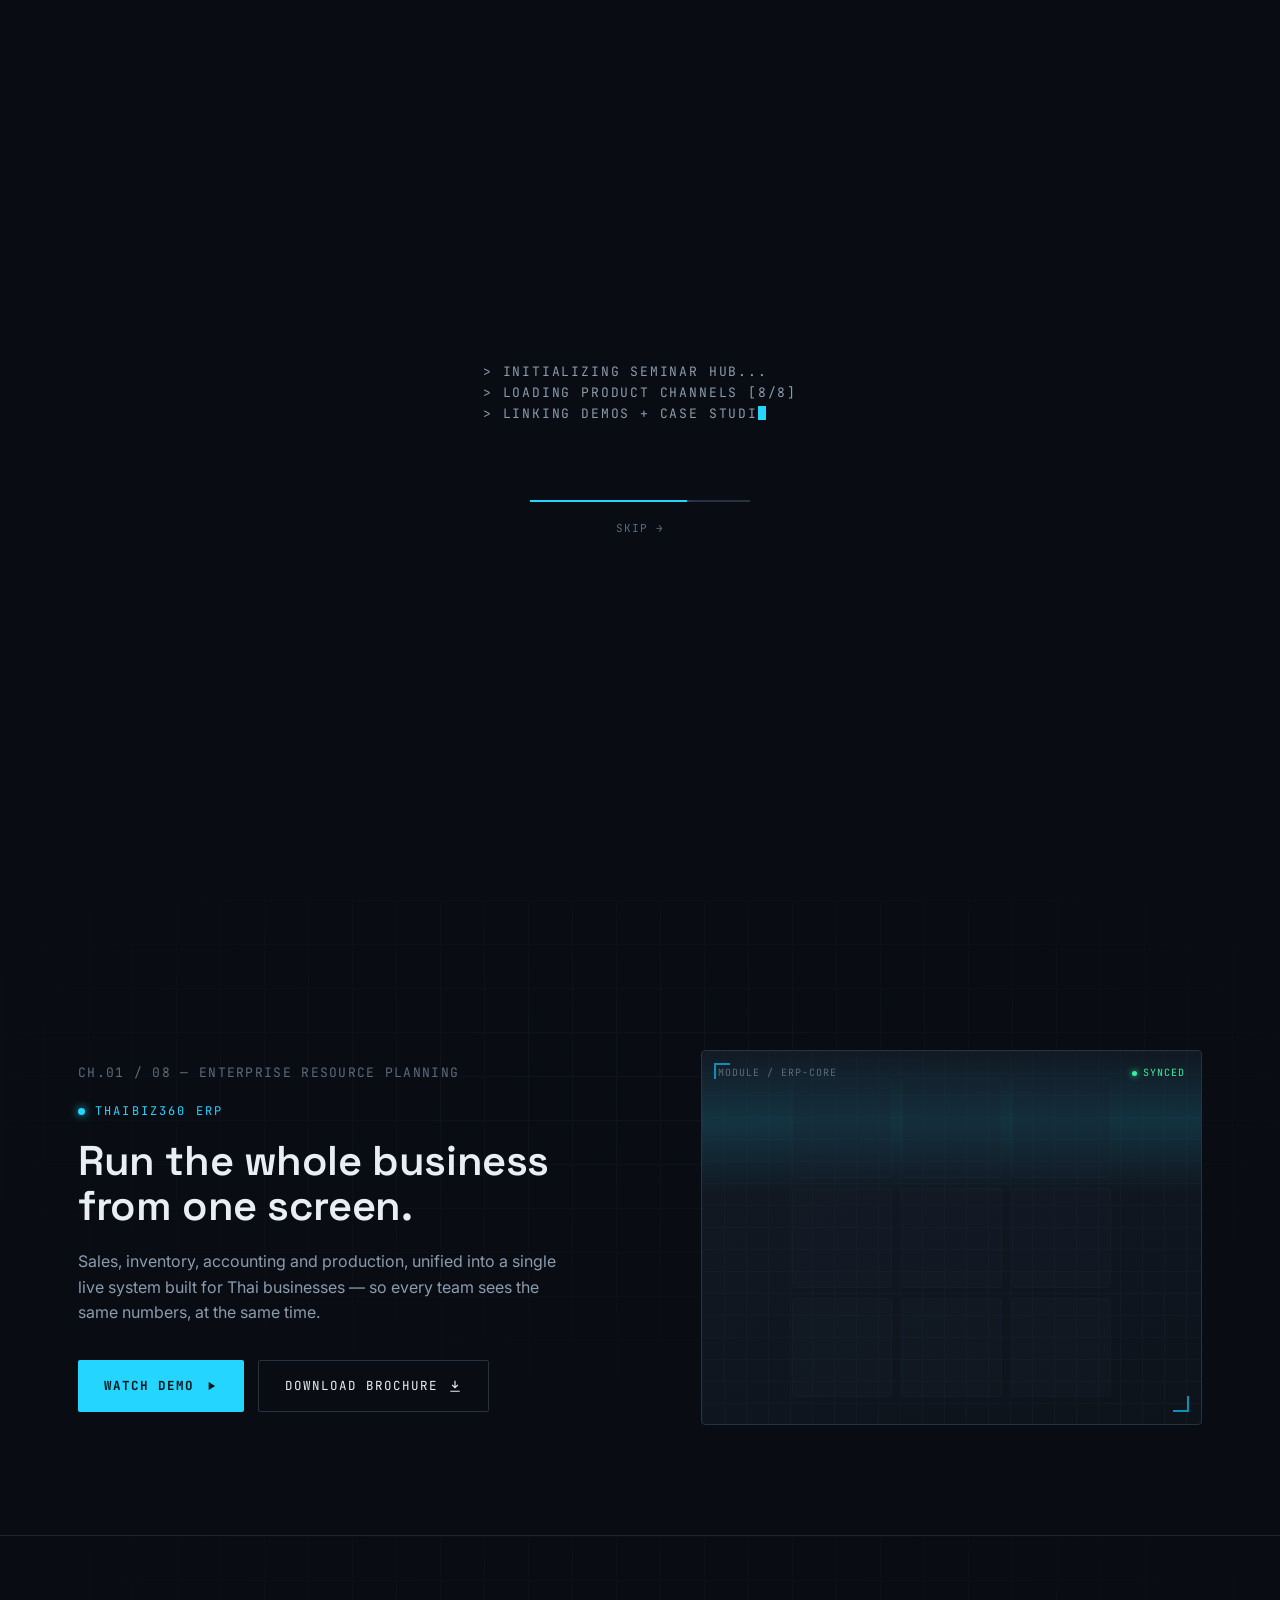
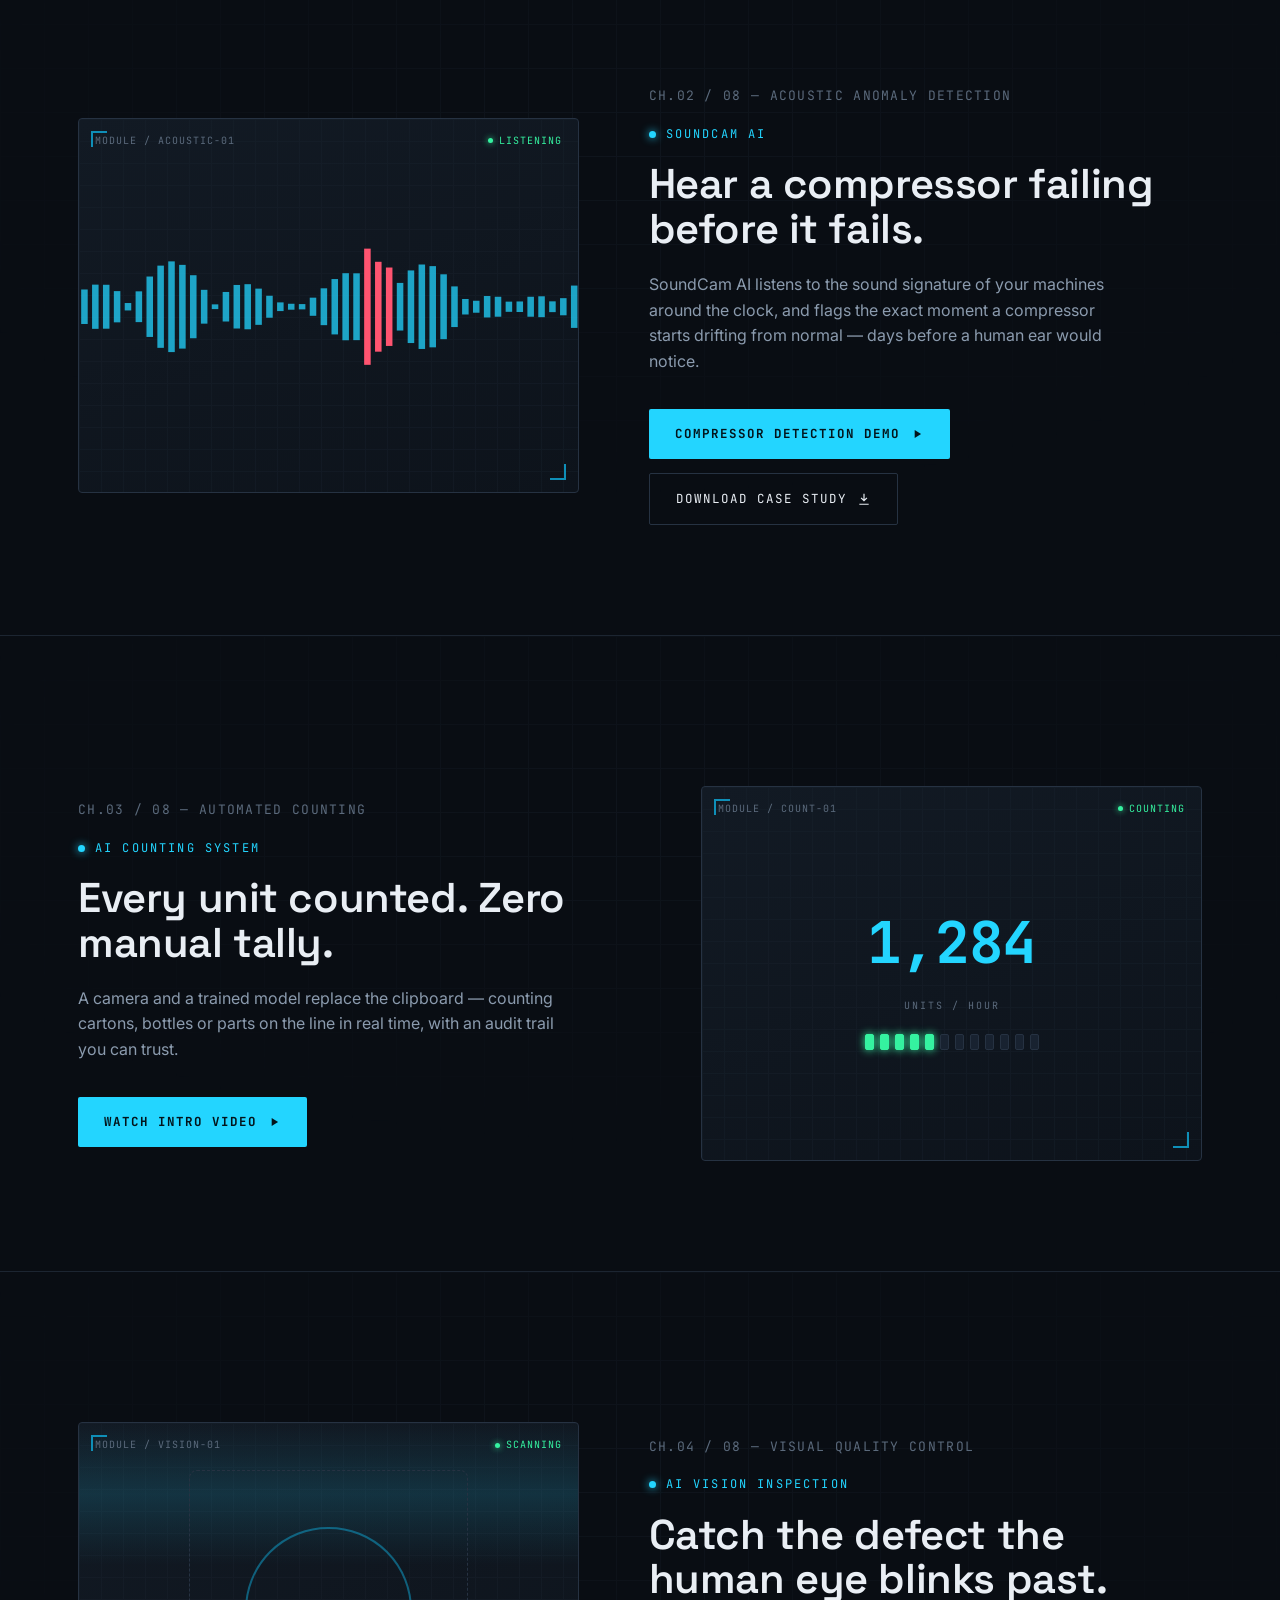
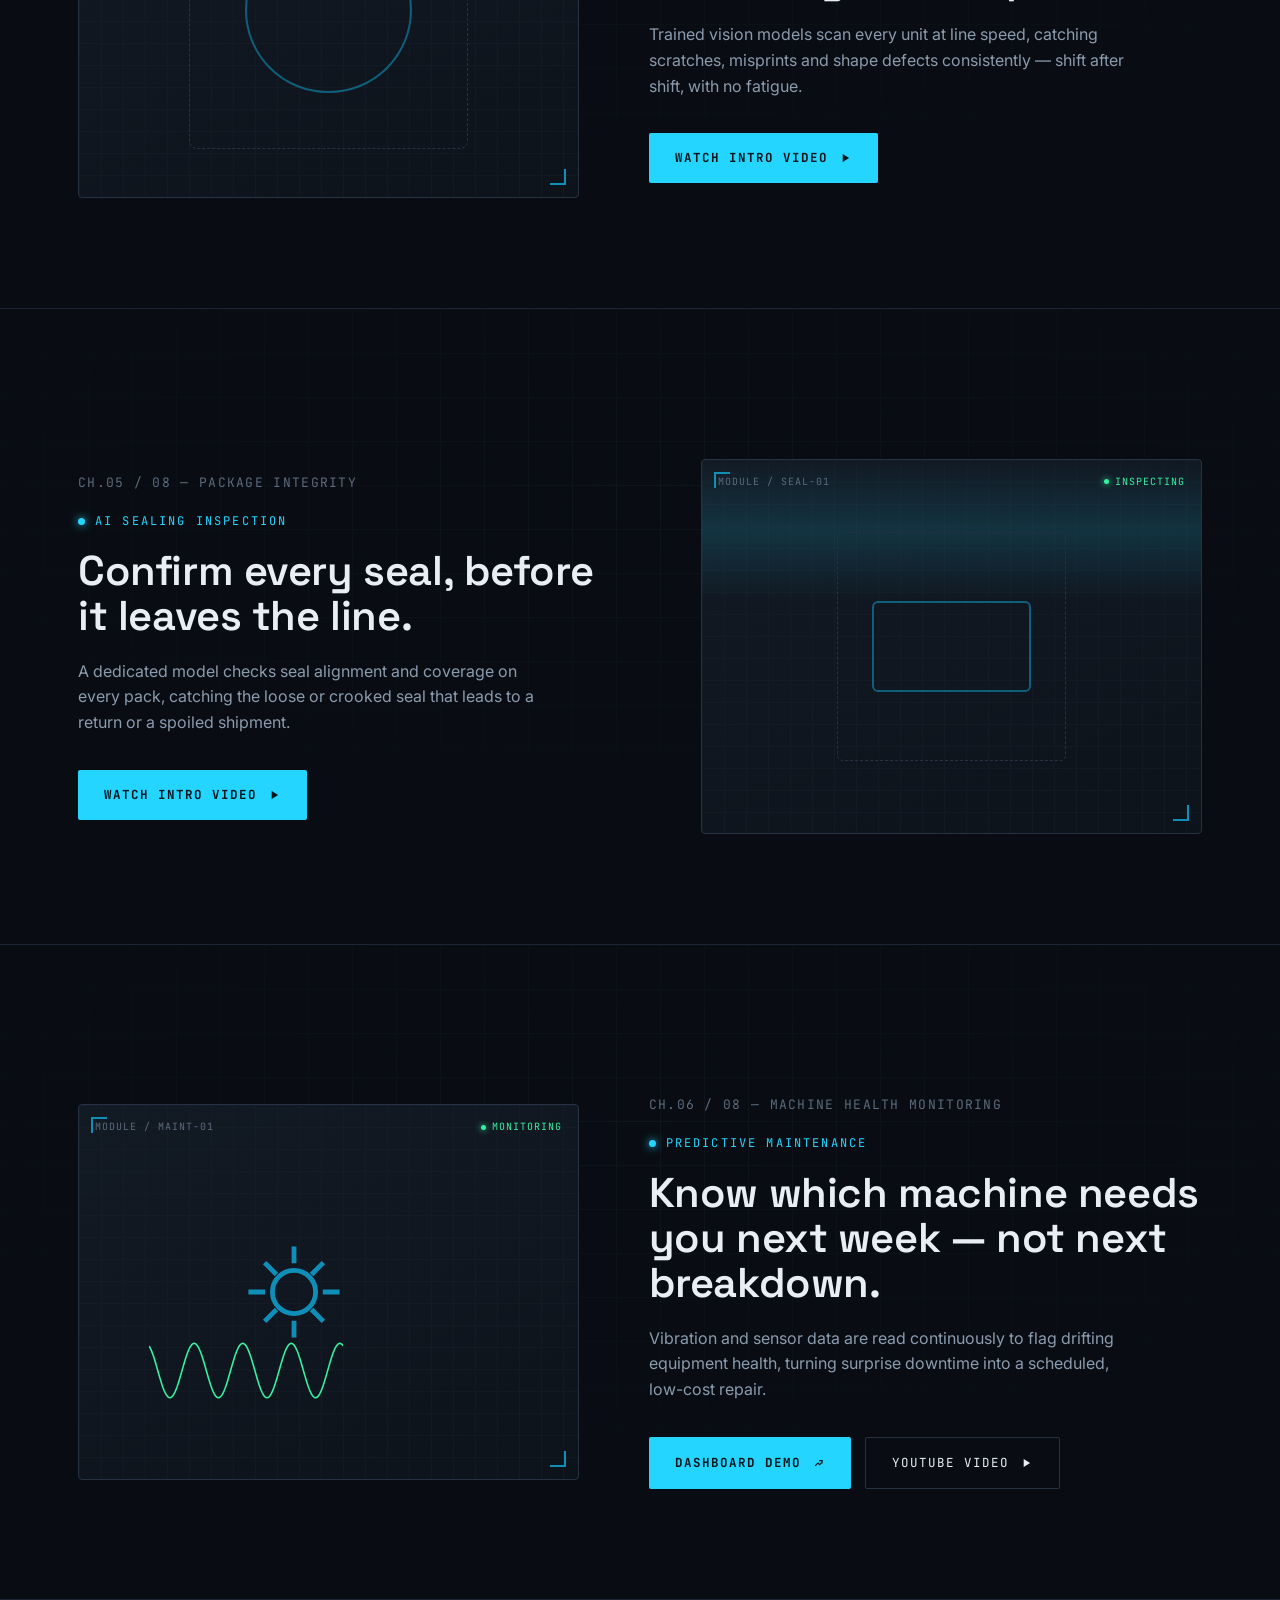
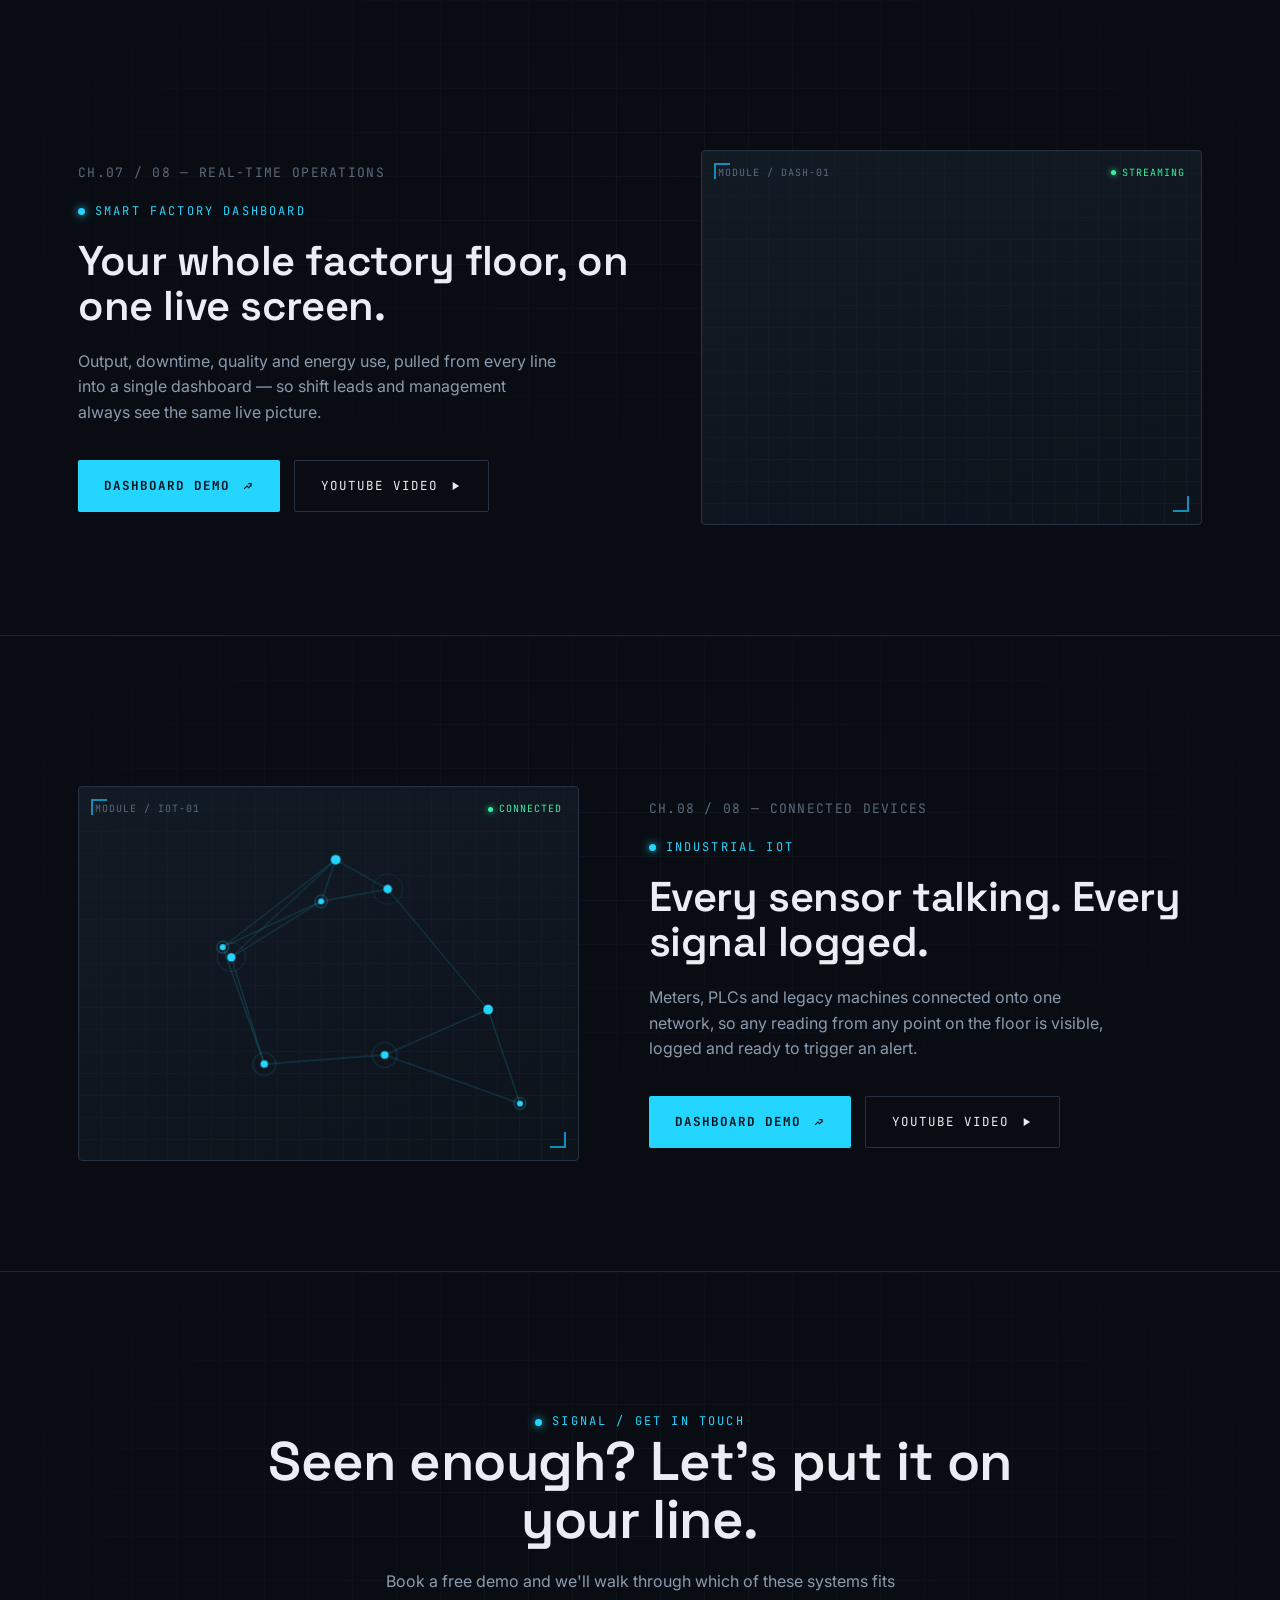
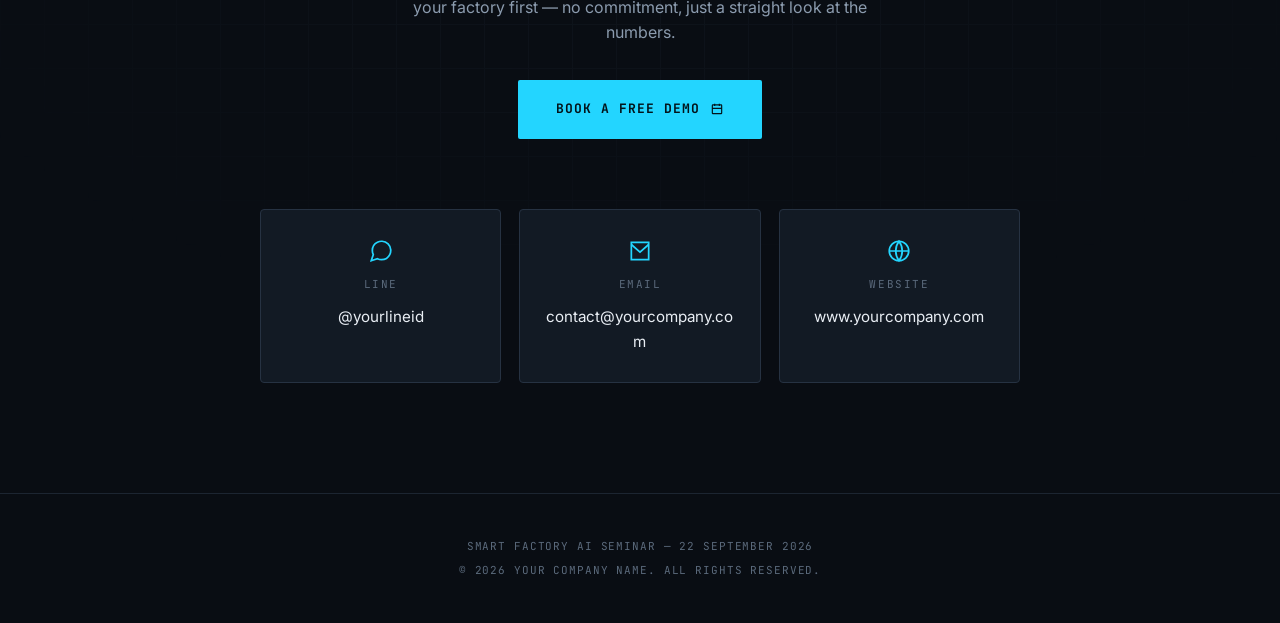
==== index.html @ 4b7b2ae8 "Add README.md for Smart Factory AI Seminar landing page setup and instructions" ====
<!doctype html>
<html lang="en">
  <head>
    <meta charset="UTF-8" />
    <meta name="viewport" content="width=device-width, initial-scale=1.0" />
    <title>Smart Factory AI Seminar — 22 SEP 2026</title>
    <meta
      name="description"
      content="Product hub for the Smart Factory AI Seminar — demos, case studies and contact channels for ThaiBiz360 ERP, SoundCam AI, and the full AI production line."
    />

    <link rel="preconnect" href="https://fonts.googleapis.com" />
    <link rel="preconnect" href="https://fonts.gstatic.com" crossorigin />
    <link
      href="https://fonts.googleapis.com/css2?family=Space+Grotesk:wght@400;500;600;700&family=JetBrains+Mono:wght@400;500;700&family=Inter:wght@400;500;600&display=swap"
      rel="stylesheet"
    />

    <style>
      /* ============================================================
   TOKENS
   ============================================================ */
      :root {
        --bg: #090d13;
        --bg-2: #0d131b;
        --panel: #121a24;
        --panel-2: #182230;
        --line: #263242;
        --line-soft: #1c2531;
        --text: #e9eef4;
        --muted: #8b9bae;
        --muted-dim: #5b6a7c;
        --cyan: #23d5ff;
        --cyan-dim: #0f8fb8;
        --amber: #ffb020;
        --green: #35f2a0;
        --red: #ff5470;

        --display: "Space Grotesk", sans-serif;
        --mono: "JetBrains Mono", monospace;
        --body: "Inter", sans-serif;

        --edge: 14px;
      }

      * {
        box-sizing: border-box;
        margin: 0;
        padding: 0;
      }
      html {
        scroll-behavior: smooth;
      }
      html,
      body {
        background: var(--bg);
        color: var(--text);
      }
      body {
        font-family: var(--body);
        font-size: 16px;
        line-height: 1.6;
        overflow-x: hidden;
        -webkit-font-smoothing: antialiased;
      }
      ::selection {
        background: var(--cyan);
        color: #04141b;
      }

      a {
        color: inherit;
        text-decoration: none;
      }
      button {
        font: inherit;
        color: inherit;
        background: none;
        border: none;
        cursor: pointer;
      }
      img,
      svg {
        display: block;
        max-width: 100%;
      }

      .eyebrow {
        font-family: var(--mono);
        font-size: 12px;
        letter-spacing: 0.18em;
        text-transform: uppercase;
        color: var(--cyan);
        display: flex;
        align-items: center;
        gap: 10px;
      }
      .eyebrow::before {
        content: "";
        width: 7px;
        height: 7px;
        border-radius: 50%;
        background: var(--cyan);
        box-shadow: 0 0 8px var(--cyan);
        flex: none;
      }

      .reveal {
        opacity: 0;
        transform: translateY(28px);
        transition:
          opacity 0.8s cubic-bezier(0.16, 0.8, 0.3, 1),
          transform 0.8s cubic-bezier(0.16, 0.8, 0.3, 1);
      }
      .reveal.in {
        opacity: 1;
        transform: translateY(0);
      }
      .reveal-l {
        opacity: 0;
        transform: translateX(-32px);
        transition:
          opacity 0.8s cubic-bezier(0.16, 0.8, 0.3, 1),
          transform 0.8s cubic-bezier(0.16, 0.8, 0.3, 1);
      }
      .reveal-l.in {
        opacity: 1;
        transform: translateX(0);
      }
      .reveal-r {
        opacity: 0;
        transform: translateX(32px);
        transition:
          opacity 0.8s cubic-bezier(0.16, 0.8, 0.3, 1),
          transform 0.8s cubic-bezier(0.16, 0.8, 0.3, 1);
      }
      .reveal-r.in {
        opacity: 1;
        transform: translateX(0);
      }
      .d1 {
        transition-delay: 0.08s;
      }
      .d2 {
        transition-delay: 0.16s;
      }
      .d3 {
        transition-delay: 0.24s;
      }
      .d4 {
        transition-delay: 0.32s;
      }

      @media (prefers-reduced-motion: reduce) {
        html {
          scroll-behavior: auto;
        }
        .reveal,
        .reveal-l,
        .reveal-r {
          opacity: 1 !important;
          transform: none !important;
          transition: none !important;
        }
        * {
          animation-duration: 0.001ms !important;
          animation-iteration-count: 1 !important;
        }
      }

      /* ============================================================
   BOOT OVERLAY
   ============================================================ */
      #boot {
        position: fixed;
        inset: 0;
        z-index: 999;
        background: var(--bg);
        display: flex;
        align-items: center;
        justify-content: center;
        flex-direction: column;
        gap: 18px;
        transition:
          opacity 0.6s ease,
          visibility 0.6s ease;
      }
      #boot.hide {
        opacity: 0;
        visibility: hidden;
        pointer-events: none;
      }
      #boot .mark {
        font-family: var(--mono);
        font-size: 13px;
        color: var(--muted);
        letter-spacing: 0.14em;
        white-space: pre;
        text-align: left;
        min-height: 120px;
      }
      #boot .cursor {
        display: inline-block;
        width: 8px;
        height: 14px;
        background: var(--cyan);
        vertical-align: -2px;
        animation: blink 1s steps(1) infinite;
      }
      #boot .bar {
        width: 220px;
        height: 2px;
        background: var(--line);
        position: relative;
        overflow: hidden;
      }
      #boot .bar i {
        position: absolute;
        left: 0;
        top: 0;
        height: 100%;
        width: 0%;
        background: var(--cyan);
        box-shadow: 0 0 10px var(--cyan);
        transition: width 0.1s linear;
      }
      #boot .skip {
        font-family: var(--mono);
        font-size: 11px;
        color: var(--muted-dim);
        letter-spacing: 0.1em;
        text-transform: uppercase;
      }
      @keyframes blink {
        50% {
          opacity: 0;
        }
      }

      /* ============================================================
   TOP TICKER
   ============================================================ */
      #ticker {
        position: fixed;
        top: 0;
        left: 0;
        right: 0;
        z-index: 60;
        height: 34px;
        background: rgba(9, 13, 19, 0.9);
        backdrop-filter: blur(6px);
        border-bottom: 1px solid var(--line-soft);
        display: flex;
        align-items: center;
        overflow: hidden;
        font-family: var(--mono);
        font-size: 11px;
        letter-spacing: 0.08em;
        color: var(--muted);
      }
      #ticker .track {
        display: flex;
        white-space: nowrap;
        animation: scroll-left 26s linear infinite;
      }
      #ticker .track span {
        padding: 0 28px;
        display: inline-flex;
        align-items: center;
        gap: 8px;
      }
      #ticker .track span b {
        color: var(--green);
      }
      #ticker .track span em {
        color: var(--amber);
        font-style: normal;
      }
      @keyframes scroll-left {
        from {
          transform: translateX(0);
        }
        to {
          transform: translateX(-50%);
        }
      }

      /* progress bar under ticker */
      #progress {
        position: fixed;
        top: 34px;
        left: 0;
        right: 0;
        height: 2px;
        background: var(--line-soft);
        z-index: 60;
      }
      #progress i {
        display: block;
        height: 100%;
        width: 0%;
        background: linear-gradient(90deg, var(--cyan), var(--green));
        box-shadow: 0 0 8px var(--cyan);
      }

      /* ============================================================
   SIDE CHANNEL NAV
   ============================================================ */
      #sidenav {
        position: fixed;
        right: 22px;
        top: 50%;
        transform: translateY(-50%);
        z-index: 55;
        display: flex;
        flex-direction: column;
        gap: 14px;
      }
      #sidenav a {
        width: 11px;
        height: 11px;
        border-radius: 50%;
        border: 1px solid var(--line);
        background: transparent;
        position: relative;
        transition: all 0.3s ease;
      }
      #sidenav a::after {
        content: attr(data-label);
        position: absolute;
        right: 22px;
        top: 50%;
        transform: translateY(-50%);
        font-family: var(--mono);
        font-size: 10px;
        letter-spacing: 0.1em;
        color: var(--muted);
        white-space: nowrap;
        opacity: 0;
        transition: opacity 0.25s ease;
        pointer-events: none;
      }
      #sidenav a:hover::after {
        opacity: 1;
      }
      #sidenav a.active {
        background: var(--cyan);
        border-color: var(--cyan);
        box-shadow: 0 0 10px var(--cyan);
      }
      @media (max-width: 900px) {
        #sidenav {
          display: none;
        }
      }

      /* ============================================================
   LAYOUT SHELL
   ============================================================ */
      .wrap {
        max-width: 1180px;
        margin: 0 auto;
        padding: 0 28px;
      }
      section {
        position: relative;
        padding: 150px 0 110px;
        border-bottom: 1px solid var(--line-soft);
      }
      @media (max-width: 640px) {
        section {
          padding: 110px 0 70px;
        }
        .wrap {
          padding: 0 20px;
        }
      }

      /* faint grid backdrop */
      .gridbg {
        position: absolute;
        inset: 0;
        pointer-events: none;
        opacity: 0.35;
        background-image:
          linear-gradient(var(--line-soft) 1px, transparent 1px),
          linear-gradient(90deg, var(--line-soft) 1px, transparent 1px);
        background-size: 44px 44px;
        mask-image: radial-gradient(
          ellipse 60% 50% at 50% 30%,
          black,
          transparent
        );
      }

      /* ============================================================
   HERO
   ============================================================ */
      #hero {
        min-height: 100svh;
        display: flex;
        align-items: center;
        padding-top: 110px;
        border-bottom: 1px solid var(--line-soft);
        overflow: hidden;
      }
      #hero canvas {
        position: absolute;
        inset: 0;
        width: 100%;
        height: 100%;
        opacity: 0.55;
      }
      .hero-inner {
        position: relative;
        z-index: 2;
        width: 100%;
      }
      .hero-tag {
        font-family: var(--mono);
        font-size: 12px;
        letter-spacing: 0.2em;
        color: var(--muted);
        display: flex;
        gap: 10px;
        align-items: center;
        margin-bottom: 26px;
        flex-wrap: wrap;
      }
      .hero-tag .pill {
        border: 1px solid var(--line);
        padding: 5px 12px;
        border-radius: 100px;
        color: var(--green);
      }
      .hero-tag .pill i {
        display: inline-block;
        width: 6px;
        height: 6px;
        border-radius: 50%;
        background: var(--green);
        margin-right: 7px;
        box-shadow: 0 0 6px var(--green);
        animation: pulse 1.6s ease-in-out infinite;
      }
      @keyframes pulse {
        0%,
        100% {
          opacity: 1;
        }
        50% {
          opacity: 0.25;
        }
      }

      h1.title {
        font-family: var(--display);
        font-weight: 700;
        font-size: clamp(2.4rem, 6.4vw, 5.2rem);
        line-height: 1.02;
        letter-spacing: -0.01em;
        max-width: 900px;
      }
      h1.title .line {
        display: block;
        overflow: hidden;
      }
      h1.title .line span {
        display: inline-block;
      }
      h1.title .accent {
        color: var(--cyan);
      }

      .hero-sub {
        margin-top: 26px;
        max-width: 560px;
        color: var(--muted);
        font-size: 1.05rem;
      }

      .hero-meta {
        display: flex;
        gap: 38px;
        margin-top: 52px;
        flex-wrap: wrap;
      }
      .hero-meta .m {
        font-family: var(--mono);
      }
      .hero-meta .m label {
        display: block;
        font-size: 10px;
        letter-spacing: 0.18em;
        color: var(--muted-dim);
        text-transform: uppercase;
        margin-bottom: 6px;
      }
      .hero-meta .m .v {
        font-size: 1.1rem;
        color: var(--text);
      }

      .hero-cta {
        display: flex;
        gap: 16px;
        margin-top: 44px;
        flex-wrap: wrap;
      }

      .btn {
        font-family: var(--mono);
        font-size: 12.5px;
        letter-spacing: 0.08em;
        text-transform: uppercase;
        padding: 15px 26px;
        border-radius: 2px;
        display: inline-flex;
        align-items: center;
        gap: 10px;
        transition:
          transform 0.25s ease,
          box-shadow 0.25s ease,
          background 0.25s ease,
          border-color 0.25s ease;
        white-space: nowrap;
      }
      .btn-primary {
        background: var(--cyan);
        color: #03141b;
        font-weight: 700;
      }
      .btn-primary:hover {
        transform: translateY(-2px);
        box-shadow: 0 10px 30px -8px rgba(35, 213, 255, 0.55);
      }
      .btn-outline {
        border: 1px solid var(--line);
        color: var(--text);
      }
      .btn-outline:hover {
        border-color: var(--cyan);
        color: var(--cyan);
        transform: translateY(-2px);
      }
      .btn-ghost {
        color: var(--muted);
        border: 1px solid transparent;
      }
      .btn-ghost:hover {
        color: var(--cyan);
      }
      .btn svg {
        width: 14px;
        height: 14px;
      }

      .scrollcue {
        position: absolute;
        left: 28px;
        bottom: 34px;
        display: flex;
        align-items: center;
        gap: 12px;
        font-family: var(--mono);
        font-size: 10px;
        letter-spacing: 0.18em;
        color: var(--muted-dim);
        text-transform: uppercase;
      }
      .scrollcue .track {
        width: 1px;
        height: 38px;
        background: var(--line);
        position: relative;
        overflow: hidden;
      }
      .scrollcue .track i {
        position: absolute;
        top: -40%;
        left: 0;
        width: 100%;
        height: 40%;
        background: var(--cyan);
        animation: cuemove 1.8s ease-in-out infinite;
      }
      @keyframes cuemove {
        0% {
          top: -40%;
        }
        100% {
          top: 100%;
        }
      }
      @media (max-width: 640px) {
        .scrollcue {
          display: none;
        }
      }

      /* ============================================================
   CHANNEL (PRODUCT) SECTIONS
   ============================================================ */
      .channel {
        display: grid;
        grid-template-columns: 1.05fr 0.95fr;
        gap: 70px;
        align-items: center;
      }
      .channel.rev {
        direction: rtl;
      }
      .channel.rev > * {
        direction: ltr;
      }
      @media (max-width: 900px) {
        .channel {
          grid-template-columns: 1fr;
          gap: 44px;
        }
        .channel.rev {
          direction: ltr;
        }
      }

      .ch-index {
        font-family: var(--mono);
        font-size: 13px;
        color: var(--muted-dim);
        letter-spacing: 0.1em;
        margin-bottom: 18px;
        display: block;
      }
      .ch-title {
        font-family: var(--display);
        font-weight: 600;
        font-size: clamp(1.7rem, 3.4vw, 2.6rem);
        line-height: 1.08;
        margin: 18px 0 20px;
        letter-spacing: -0.01em;
      }
      .ch-body {
        color: var(--muted);
        max-width: 480px;
        margin-bottom: 34px;
      }
      .ch-actions {
        display: flex;
        gap: 14px;
        flex-wrap: wrap;
      }

      /* visual panel */
      .panel {
        background: linear-gradient(160deg, var(--panel), var(--bg-2));
        border: 1px solid var(--line);
        border-radius: 4px;
        aspect-ratio: 4/3;
        position: relative;
        overflow: hidden;
      }
      .panel::before {
        content: "";
        position: absolute;
        inset: 0;
        background-image:
          linear-gradient(var(--line-soft) 1px, transparent 1px),
          linear-gradient(90deg, var(--line-soft) 1px, transparent 1px);
        background-size: 22px 22px;
        opacity: 0.35;
      }
      .panel .hud {
        position: absolute;
        top: 14px;
        left: 16px;
        right: 16px;
        z-index: 3;
        display: flex;
        justify-content: space-between;
        font-family: var(--mono);
        font-size: 10px;
        letter-spacing: 0.1em;
        color: var(--muted-dim);
        text-transform: uppercase;
      }
      .panel .hud .live {
        color: var(--green);
        display: flex;
        align-items: center;
        gap: 6px;
      }
      .panel .hud .live i {
        width: 5px;
        height: 5px;
        border-radius: 50%;
        background: var(--green);
        box-shadow: 0 0 6px var(--green);
        animation: pulse 1.4s infinite;
      }
      .panel .stage {
        position: absolute;
        inset: 0;
        display: flex;
        align-items: center;
        justify-content: center;
        z-index: 2;
      }
      .panel .scanline {
        position: absolute;
        left: 0;
        right: 0;
        height: 38%;
        z-index: 1;
        background: linear-gradient(
          180deg,
          transparent,
          rgba(35, 213, 255, 0.14),
          transparent
        );
        animation: scan 3.6s ease-in-out infinite;
      }
      @keyframes scan {
        0% {
          top: -38%;
        }
        100% {
          top: 100%;
        }
      }
      .panel .corner {
        position: absolute;
        width: 16px;
        height: 16px;
        border-color: var(--line);
        z-index: 3;
      }
      .panel .corner.tl {
        top: 12px;
        left: 12px;
        border-top: 2px solid var(--cyan-dim);
        border-left: 2px solid var(--cyan-dim);
      }
      .panel .corner.br {
        bottom: 12px;
        right: 12px;
        border-bottom: 2px solid var(--cyan-dim);
        border-right: 2px solid var(--cyan-dim);
      }

      /* --- ERP node grid --- */
      .viz-erp {
        display: grid;
        grid-template-columns: repeat(3, 1fr);
        gap: 10px;
        width: 64%;
      }
      .viz-erp .cell {
        aspect-ratio: 1;
        border: 1px solid var(--line);
        border-radius: 3px;
        background: var(--panel-2);
        opacity: 0.25;
        animation: cellpop 3.2s ease-in-out infinite;
      }
      .viz-erp .cell:nth-child(1) {
        animation-delay: 0s;
      }
      .viz-erp .cell:nth-child(2) {
        animation-delay: 0.15s;
      }
      .viz-erp .cell:nth-child(3) {
        animation-delay: 0.3s;
      }
      .viz-erp .cell:nth-child(4) {
        animation-delay: 0.45s;
      }
      .viz-erp .cell:nth-child(5) {
        animation-delay: 0.6s;
      }
      .viz-erp .cell:nth-child(6) {
        animation-delay: 0.75s;
      }
      .viz-erp .cell:nth-child(7) {
        animation-delay: 0.9s;
      }
      .viz-erp .cell:nth-child(8) {
        animation-delay: 1.05s;
      }
      .viz-erp .cell:nth-child(9) {
        animation-delay: 1.2s;
      }
      @keyframes cellpop {
        0%,
        100% {
          opacity: 0.2;
          border-color: var(--line);
        }
        40% {
          opacity: 1;
          border-color: var(--cyan);
          box-shadow: 0 0 14px -2px rgba(35, 213, 255, 0.5);
        }
      }

      /* --- counting ticker --- */
      .viz-count {
        text-align: center;
      }
      .viz-count .num {
        font-family: var(--mono);
        font-size: 3.6rem;
        font-weight: 700;
        color: var(--cyan);
        letter-spacing: -0.02em;
      }
      .viz-count .lbl {
        font-family: var(--mono);
        font-size: 10px;
        color: var(--muted-dim);
        letter-spacing: 0.2em;
        text-transform: uppercase;
        margin-top: 10px;
      }
      .viz-count .boxes {
        display: flex;
        gap: 6px;
        margin-top: 20px;
        justify-content: center;
      }
      .viz-count .boxes i {
        width: 9px;
        height: 16px;
        border: 1px solid var(--line);
        background: var(--panel-2);
        border-radius: 2px;
      }
      .viz-count .boxes i.on {
        background: var(--green);
        border-color: var(--green);
        box-shadow: 0 0 8px var(--green);
      }

      /* --- vision / sealing scan target --- */
      .viz-target {
        width: 56%;
        aspect-ratio: 1;
        border: 1.5px dashed var(--line);
        border-radius: 8px;
        position: relative;
        display: flex;
        align-items: center;
        justify-content: center;
      }
      .viz-target .ring {
        width: 60%;
        height: 60%;
        border: 2px solid var(--cyan-dim);
        border-radius: 50%;
        opacity: 0.6;
      }
      .viz-target .tick {
        position: absolute;
        font-family: var(--mono);
        font-size: 11px;
        color: var(--green);
        background: rgba(6, 10, 15, 0.8);
        padding: 3px 8px;
        border: 1px solid var(--green);
        border-radius: 2px;
        opacity: 0;
        animation: tickpop 3.6s ease-in-out infinite;
      }
      @keyframes tickpop {
        0%,
        60% {
          opacity: 0;
          transform: scale(0.8);
        }
        72%,
        88% {
          opacity: 1;
          transform: scale(1);
        }
        100% {
          opacity: 0;
        }
      }

      /* --- gear / maintenance --- */
      .viz-gear {
        width: 38%;
      }
      .viz-gear svg {
        animation: spin 7s linear infinite;
      }
      @keyframes spin {
        to {
          transform: rotate(360deg);
        }
      }
      .viz-wave {
        position: absolute;
        bottom: 16%;
        left: 14%;
        right: 14%;
        height: 26%;
      }

      /* --- bar chart dashboard --- */
      .viz-bars {
        display: flex;
        align-items: flex-end;
        gap: 8px;
        width: 62%;
        height: 56%;
      }
      .viz-bars i {
        flex: 1;
        background: linear-gradient(180deg, var(--cyan), var(--cyan-dim));
        border-radius: 2px 2px 0 0;
        animation: barmove 2.6s ease-in-out infinite;
        opacity: 0.9;
      }
      .viz-bars i:nth-child(2n) {
        background: linear-gradient(180deg, var(--amber), #8a5c0f);
        animation-delay: 0.3s;
      }
      .viz-bars i:nth-child(1) {
        animation-delay: 0s;
      }
      .viz-bars i:nth-child(3) {
        animation-delay: 0.6s;
      }
      .viz-bars i:nth-child(5) {
        animation-delay: 0.9s;
      }
      .viz-bars i:nth-child(7) {
        animation-delay: 1.2s;
      }
      @keyframes barmove {
        0%,
        100% {
          transform: scaleY(0.4);
        }
        50% {
          transform: scaleY(1);
        }
      }

      /* --- iot nodes canvas --- */
      .viz-iot {
        width: 100%;
        height: 100%;
      }

      .section-foot {
        margin-top: 60px;
        display: flex;
        justify-content: space-between;
        align-items: center;
        flex-wrap: wrap;
        gap: 14px;
      }

      /* ============================================================
   CONTACT / CTA
   ============================================================ */
      #contact {
        text-align: center;
        padding-top: 140px;
      }
      #contact .ch-title {
        font-size: clamp(2rem, 5vw, 3.4rem);
        margin: 0 auto 20px;
        max-width: 760px;
      }
      #contact .ch-body {
        margin: 0 auto 34px;
        max-width: 520px;
      }
      .contact-cta {
        display: flex;
        justify-content: center;
        margin-bottom: 70px;
      }
      .channels {
        display: grid;
        grid-template-columns: repeat(3, 1fr);
        gap: 18px;
        max-width: 760px;
        margin: 0 auto;
      }
      @media (max-width: 640px) {
        .channels {
          grid-template-columns: 1fr;
        }
      }
      .chan-card {
        border: 1px solid var(--line);
        border-radius: 4px;
        padding: 28px 20px;
        display: flex;
        flex-direction: column;
        align-items: center;
        gap: 12px;
        transition:
          border-color 0.25s ease,
          transform 0.25s ease,
          background 0.25s ease;
        background: var(--panel);
      }
      .chan-card:hover {
        border-color: var(--cyan);
        transform: translateY(-4px);
        background: var(--panel-2);
      }
      .chan-card svg {
        width: 26px;
        height: 26px;
        color: var(--cyan);
      }
      .chan-card .cl {
        font-family: var(--mono);
        font-size: 11px;
        letter-spacing: 0.14em;
        text-transform: uppercase;
        color: var(--muted-dim);
      }
      .chan-card .cv {
        font-size: 0.95rem;
        color: var(--text);
        word-break: break-word;
      }

      footer {
        padding: 44px 0;
        text-align: center;
        font-family: var(--mono);
        font-size: 11px;
        color: var(--muted-dim);
        letter-spacing: 0.08em;
      }
      footer .fline {
        margin-top: 6px;
      }

      /* ============================================================
   VIDEO MODAL
   ============================================================ */
      #modal {
        position: fixed;
        inset: 0;
        background: rgba(5, 8, 12, 0.92);
        backdrop-filter: blur(6px);
        z-index: 200;
        display: flex;
        align-items: center;
        justify-content: center;
        opacity: 0;
        visibility: hidden;
        transition:
          opacity 0.3s ease,
          visibility 0.3s ease;
        padding: 20px;
      }
      #modal.open {
        opacity: 1;
        visibility: visible;
      }
      #modal .box {
        width: 100%;
        max-width: 920px;
        aspect-ratio: 16/9;
        background: #000;
        border: 1px solid var(--line);
        position: relative;
        transform: scale(0.94);
        transition: transform 0.3s ease;
      }
      #modal.open .box {
        transform: scale(1);
      }
      #modal iframe {
        width: 100%;
        height: 100%;
        border: 0;
      }
      #modal .close {
        position: absolute;
        top: -42px;
        right: 0;
        font-family: var(--mono);
        font-size: 12px;
        letter-spacing: 0.1em;
        color: var(--muted);
        text-transform: uppercase;
      }
      #modal .close:hover {
        color: var(--cyan);
      }
    </style>
  </head>
  <body>
    <!-- ============================================================
     BOOT OVERLAY
     ============================================================ -->
    <div id="boot">
      <div class="mark" id="bootText"></div>
      <div class="bar"><i id="bootBar"></i></div>
      <button class="skip" id="bootSkip">Skip →</button>
    </div>

    <!-- ============================================================
     TOP TICKER + PROGRESS
     ============================================================ -->
    <div id="ticker">
      <div class="track">
        <span><b>● LIVE</b> SEMINAR HUB — 22 SEP 2026</span>
        <span>8 PRODUCT CHANNELS ONLINE</span>
        <span><em>SCAN → EXPLORE → BOOK A DEMO</em></span>
        <span><b>● LIVE</b> SEMINAR HUB — 22 SEP 2026</span>
        <span>8 PRODUCT CHANNELS ONLINE</span>
        <span><em>SCAN → EXPLORE → BOOK A DEMO</em></span>
      </div>
    </div>
    <div id="progress"><i id="progressBar"></i></div>

    <!-- ============================================================
     SIDE CHANNEL NAV
     ============================================================ -->
    <nav id="sidenav">
      <a href="#hero" data-label="INTRO" class="active"></a>
      <a href="#erp" data-label="CH.01 ERP"></a>
      <a href="#soundcam" data-label="CH.02 SOUNDCAM"></a>
      <a href="#counting" data-label="CH.03 COUNTING"></a>
      <a href="#vision" data-label="CH.04 VISION"></a>
      <a href="#sealing" data-label="CH.05 SEALING"></a>
      <a href="#maintenance" data-label="CH.06 MAINTENANCE"></a>
      <a href="#dashboard" data-label="CH.07 DASHBOARD"></a>
      <a href="#iot" data-label="CH.08 IOT"></a>
      <a href="#contact" data-label="SIGNAL / CONTACT"></a>
    </nav>

    <!-- ============================================================
     HERO
     ============================================================ -->
    <section id="hero">
      <canvas id="heroCanvas"></canvas>
      <div class="wrap hero-inner">
        <div class="hero-tag">
          <span class="pill"><i></i>SYSTEM ONLINE</span>
          <span>SMART FACTORY AI SEMINAR</span>
        </div>
        <h1 class="title">
          <span class="line"><span>Every machine has</span></span>
          <span class="line"
            ><span>a story. <em class="accent">We built the</em></span></span
          >
          <span class="line"
            ><span class="accent">sensors that listen.</span></span
          >
        </h1>
        <p class="hero-sub reveal d2">
          You're looking at the table screen from today's seminar. Everything
          you saw on stage — demos, dashboards, case studies — is here, in one
          place, ready whenever you are.
        </p>

        <div class="hero-meta reveal d3">
          <div class="m">
            <label>Date</label><span class="v">22 SEP 2026</span>
          </div>
          <div class="m">
            <label>Channels</label><span class="v">08 Active</span>
          </div>
          <div class="m">
            <label>Access</label><span class="v">QR / Direct</span>
          </div>
        </div>

        <div class="hero-cta reveal d4">
          <a href="#erp" class="btn btn-primary"
            >Explore the products
            <svg
              viewBox="0 0 24 24"
              fill="none"
              stroke="currentColor"
              stroke-width="2"
            >
              <path d="M12 5v14M5 12l7 7 7-7" />
            </svg>
          </a>
          <!-- TODO: point this at your combined PDF prospectus -->
          <a
            href="assets/company-prospectus.pdf"
            download
            class="btn btn-outline"
            >Download full prospectus
            <svg
              viewBox="0 0 24 24"
              fill="none"
              stroke="currentColor"
              stroke-width="2"
            >
              <path d="M12 3v12M7 10l5 5 5-5M4 21h16" />
            </svg>
          </a>
        </div>
      </div>
      <div class="scrollcue">
        <div class="track"><i></i></div>
        Scroll
      </div>
    </section>

    <!-- ============================================================
     CH.01 — THAIBIZ360 ERP
     ============================================================ -->
    <section id="erp">
      <div class="gridbg"></div>
      <div class="wrap channel">
        <div>
          <span class="ch-index reveal"
            >CH.01 / 08 — ENTERPRISE RESOURCE PLANNING</span
          >
          <div class="eyebrow reveal">THAIBIZ360 ERP</div>
          <h2 class="ch-title reveal d1">
            Run the whole business from one screen.
          </h2>
          <p class="ch-body reveal d2">
            Sales, inventory, accounting and production, unified into a single
            live system built for Thai businesses — so every team sees the same
            numbers, at the same time.
          </p>
          <div class="ch-actions reveal d3">
            <button class="btn btn-primary" data-video="erp">
              Watch demo
              <svg viewBox="0 0 24 24" fill="currentColor">
                <path d="M8 5v14l11-7z" />
              </svg>
            </button>
            <!-- TODO: replace with the real ThaiBiz360 brochure PDF -->
            <a
              href="assets/thaibiz360-brochure.pdf"
              download
              class="btn btn-outline"
              >Download brochure
              <svg
                viewBox="0 0 24 24"
                fill="none"
                stroke="currentColor"
                stroke-width="2"
              >
                <path d="M12 3v12M7 10l5 5 5-5M4 21h16" />
              </svg>
            </a>
          </div>
        </div>
        <div class="panel reveal-r">
          <div class="hud">
            <span>MODULE / ERP-CORE</span
            ><span class="live"><i></i>SYNCED</span>
          </div>
          <div class="scanline"></div>
          <div class="stage">
            <div class="viz-erp">
              <div class="cell"></div>
              <div class="cell"></div>
              <div class="cell"></div>
              <div class="cell"></div>
              <div class="cell"></div>
              <div class="cell"></div>
              <div class="cell"></div>
              <div class="cell"></div>
              <div class="cell"></div>
            </div>
          </div>
          <div class="corner tl"></div>
          <div class="corner br"></div>
        </div>
      </div>
    </section>

    <!-- ============================================================
     CH.02 — SOUNDCAM AI
     ============================================================ -->
    <section id="soundcam">
      <div class="gridbg"></div>
      <div class="wrap channel rev">
        <div>
          <span class="ch-index reveal"
            >CH.02 / 08 — ACOUSTIC ANOMALY DETECTION</span
          >
          <div class="eyebrow reveal">SOUNDCAM AI</div>
          <h2 class="ch-title reveal d1">
            Hear a compressor failing before it fails.
          </h2>
          <p class="ch-body reveal d2">
            SoundCam AI listens to the sound signature of your machines around
            the clock, and flags the exact moment a compressor starts drifting
            from normal — days before a human ear would notice.
          </p>
          <div class="ch-actions reveal d3">
            <button class="btn btn-primary" data-video="soundcam">
              Compressor detection demo
              <svg viewBox="0 0 24 24" fill="currentColor">
                <path d="M8 5v14l11-7z" />
              </svg>
            </button>
            <!-- TODO: replace with the real SoundCam case study PDF -->
            <a
              href="assets/soundcam-case-study.pdf"
              download
              class="btn btn-outline"
              >Download case study
              <svg
                viewBox="0 0 24 24"
                fill="none"
                stroke="currentColor"
                stroke-width="2"
              >
                <path d="M12 3v12M7 10l5 5 5-5M4 21h16" />
              </svg>
            </a>
          </div>
        </div>
        <div class="panel reveal-l">
          <div class="hud">
            <span>MODULE / ACOUSTIC-01</span
            ><span class="live"><i></i>LISTENING</span>
          </div>
          <canvas
            class="stage"
            id="waveCanvas"
            style="position: absolute"
          ></canvas>
          <div class="corner tl"></div>
          <div class="corner br"></div>
        </div>
      </div>
    </section>

    <!-- ============================================================
     CH.03 — AI COUNTING SYSTEM
     ============================================================ -->
    <section id="counting">
      <div class="gridbg"></div>
      <div class="wrap channel">
        <div>
          <span class="ch-index reveal">CH.03 / 08 — AUTOMATED COUNTING</span>
          <div class="eyebrow reveal">AI COUNTING SYSTEM</div>
          <h2 class="ch-title reveal d1">
            Every unit counted. Zero manual tally.
          </h2>
          <p class="ch-body reveal d2">
            A camera and a trained model replace the clipboard — counting
            cartons, bottles or parts on the line in real time, with an audit
            trail you can trust.
          </p>
          <div class="ch-actions reveal d3">
            <button class="btn btn-primary" data-video="counting">
              Watch intro video
              <svg viewBox="0 0 24 24" fill="currentColor">
                <path d="M8 5v14l11-7z" />
              </svg>
            </button>
          </div>
        </div>
        <div class="panel reveal-r">
          <div class="hud">
            <span>MODULE / COUNT-01</span
            ><span class="live"><i></i>COUNTING</span>
          </div>
          <div class="stage">
            <div class="viz-count">
              <div class="num" id="countNum">0</div>
              <div class="lbl">Units / Hour</div>
              <div class="boxes" id="countBoxes"></div>
            </div>
          </div>
          <div class="corner tl"></div>
          <div class="corner br"></div>
        </div>
      </div>
    </section>

    <!-- ============================================================
     CH.04 — AI VISION INSPECTION
     ============================================================ -->
    <section id="vision">
      <div class="gridbg"></div>
      <div class="wrap channel rev">
        <div>
          <span class="ch-index reveal"
            >CH.04 / 08 — VISUAL QUALITY CONTROL</span
          >
          <div class="eyebrow reveal">AI VISION INSPECTION</div>
          <h2 class="ch-title reveal d1">
            Catch the defect the human eye blinks past.
          </h2>
          <p class="ch-body reveal d2">
            Trained vision models scan every unit at line speed, catching
            scratches, misprints and shape defects consistently — shift after
            shift, with no fatigue.
          </p>
          <div class="ch-actions reveal d3">
            <button class="btn btn-primary" data-video="vision">
              Watch intro video
              <svg viewBox="0 0 24 24" fill="currentColor">
                <path d="M8 5v14l11-7z" />
              </svg>
            </button>
          </div>
        </div>
        <div class="panel reveal-l">
          <div class="hud">
            <span>MODULE / VISION-01</span
            ><span class="live"><i></i>SCANNING</span>
          </div>
          <div class="scanline"></div>
          <div class="stage">
            <div class="viz-target">
              <div class="ring"></div>
              <span class="tick">PASS ✓</span>
            </div>
          </div>
          <div class="corner tl"></div>
          <div class="corner br"></div>
        </div>
      </div>
    </section>

    <!-- ============================================================
     CH.05 — AI SEALING INSPECTION
     ============================================================ -->
    <section id="sealing">
      <div class="gridbg"></div>
      <div class="wrap channel">
        <div>
          <span class="ch-index reveal">CH.05 / 08 — PACKAGE INTEGRITY</span>
          <div class="eyebrow reveal">AI SEALING INSPECTION</div>
          <h2 class="ch-title reveal d1">
            Confirm every seal, before it leaves the line.
          </h2>
          <p class="ch-body reveal d2">
            A dedicated model checks seal alignment and coverage on every pack,
            catching the loose or crooked seal that leads to a return or a
            spoiled shipment.
          </p>
          <div class="ch-actions reveal d3">
            <button class="btn btn-primary" data-video="sealing">
              Watch intro video
              <svg viewBox="0 0 24 24" fill="currentColor">
                <path d="M8 5v14l11-7z" />
              </svg>
            </button>
          </div>
        </div>
        <div class="panel reveal-r">
          <div class="hud">
            <span>MODULE / SEAL-01</span
            ><span class="live"><i></i>INSPECTING</span>
          </div>
          <div class="scanline"></div>
          <div class="stage">
            <div class="viz-target" style="width: 46%; border-radius: 6px">
              <div
                class="ring"
                style="width: 70%; height: 40%; border-radius: 6px"
              ></div>
              <span class="tick" style="animation-delay: 1.6s">SEAL OK ✓</span>
            </div>
          </div>
          <div class="corner tl"></div>
          <div class="corner br"></div>
        </div>
      </div>
    </section>

    <!-- ============================================================
     CH.06 — PREDICTIVE MAINTENANCE
     ============================================================ -->
    <section id="maintenance">
      <div class="gridbg"></div>
      <div class="wrap channel rev">
        <div>
          <span class="ch-index reveal"
            >CH.06 / 08 — MACHINE HEALTH MONITORING</span
          >
          <div class="eyebrow reveal">PREDICTIVE MAINTENANCE</div>
          <h2 class="ch-title reveal d1">
            Know which machine needs you next week — not next breakdown.
          </h2>
          <p class="ch-body reveal d2">
            Vibration and sensor data are read continuously to flag drifting
            equipment health, turning surprise downtime into a scheduled,
            low-cost repair.
          </p>
          <div class="ch-actions reveal d3">
            <!-- TODO: replace with the live dashboard demo URL -->
            <a
              href="https://demo.example.com/predictive-maintenance"
              target="_blank"
              rel="noopener"
              class="btn btn-primary"
              >Dashboard demo
              <svg
                viewBox="0 0 24 24"
                fill="none"
                stroke="currentColor"
                stroke-width="2"
              >
                <path d="M7 17l5-5 3 3 5-6M14 8h5v5" />
              </svg>
            </a>
            <button class="btn btn-outline" data-video="maintenance">
              YouTube video
              <svg viewBox="0 0 24 24" fill="currentColor">
                <path d="M8 5v14l11-7z" />
              </svg>
            </button>
          </div>
        </div>
        <div class="panel reveal-l">
          <div class="hud">
            <span>MODULE / MAINT-01</span
            ><span class="live"><i></i>MONITORING</span>
          </div>
          <div class="stage">
            <div class="viz-gear">
              <svg
                viewBox="0 0 100 100"
                width="120"
                height="120"
                fill="none"
                stroke="var(--cyan-dim)"
                stroke-width="4"
              >
                <circle cx="50" cy="50" r="18" stroke-width="4" />
                <g stroke="var(--cyan-dim)">
                  <path
                    d="M50 12v14M50 74v14M88 50H74M26 50H12M74.5 25.5l-9.9 9.9M35.4 64.6l-9.9 9.9M74.5 74.5l-9.9-9.9M35.4 35.4l-9.9-9.9"
                  />
                </g>
              </svg>
            </div>
          </div>
          <canvas class="viz-wave" id="pulseCanvas"></canvas>
          <div class="corner tl"></div>
          <div class="corner br"></div>
        </div>
      </div>
    </section>

    <!-- ============================================================
     CH.07 — SMART FACTORY DASHBOARD
     ============================================================ -->
    <section id="dashboard">
      <div class="gridbg"></div>
      <div class="wrap channel">
        <div>
          <span class="ch-index reveal">CH.07 / 08 — REAL-TIME OPERATIONS</span>
          <div class="eyebrow reveal">SMART FACTORY DASHBOARD</div>
          <h2 class="ch-title reveal d1">
            Your whole factory floor, on one live screen.
          </h2>
          <p class="ch-body reveal d2">
            Output, downtime, quality and energy use, pulled from every line
            into a single dashboard — so shift leads and management always see
            the same live picture.
          </p>
          <div class="ch-actions reveal d3">
            <!-- TODO: replace with the live dashboard demo URL -->
            <a
              href="https://demo.example.com/smart-factory"
              target="_blank"
              rel="noopener"
              class="btn btn-primary"
              >Dashboard demo
              <svg
                viewBox="0 0 24 24"
                fill="none"
                stroke="currentColor"
                stroke-width="2"
              >
                <path d="M7 17l5-5 3 3 5-6M14 8h5v5" />
              </svg>
            </a>
            <button class="btn btn-outline" data-video="dashboard">
              YouTube video
              <svg viewBox="0 0 24 24" fill="currentColor">
                <path d="M8 5v14l11-7z" />
              </svg>
            </button>
          </div>
        </div>
        <div class="panel reveal-r">
          <div class="hud">
            <span>MODULE / DASH-01</span
            ><span class="live"><i></i>STREAMING</span>
          </div>
          <div class="stage">
            <div class="viz-bars">
              <i></i><i></i><i></i><i></i><i></i><i></i><i></i>
            </div>
          </div>
          <div class="corner tl"></div>
          <div class="corner br"></div>
        </div>
      </div>
    </section>

    <!-- ============================================================
     CH.08 — INDUSTRIAL IOT
     ============================================================ -->
    <section id="iot">
      <div class="gridbg"></div>
      <div class="wrap channel rev">
        <div>
          <span class="ch-index reveal">CH.08 / 08 — CONNECTED DEVICES</span>
          <div class="eyebrow reveal">INDUSTRIAL IOT</div>
          <h2 class="ch-title reveal d1">
            Every sensor talking. Every signal logged.
          </h2>
          <p class="ch-body reveal d2">
            Meters, PLCs and legacy machines connected onto one network, so any
            reading from any point on the floor is visible, logged and ready to
            trigger an alert.
          </p>
          <div class="ch-actions reveal d3">
            <!-- TODO: replace with the live dashboard demo URL -->
            <a
              href="https://demo.example.com/industrial-iot"
              target="_blank"
              rel="noopener"
              class="btn btn-primary"
              >Dashboard demo
              <svg
                viewBox="0 0 24 24"
                fill="none"
                stroke="currentColor"
                stroke-width="2"
              >
                <path d="M7 17l5-5 3 3 5-6M14 8h5v5" />
              </svg>
            </a>
            <button class="btn btn-outline" data-video="iot">
              YouTube video
              <svg viewBox="0 0 24 24" fill="currentColor">
                <path d="M8 5v14l11-7z" />
              </svg>
            </button>
          </div>
        </div>
        <div class="panel reveal-l">
          <div class="hud">
            <span>MODULE / IOT-01</span
            ><span class="live"><i></i>CONNECTED</span>
          </div>
          <canvas
            class="viz-iot stage"
            id="iotCanvas"
            style="position: absolute"
          ></canvas>
          <div class="corner tl"></div>
          <div class="corner br"></div>
        </div>
      </div>
    </section>

    <!-- ============================================================
     CONTACT / SIGNAL
     ============================================================ -->
    <section id="contact">
      <div class="gridbg"></div>
      <div class="wrap">
        <div class="eyebrow reveal" style="justify-content: center">
          SIGNAL / GET IN TOUCH
        </div>
        <h2 class="ch-title reveal d1">
          Seen enough? Let's put it on your line.
        </h2>
        <p class="ch-body reveal d2">
          Book a free demo and we'll walk through which of these systems fits
          your factory first — no commitment, just a straight look at the
          numbers.
        </p>
        <div class="contact-cta reveal d3">
          <!-- TODO: point this at your booking form / Calendly link -->
          <a
            href="https://forms.example.com/book-demo"
            target="_blank"
            rel="noopener"
            class="btn btn-primary"
            style="padding: 19px 38px; font-size: 13px"
            >Book a free demo
            <svg
              viewBox="0 0 24 24"
              fill="none"
              stroke="currentColor"
              stroke-width="2"
            >
              <path
                d="M8 7V3M16 7V3M4 11h16M5 5h14a1 1 0 0 1 1 1v13a1 1 0 0 1-1 1H5a1 1 0 0 1-1-1V6a1 1 0 0 1 1-1Z"
              />
            </svg>
          </a>
        </div>

        <div class="channels reveal d4">
          <!-- TODO: swap in your real LINE ID link -->
          <a
            class="chan-card"
            href="https://line.me/ti/p/~yourlineid"
            target="_blank"
            rel="noopener"
          >
            <svg
              viewBox="0 0 24 24"
              fill="none"
              stroke="currentColor"
              stroke-width="1.6"
            >
              <path
                d="M21 11.5a8.38 8.38 0 0 1-.9 3.8 8.5 8.5 0 0 1-7.6 4.7 8.38 8.38 0 0 1-3.8-.9L3 21l1.9-5.7a8.38 8.38 0 0 1-.9-3.8 8.5 8.5 0 0 1 4.7-7.6 8.38 8.38 0 0 1 3.8-.9h.5a8.48 8.48 0 0 1 8 8v.5z"
              />
            </svg>
            <span class="cl">LINE</span>
            <span class="cv">@yourlineid</span>
          </a>
          <!-- TODO: swap in your real email address -->
          <a class="chan-card" href="mailto:contact@yourcompany.com">
            <svg
              viewBox="0 0 24 24"
              fill="none"
              stroke="currentColor"
              stroke-width="1.6"
            >
              <path d="M4 4h16v16H4z" />
              <path d="m4 6 8 7 8-7" />
            </svg>
            <span class="cl">Email</span>
            <span class="cv">contact@yourcompany.com</span>
          </a>
          <!-- TODO: swap in your real website URL -->
          <a
            class="chan-card"
            href="https://www.yourcompany.com"
            target="_blank"
            rel="noopener"
          >
            <svg
              viewBox="0 0 24 24"
              fill="none"
              stroke="currentColor"
              stroke-width="1.6"
            >
              <circle cx="12" cy="12" r="9" />
              <path d="M3 12h18M12 3a15 15 0 0 1 0 18 15 15 0 0 1 0-18Z" />
            </svg>
            <span class="cl">Website</span>
            <span class="cv">www.yourcompany.com</span>
          </a>
        </div>
      </div>
    </section>

    <footer>
      <div>SMART FACTORY AI SEMINAR — 22 SEPTEMBER 2026</div>
      <div class="fline">© 2026 YOUR COMPANY NAME. ALL RIGHTS RESERVED.</div>
    </footer>

    <!-- ============================================================
     VIDEO MODAL
     ============================================================ -->
    <div id="modal">
      <div class="box">
        <button class="close" id="modalClose">Close ✕</button>
        <iframe
          id="modalFrame"
          src=""
          allow="autoplay; encrypted-media"
          allowfullscreen
        ></iframe>
      </div>
    </div>

    <script>
      /* ============================================================
   CONFIG — replace every placeholder below with the real link
   ============================================================ */
      const CONFIG = {
        videos: {
          // TODO: replace VIDEO_ID with each real YouTube ID
          erp: "https://www.youtube.com/embed/VIDEO_ID_ERP",
          soundcam: "https://www.youtube.com/embed/VIDEO_ID_SOUNDCAM",
          counting: "https://www.youtube.com/embed/VIDEO_ID_COUNTING",
          vision: "https://www.youtube.com/embed/VIDEO_ID_VISION",
          sealing: "https://www.youtube.com/embed/VIDEO_ID_SEALING",
          maintenance: "https://www.youtube.com/embed/VIDEO_ID_MAINTENANCE",
          dashboard: "https://www.youtube.com/embed/VIDEO_ID_DASHBOARD",
          iot: "https://www.youtube.com/embed/VIDEO_ID_IOT",
        },
      };

      /* ------------------------------------------------------------
   BOOT SEQUENCE
   ------------------------------------------------------------ */
      (function boot() {
        const lines = [
          "> INITIALIZING SEMINAR HUB...",
          "> LOADING PRODUCT CHANNELS [8/8]",
          "> LINKING DEMOS + CASE STUDIES...",
          "> READY.",
        ];
        const el = document.getElementById("bootText");
        const bar = document.getElementById("bootBar");
        const bootEl = document.getElementById("boot");
        let out = "";
        let li = 0,
          ci = 0;

        function finish() {
          bootEl.classList.add("hide");
          setTimeout(() => bootEl.remove(), 700);
        }

        function typeLine() {
          if (li >= lines.length) {
            finish();
            return;
          }
          const current = lines[li];
          if (ci <= current.length) {
            el.innerHTML =
              out + current.slice(0, ci) + '<span class="cursor"></span>';
            bar.style.width =
              Math.min(100, ((li + ci / current.length) / lines.length) * 100) +
              "%";
            ci++;
            setTimeout(typeLine, 14);
          } else {
            out += current + "\n";
            li++;
            ci = 0;
            setTimeout(typeLine, 160);
          }
        }
        typeLine();
        document.getElementById("bootSkip").addEventListener("click", finish);
        setTimeout(finish, 3200); // safety cap
      })();

      /* ------------------------------------------------------------
   SCROLL PROGRESS + ACTIVE SIDE-NAV
   ------------------------------------------------------------ */
      const progressBar = document.getElementById("progressBar");
      const navLinks = document.querySelectorAll("#sidenav a");
      const allSections = document.querySelectorAll("section");

      function onScroll() {
        const h = document.documentElement;
        const scrolled =
          (h.scrollTop / (h.scrollHeight - h.clientHeight)) * 100;
        progressBar.style.width = scrolled + "%";
      }
      document.addEventListener("scroll", onScroll, { passive: true });
      onScroll();

      const navObserver = new IntersectionObserver(
        (entries) => {
          entries.forEach((entry) => {
            if (entry.isIntersecting) {
              const id = entry.target.id;
              navLinks.forEach((l) =>
                l.classList.toggle(
                  "active",
                  l.getAttribute("href") === "#" + id,
                ),
              );
            }
          });
        },
        { rootMargin: "-45% 0px -45% 0px" },
      );
      allSections.forEach((s) => navObserver.observe(s));

      /* ------------------------------------------------------------
   SCROLL REVEAL
   ------------------------------------------------------------ */
      const revealObserver = new IntersectionObserver(
        (entries) => {
          entries.forEach((entry) => {
            if (entry.isIntersecting) {
              entry.target.classList.add("in");
              revealObserver.unobserve(entry.target);
            }
          });
        },
        { threshold: 0.18 },
      );
      document
        .querySelectorAll(".reveal,.reveal-l,.reveal-r")
        .forEach((el) => revealObserver.observe(el));

      /* ------------------------------------------------------------
   HERO TITLE LINE REVEAL
   ------------------------------------------------------------ */
      document.querySelectorAll("#hero h1 .line span").forEach((span, i) => {
        span.style.transform = "translateY(110%)";
        span.style.opacity = "0";
        span.style.transition =
          "transform .9s cubic-bezier(.16,.8,.3,1), opacity .9s ease";
        setTimeout(
          () => {
            span.style.transform = "translateY(0)";
            span.style.opacity = "1";
          },
          150 + i * 140,
        );
      });

      /* ------------------------------------------------------------
   VIDEO MODAL
   ------------------------------------------------------------ */
      const modal = document.getElementById("modal");
      const modalFrame = document.getElementById("modalFrame");
      function openVideo(key) {
        const url = CONFIG.videos[key];
        if (!url) return;
        modalFrame.src = url + (url.includes("?") ? "&" : "?") + "autoplay=1";
        modal.classList.add("open");
      }
      function closeVideo() {
        modal.classList.remove("open");
        modalFrame.src = "";
      }
      document.querySelectorAll("[data-video]").forEach((btn) => {
        btn.addEventListener("click", () =>
          openVideo(btn.getAttribute("data-video")),
        );
      });
      document
        .getElementById("modalClose")
        .addEventListener("click", closeVideo);
      modal.addEventListener("click", (e) => {
        if (e.target === modal) closeVideo();
      });
      document.addEventListener("keydown", (e) => {
        if (e.key === "Escape") closeVideo();
      });

      /* ------------------------------------------------------------
   HERO CANVAS — drifting signal particles
   ------------------------------------------------------------ */
      (function heroParticles() {
        const canvas = document.getElementById("heroCanvas");
        const ctx = canvas.getContext("2d");
        let w,
          h,
          particles = [];

        function resize() {
          w = canvas.width = canvas.offsetWidth;
          h = canvas.height = canvas.offsetHeight;
        }
        function init() {
          resize();
          const count = Math.min(70, Math.floor(w / 22));
          particles = Array.from({ length: count }, () => ({
            x: Math.random() * w,
            y: Math.random() * h,
            vx: (Math.random() - 0.5) * 0.25,
            vy: (Math.random() - 0.5) * 0.25,
            r: Math.random() * 1.6 + 0.6,
          }));
        }
        function frame() {
          ctx.clearRect(0, 0, w, h);
          ctx.fillStyle = "#23d5ff";
          particles.forEach((p, i) => {
            p.x += p.vx;
            p.y += p.vy;
            if (p.x < 0 || p.x > w) p.vx *= -1;
            if (p.y < 0 || p.y > h) p.vy *= -1;
            ctx.globalAlpha = 0.5;
            ctx.beginPath();
            ctx.arc(p.x, p.y, p.r, 0, Math.PI * 2);
            ctx.fill();
            for (let j = i + 1; j < particles.length; j++) {
              const q = particles[j];
              const d = Math.hypot(p.x - q.x, p.y - q.y);
              if (d < 110) {
                ctx.globalAlpha = (1 - d / 110) * 0.12;
                ctx.strokeStyle = "#23d5ff";
                ctx.beginPath();
                ctx.moveTo(p.x, p.y);
                ctx.lineTo(q.x, q.y);
                ctx.stroke();
              }
            }
          });
          ctx.globalAlpha = 1;
          requestAnimationFrame(frame);
        }
        window.addEventListener("resize", resize);
        init();
        frame();
      })();

      /* ------------------------------------------------------------
   SOUNDCAM WAVEFORM
   ------------------------------------------------------------ */
      (function waveform() {
        const canvas = document.getElementById("waveCanvas");
        if (!canvas) return;
        const ctx = canvas.getContext("2d");
        let w,
          h,
          t = 0;
        function resize() {
          const rect = canvas.parentElement.getBoundingClientRect();
          w = canvas.width = rect.width;
          h = canvas.height = rect.height;
        }
        const bars = 46;
        function frame() {
          ctx.clearRect(0, 0, w, h);
          const bw = w / bars;
          for (let i = 0; i < bars; i++) {
            const n = Math.sin(i * 0.4 + t) * Math.sin(i * 0.15 - t * 0.6);
            const spike =
              i > bars * 0.55 && i < bars * 0.62 ? Math.sin(t * 6) * 0.9 : 0; // anomaly spike
            const amp = (Math.abs(n) * 0.55 + Math.abs(spike)) * h * 0.42 + 4;
            const isAnomaly = spike > 0.3;
            ctx.fillStyle = isAnomaly ? "#ff5470" : "#23d5ff";
            ctx.globalAlpha = isAnomaly ? 1 : 0.75;
            ctx.fillRect(i * bw + bw * 0.2, h / 2 - amp / 2, bw * 0.6, amp);
          }
          t += 0.045;
          requestAnimationFrame(frame);
        }
        window.addEventListener("resize", resize);
        resize();
        frame();
      })();

      /* ------------------------------------------------------------
   PREDICTIVE MAINTENANCE — vibration pulse line
   ------------------------------------------------------------ */
      (function pulseLine() {
        const canvas = document.getElementById("pulseCanvas");
        if (!canvas) return;
        const ctx = canvas.getContext("2d");
        let w,
          h,
          t = 0;
        function resize() {
          const rect = canvas.getBoundingClientRect();
          w = canvas.width = rect.width;
          h = canvas.height = rect.height;
        }
        function frame() {
          ctx.clearRect(0, 0, w, h);
          ctx.beginPath();
          ctx.strokeStyle = "#35f2a0";
          ctx.lineWidth = 1.6;
          for (let x = 0; x < w; x++) {
            const p = (x / w) * Math.PI * 8 + t;
            const y =
              h / 2 +
              Math.sin(p) *
                h *
                0.28 *
                (0.3 + 0.7 * Math.abs(Math.sin(t * 0.3)));
            x === 0 ? ctx.moveTo(x, y) : ctx.lineTo(x, y);
          }
          ctx.stroke();
          t += 0.05;
          requestAnimationFrame(frame);
        }
        window.addEventListener("resize", resize);
        resize();
        frame();
      })();

      /* ------------------------------------------------------------
   IOT — connected node network
   ------------------------------------------------------------ */
      (function iotNodes() {
        const canvas = document.getElementById("iotCanvas");
        if (!canvas) return;
        const ctx = canvas.getContext("2d");
        let w,
          h,
          nodes = [];
        function resize() {
          const rect = canvas.parentElement.getBoundingClientRect();
          w = canvas.width = rect.width;
          h = canvas.height = rect.height;
          nodes = Array.from({ length: 9 }, () => ({
            x: Math.random() * w * 0.8 + w * 0.1,
            y: Math.random() * h * 0.8 + h * 0.1,
            phase: Math.random() * Math.PI * 2,
          }));
        }
        function frame(t) {
          ctx.clearRect(0, 0, w, h);
          ctx.strokeStyle = "rgba(35,213,255,.25)";
          ctx.lineWidth = 1;
          for (let i = 0; i < nodes.length; i++) {
            for (let j = i + 1; j < nodes.length; j++) {
              const d = Math.hypot(
                nodes[i].x - nodes[j].x,
                nodes[i].y - nodes[j].y,
              );
              if (d < Math.min(w, h) * 0.42) {
                ctx.beginPath();
                ctx.moveTo(nodes[i].x, nodes[i].y);
                ctx.lineTo(nodes[j].x, nodes[j].y);
                ctx.stroke();
              }
            }
          }
          nodes.forEach((n) => {
            const pulse = (Math.sin(t * 0.002 + n.phase) + 1) / 2;
            ctx.beginPath();
            ctx.fillStyle = "#23d5ff";
            ctx.arc(n.x, n.y, 3 + pulse * 2, 0, Math.PI * 2);
            ctx.fill();
            ctx.beginPath();
            ctx.strokeStyle = `rgba(35,213,255,${0.35 * (1 - pulse)})`;
            ctx.arc(n.x, n.y, 6 + pulse * 14, 0, Math.PI * 2);
            ctx.stroke();
          });
          requestAnimationFrame(frame);
        }
        window.addEventListener("resize", resize);
        resize();
        requestAnimationFrame(frame);
      })();

      /* ------------------------------------------------------------
   COUNTING SYSTEM — number ticker + fill boxes
   ------------------------------------------------------------ */
      (function countingViz() {
        const numEl = document.getElementById("countNum");
        const boxesEl = document.getElementById("countBoxes");
        if (!numEl) return;
        for (let i = 0; i < 12; i++) {
          const s = document.createElement("i");
          boxesEl.appendChild(s);
        }
        const boxes = boxesEl.querySelectorAll("i");
        let started = false;

        function run() {
          if (started) return;
          started = true;
          let n = 0;
          const target = 1284;
          const step = () => {
            n += Math.ceil((target - n) * 0.08) + 3;
            if (n >= target) {
              n = target;
            }
            numEl.textContent = n.toLocaleString();
            if (n < target) requestAnimationFrame(step);
          };
          step();
          let bi = 0;
          const boxTimer = setInterval(() => {
            if (bi >= boxes.length) {
              clearInterval(boxTimer);
              bi = 0;
              boxes.forEach((b) => b.classList.remove("on"));
              return;
            }
            boxes[bi].classList.add("on");
            bi++;
          }, 220);
        }

        const obs = new IntersectionObserver(
          (entries) => {
            entries.forEach((e) => {
              if (e.isIntersecting) run();
            });
          },
          { threshold: 0.5 },
        );
        obs.observe(document.getElementById("counting"));
      })();
    </script>
  </body>
</html>
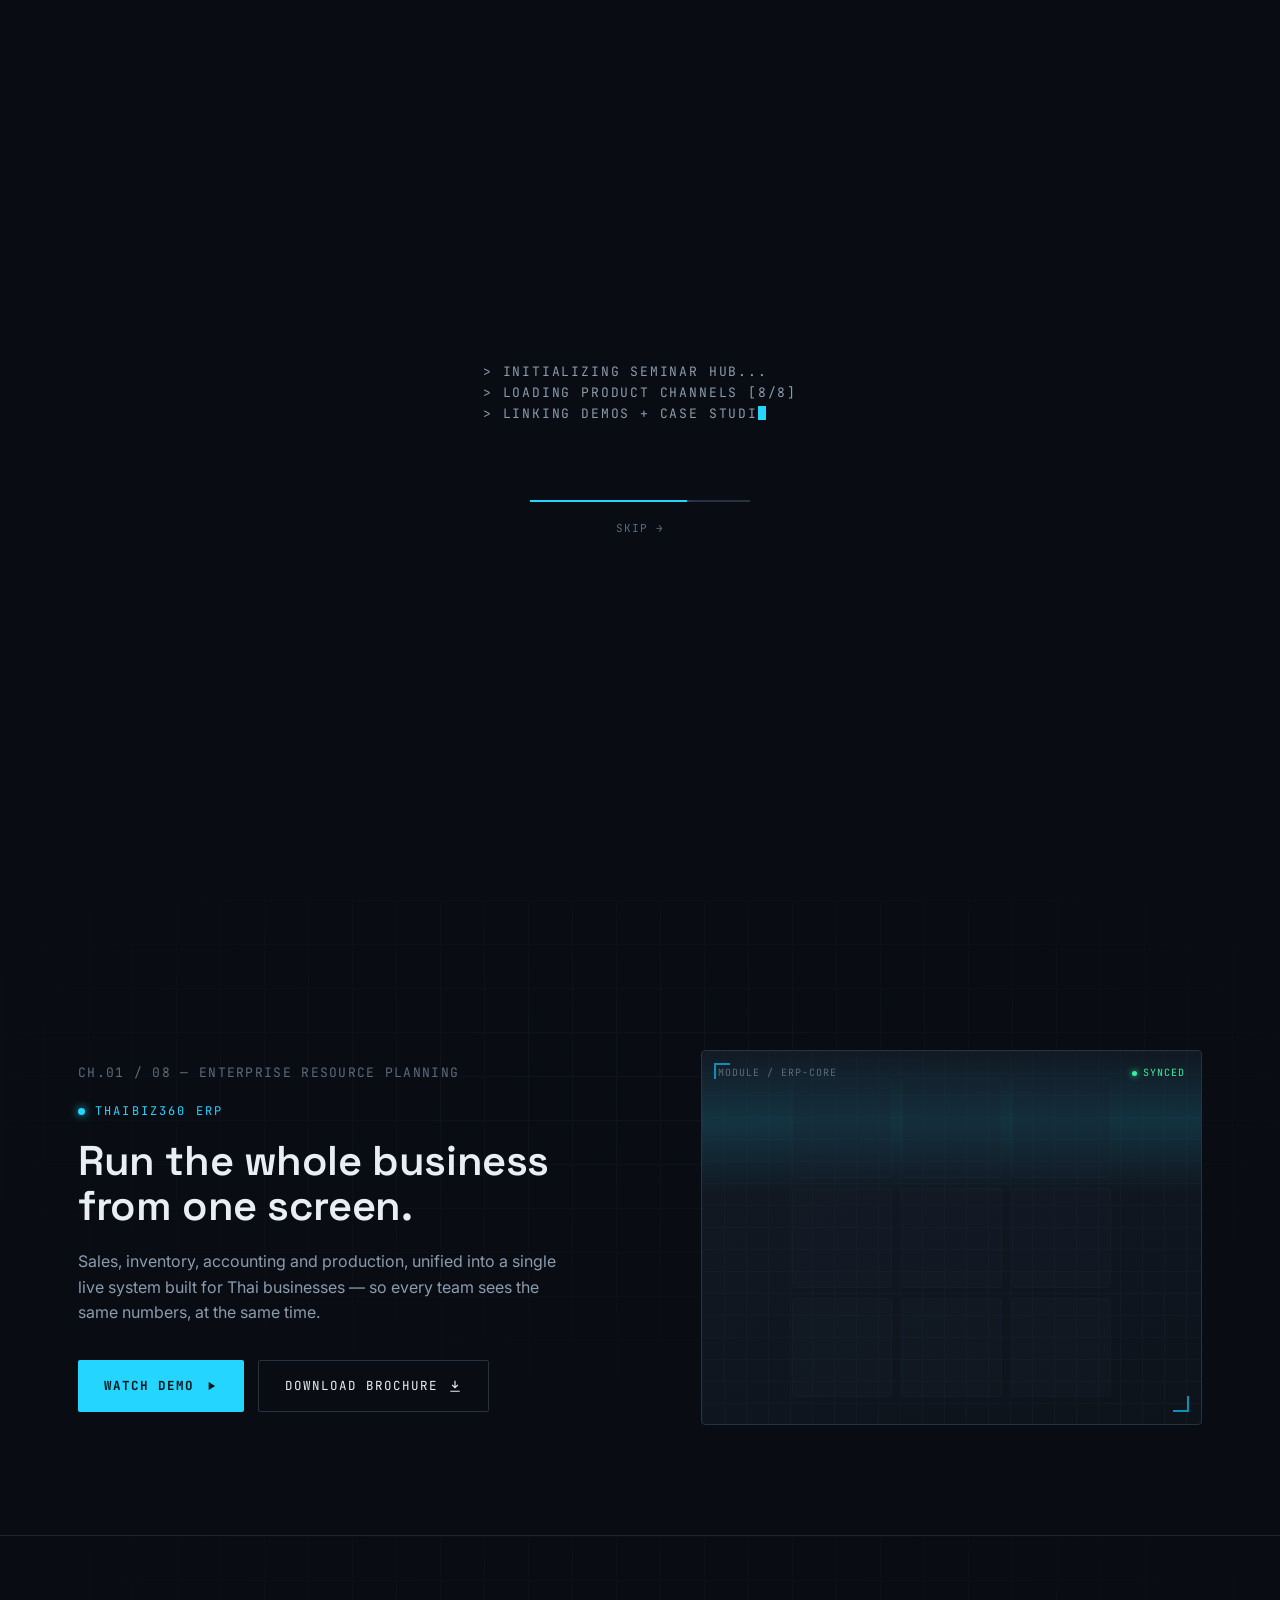
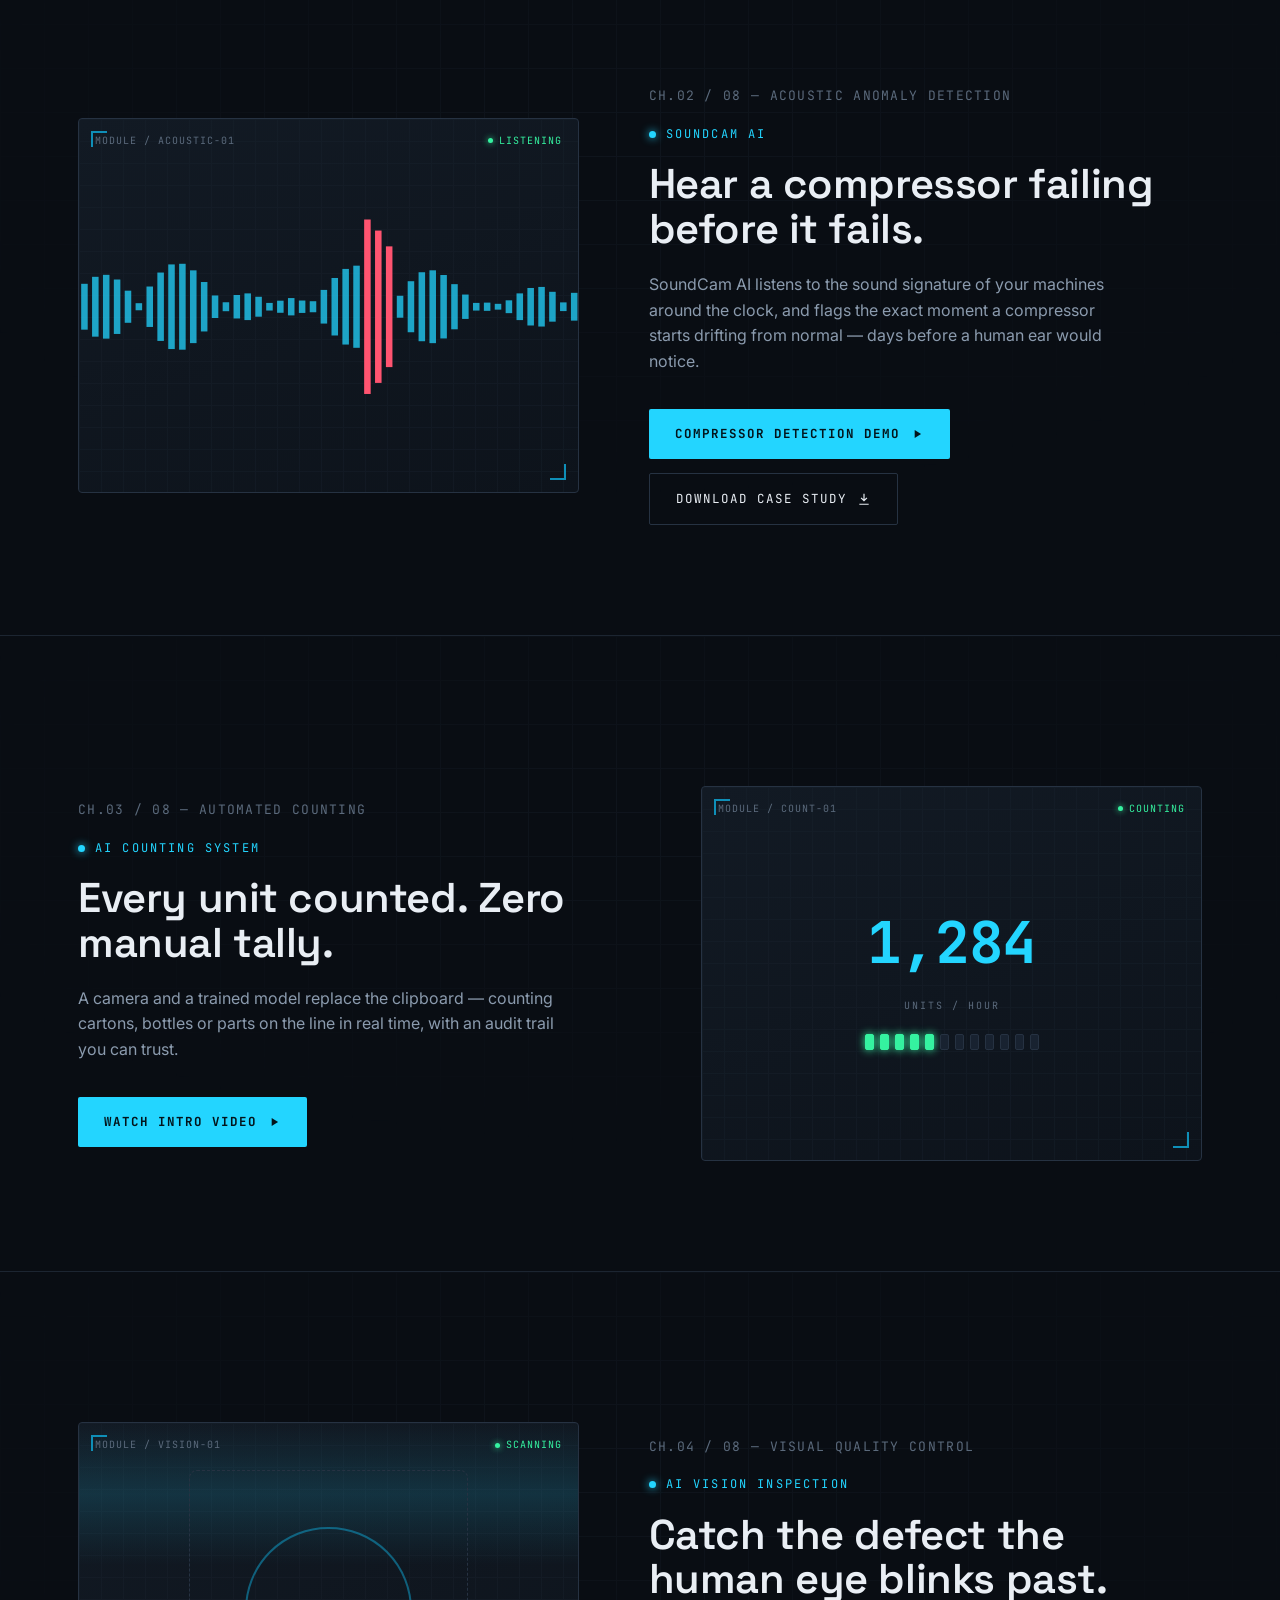
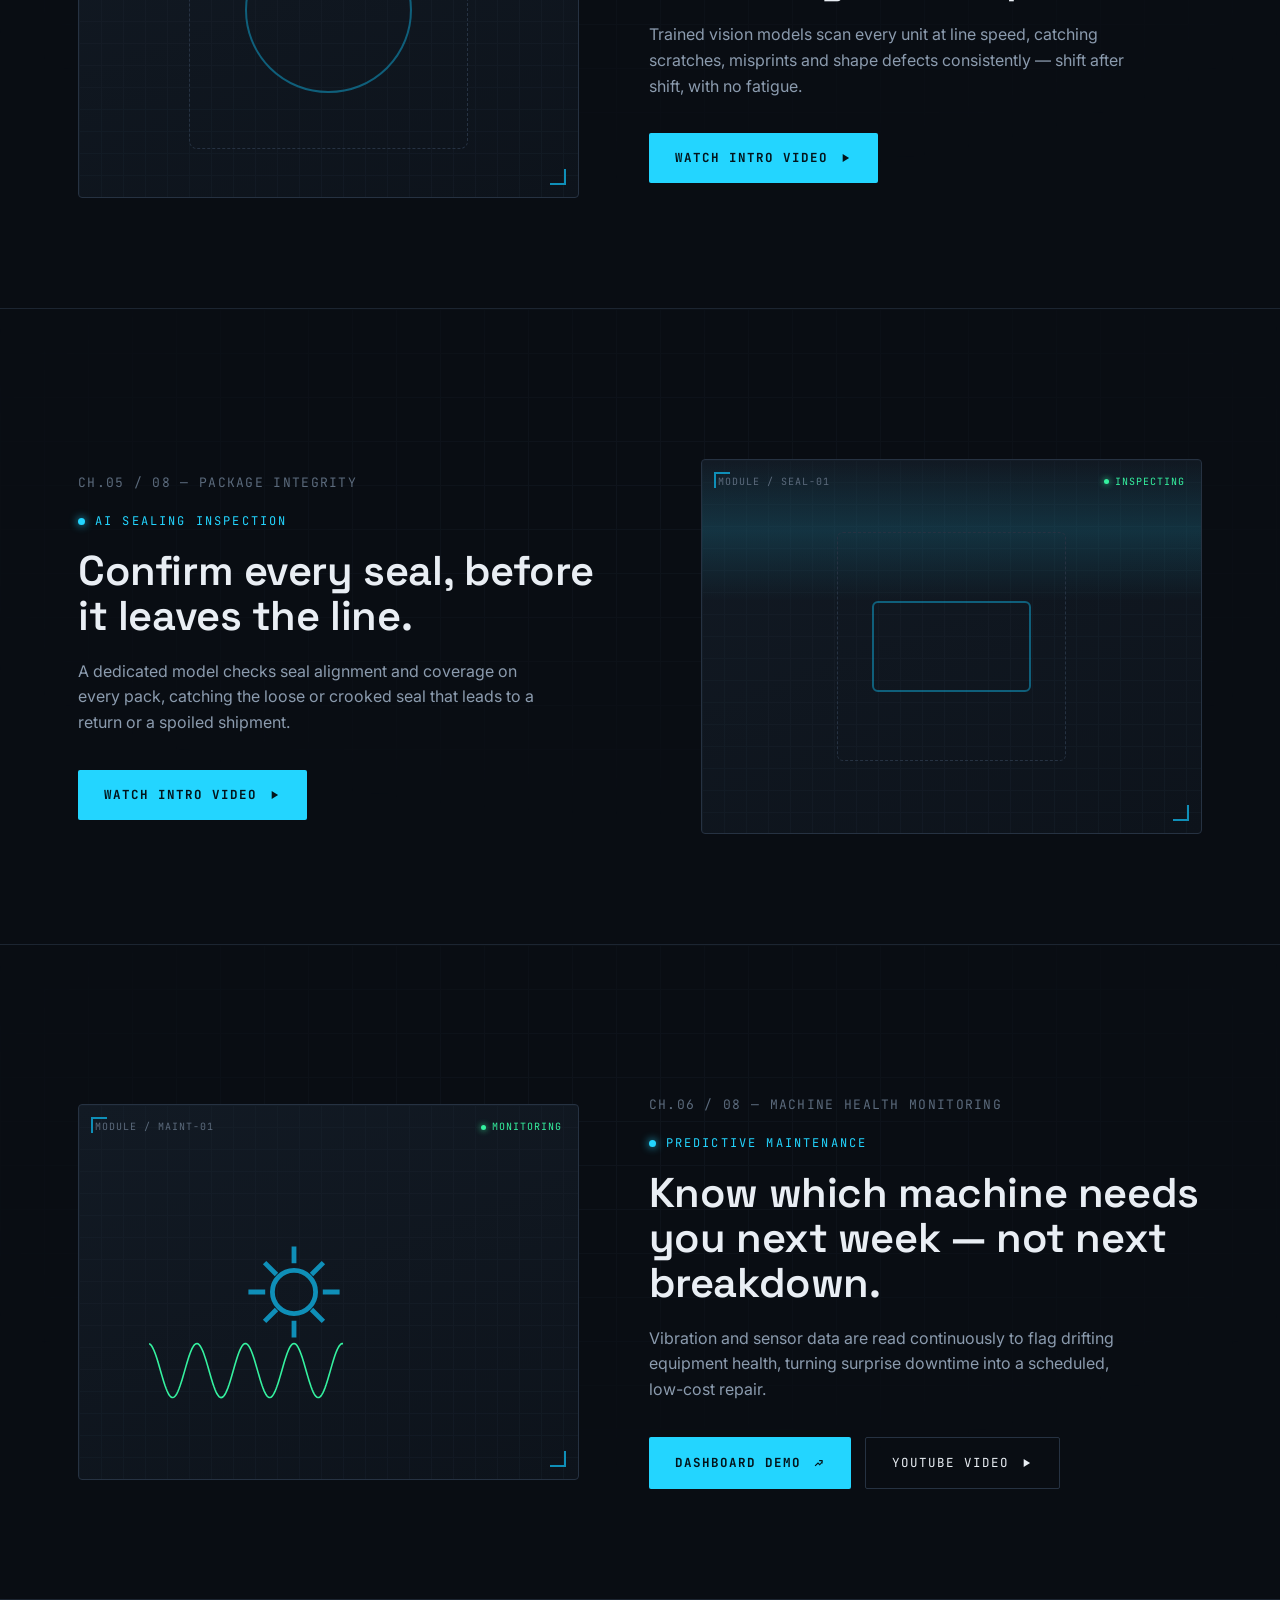
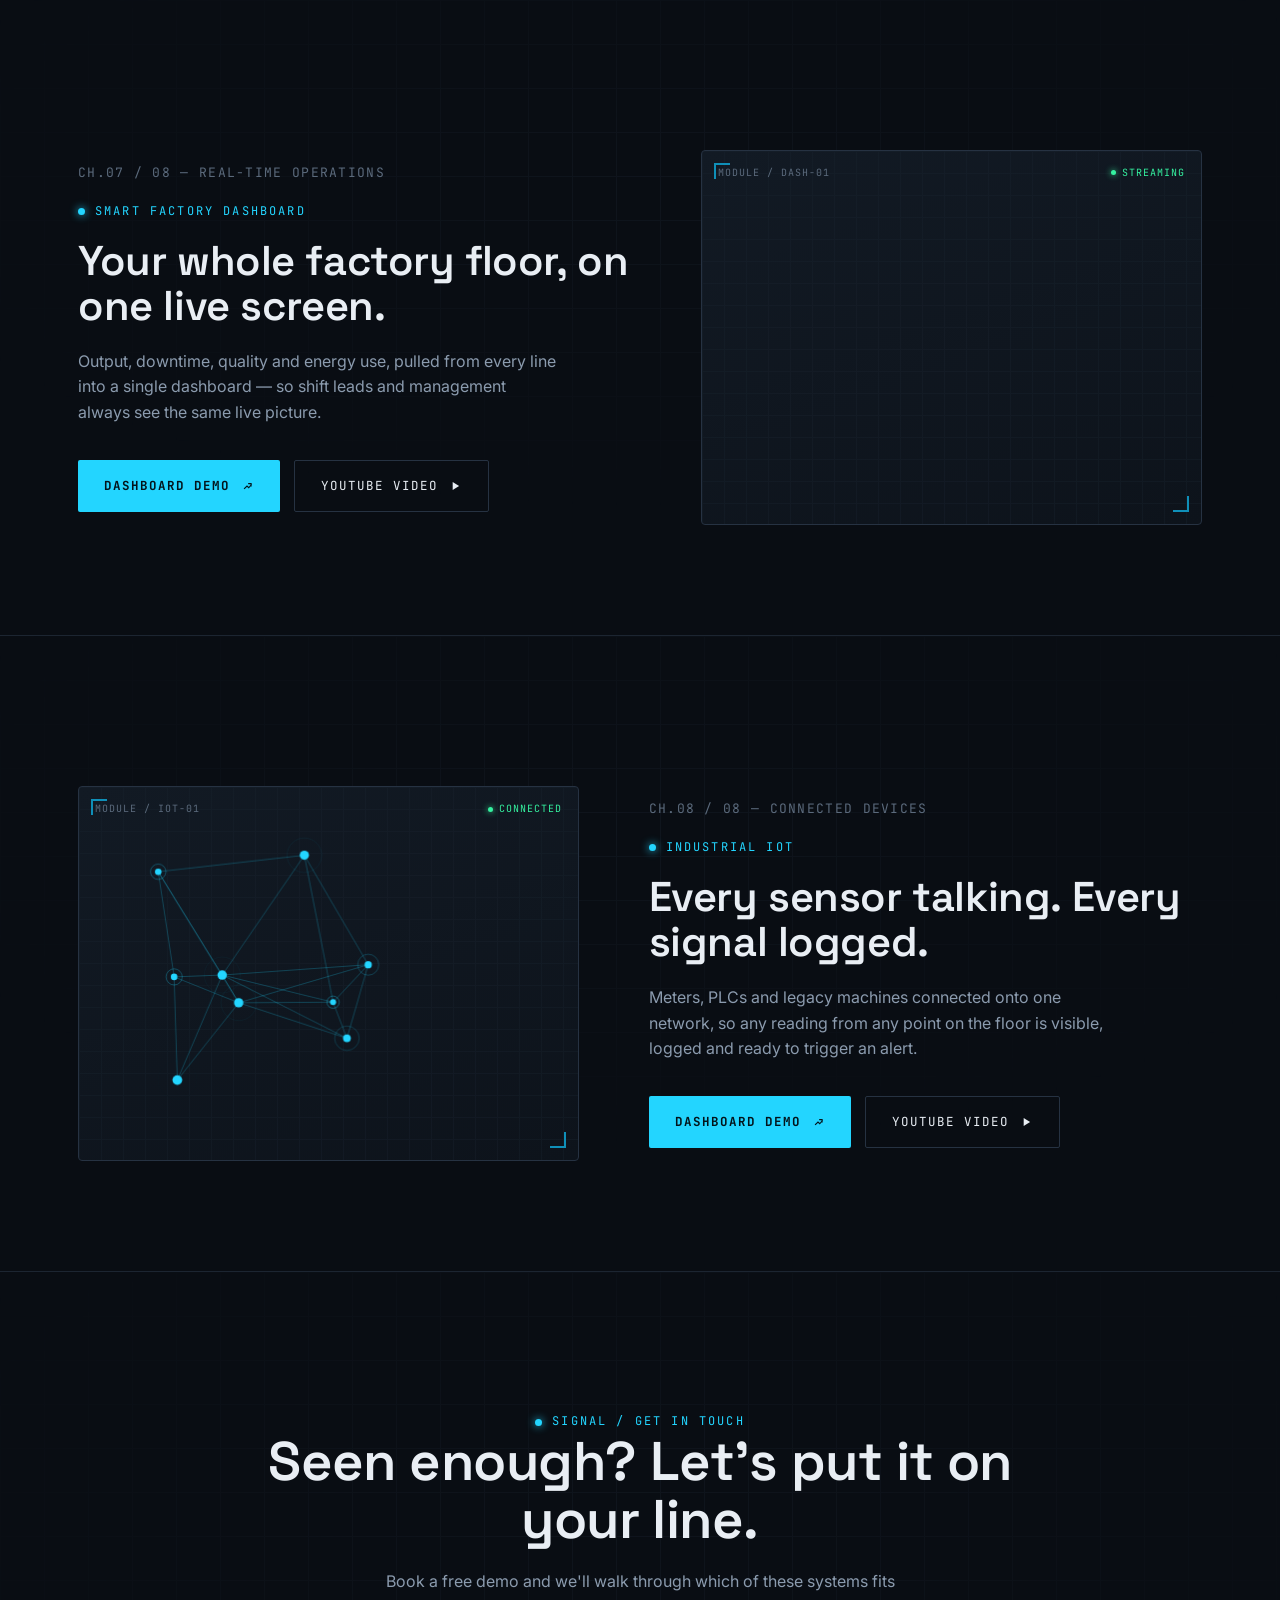
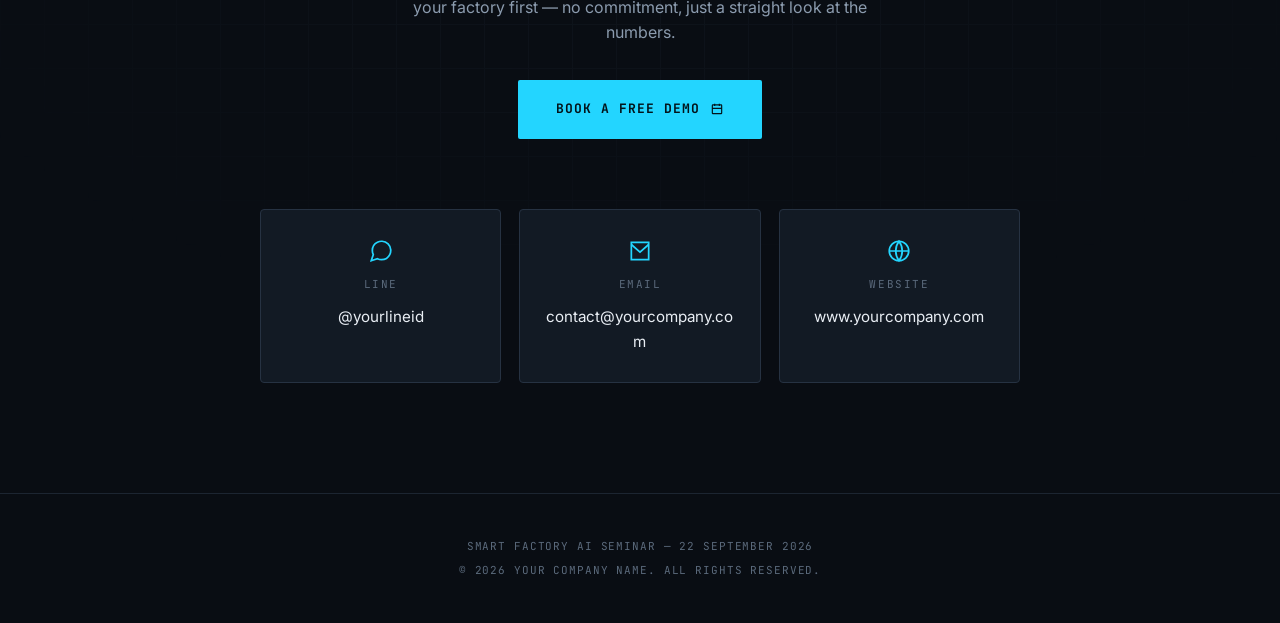
==== commit a57fcfaf: "Add design switcher, particle background animation, and styles - Implemented a design switcher in in" ====
--- a/index.html
+++ b/index.html
@@ -165,6 +165,51 @@
         * {
           animation-duration: 0.001ms !important;
           animation-iteration-count: 1 !important;
+        }
+      }
+
+      /* ============================================================
+   DESIGN SWITCHER
+   ============================================================ */
+      #design-switch {
+        position: fixed;
+        top: 46px;
+        left: 22px;
+        z-index: 70;
+        display: flex;
+        gap: 6px;
+        background: rgba(9, 13, 19, 0.85);
+        backdrop-filter: blur(8px);
+        border: 1px solid var(--line-soft);
+        border-radius: 100px;
+        padding: 4px;
+      }
+      #design-switch a {
+        font-family: var(--mono);
+        font-size: 11px;
+        letter-spacing: 0.06em;
+        text-transform: uppercase;
+        padding: 7px 14px;
+        border-radius: 100px;
+        color: var(--muted);
+        transition: all 0.25s ease;
+      }
+      #design-switch a.active {
+        background: var(--cyan);
+        color: #03141b;
+        font-weight: 700;
+      }
+      #design-switch a:not(.active):hover {
+        color: var(--text);
+      }
+      @media (max-width: 640px) {
+        #design-switch {
+          top: 42px;
+          left: 12px;
+        }
+        #design-switch a {
+          padding: 6px 10px;
+          font-size: 10px;
         }
       }
 
@@ -1124,6 +1169,12 @@
       </div>
     </div>
     <div id="progress"><i id="progressBar"></i></div>
+
+    <div id="design-switch">
+      <a href="index.html" class="active">Design 1</a>
+      <a href="design2.html">Design 2</a>
+      <a href="design3.html">Design 3</a>
+    </div>
 
     <!-- ============================================================
      SIDE CHANNEL NAV
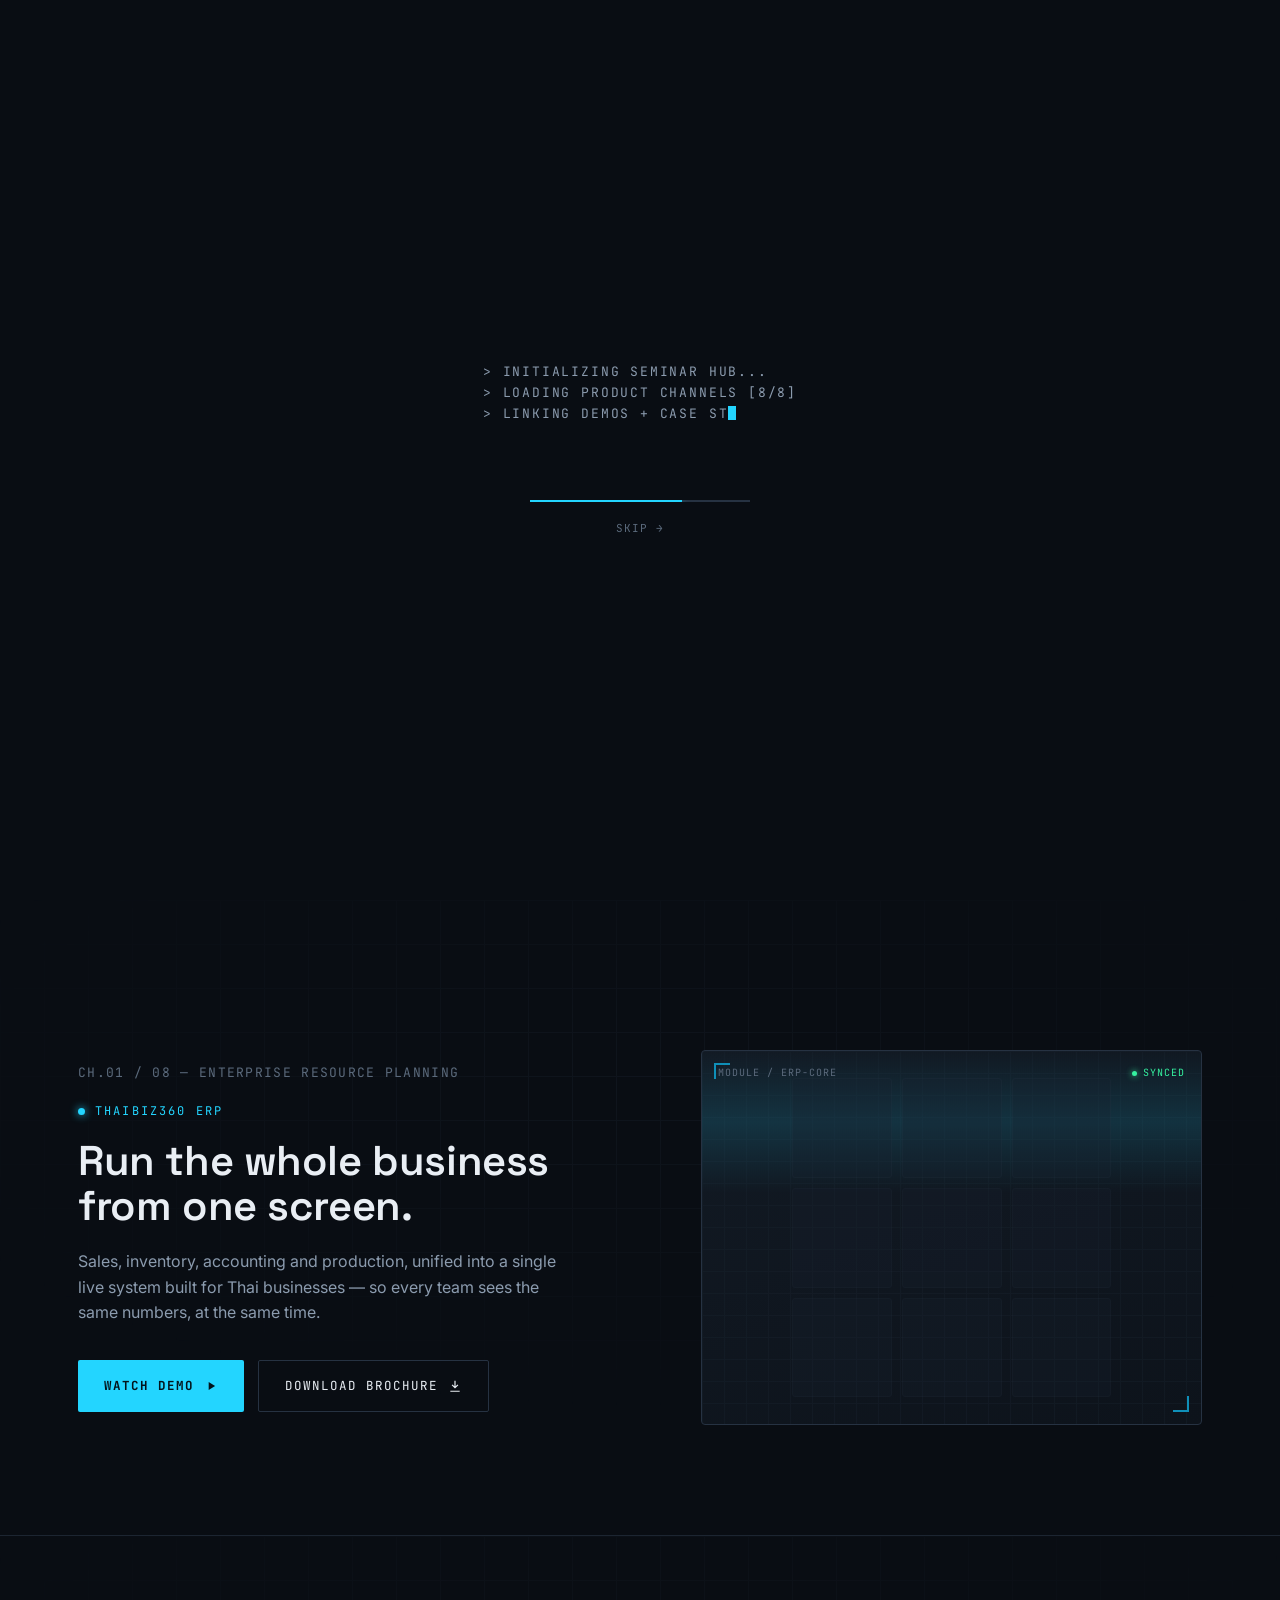
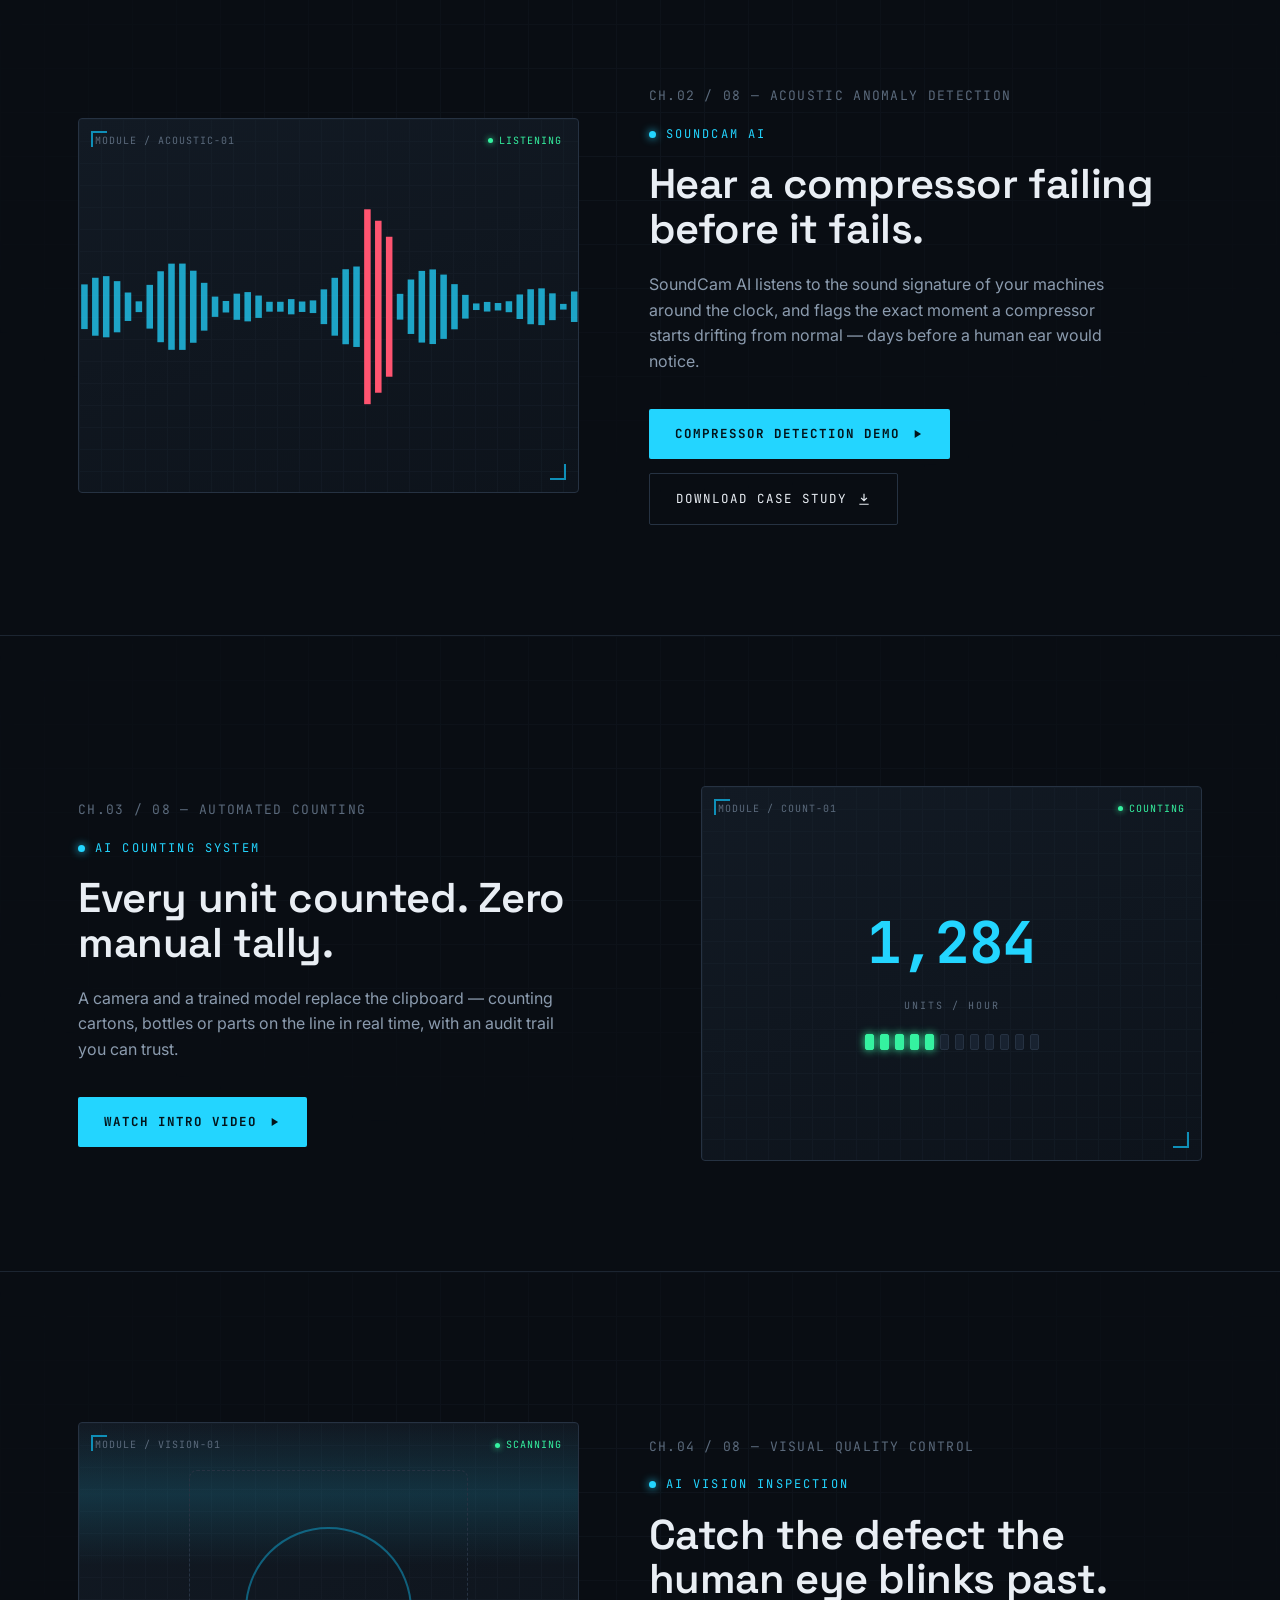
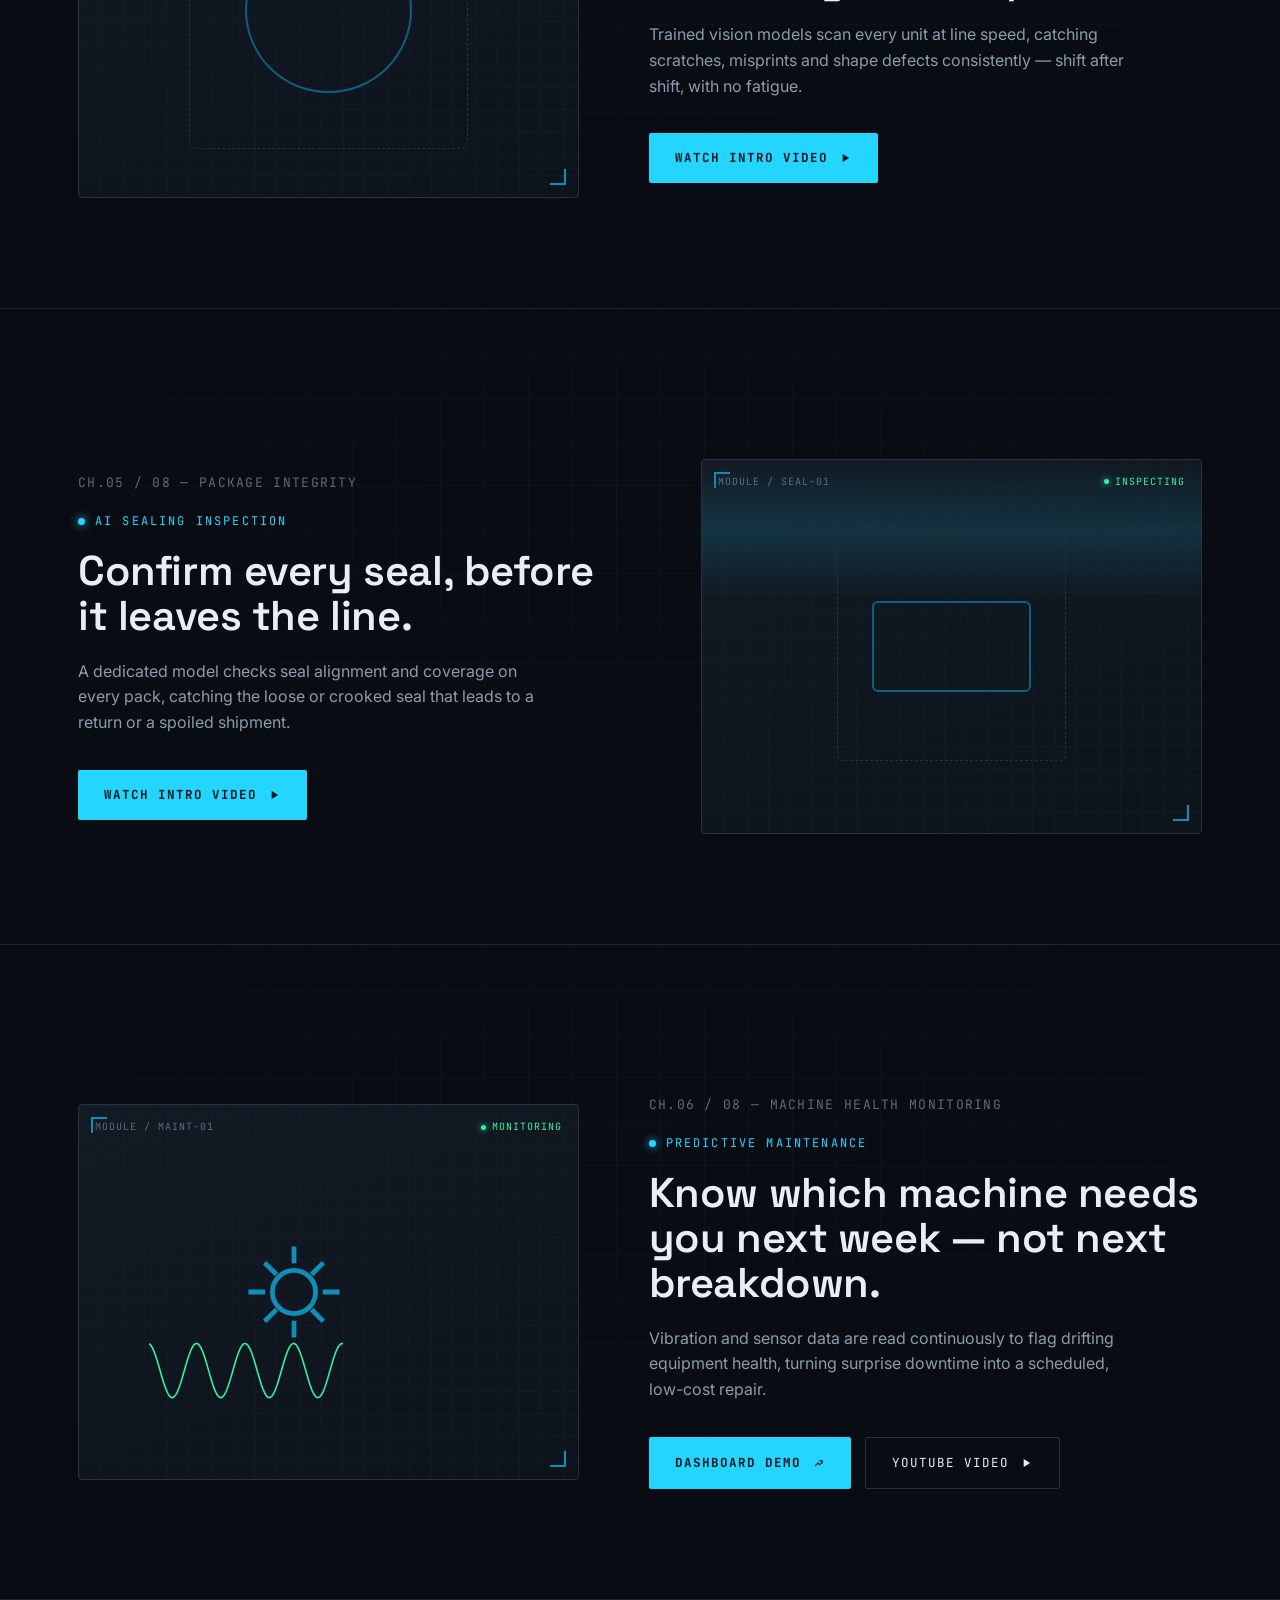
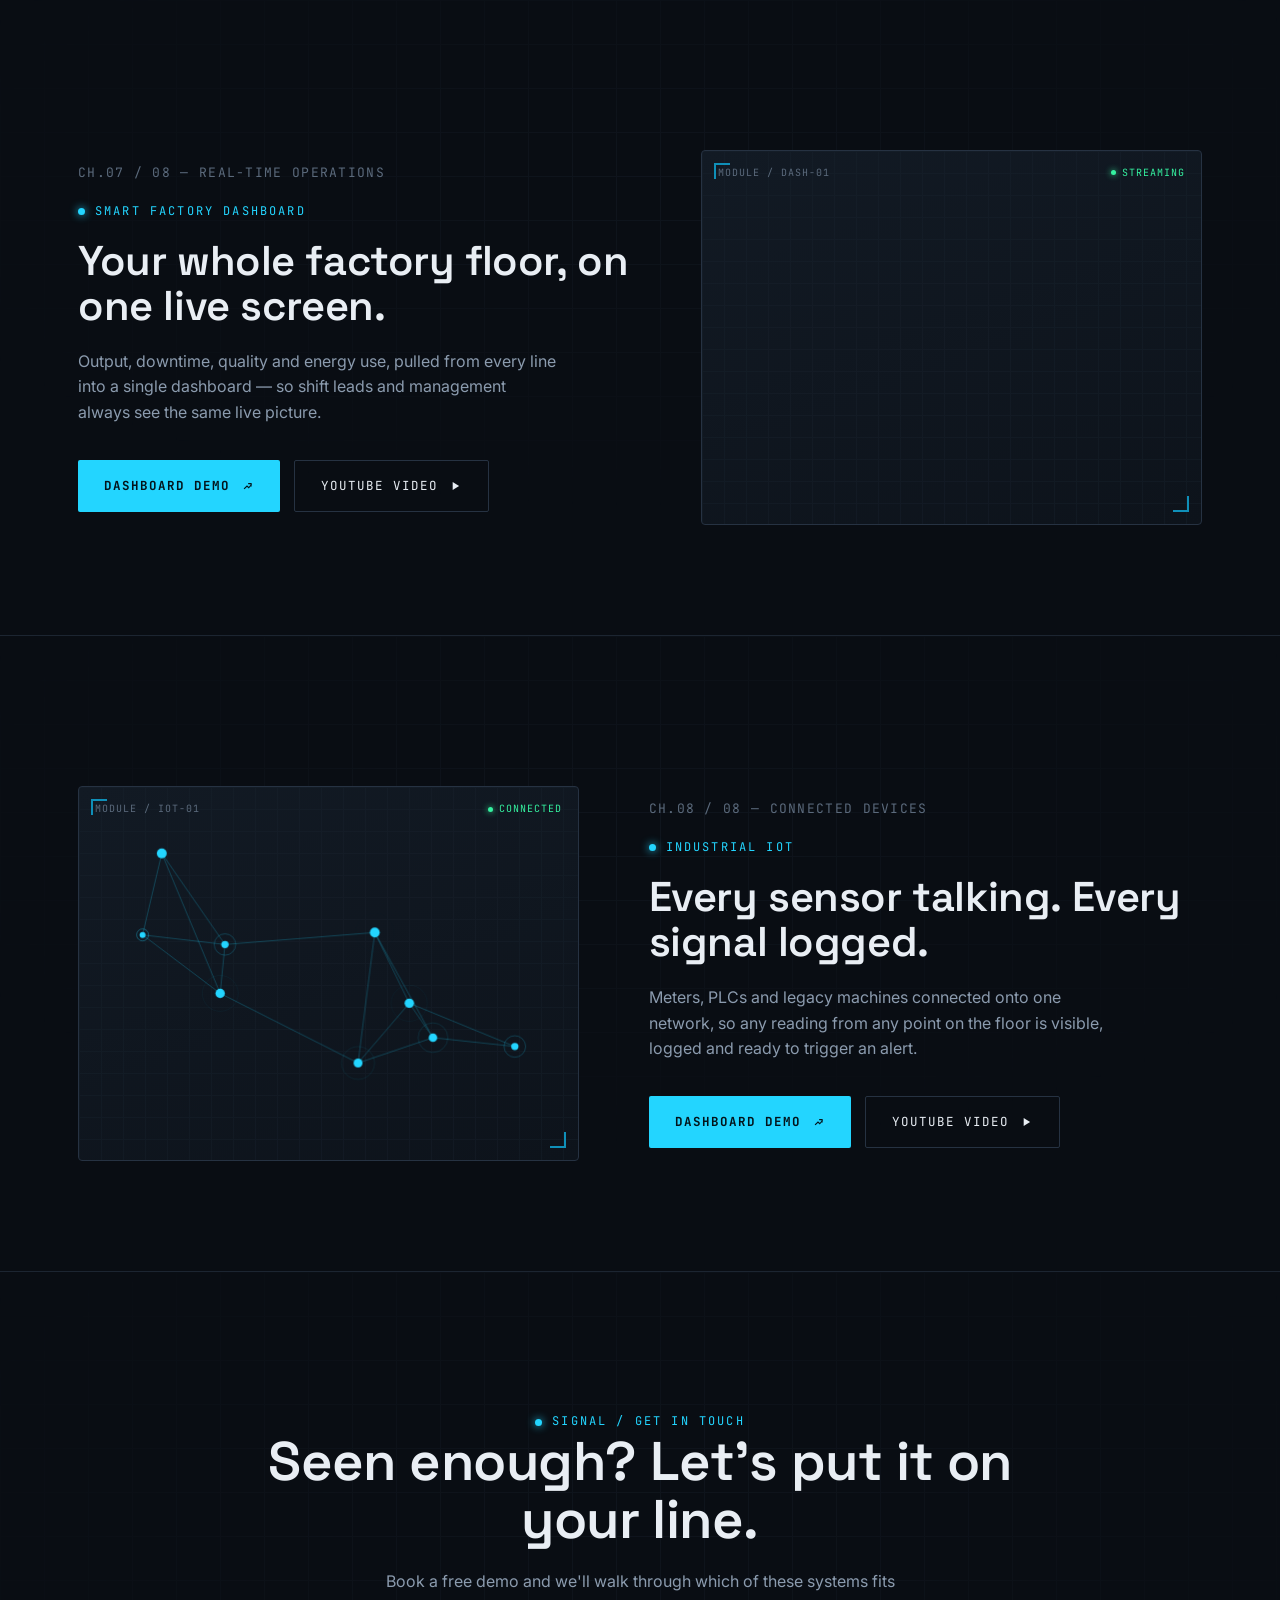
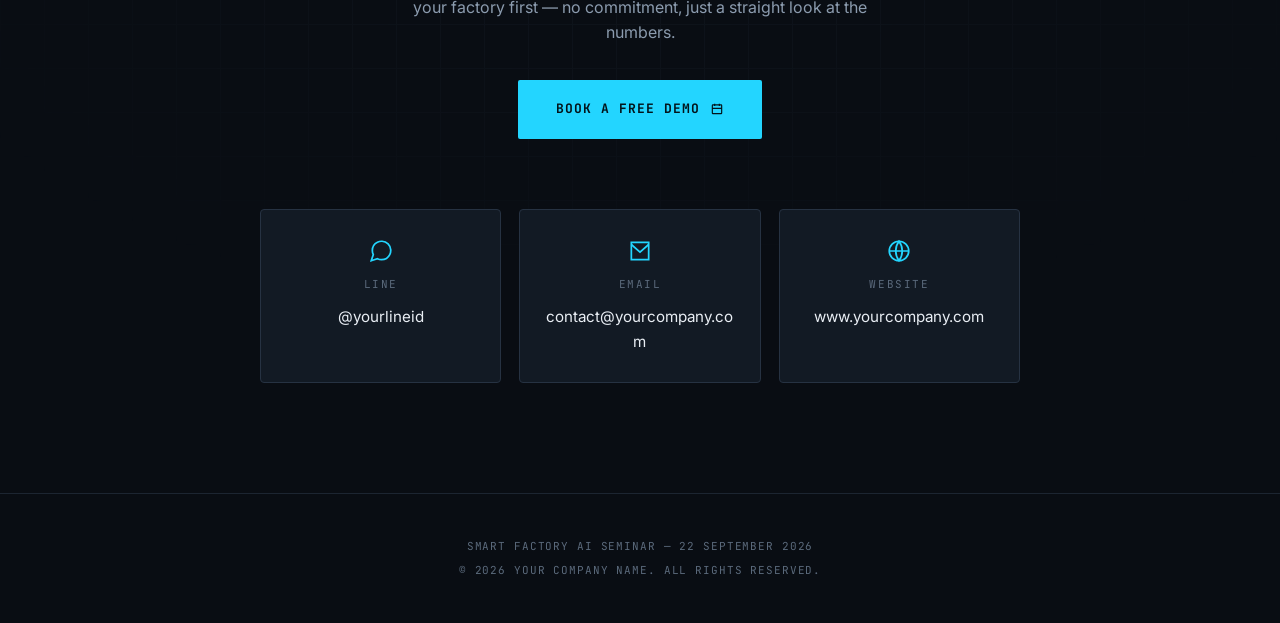
==== commit 0302a43f: "design4 is added" ====
--- a/index.html
+++ b/index.html
@@ -15,6 +15,7 @@
       href="https://fonts.googleapis.com/css2?family=Space+Grotesk:wght@400;500;600;700&family=JetBrains+Mono:wght@400;500;700&family=Inter:wght@400;500;600&display=swap"
       rel="stylesheet"
     />
+
 
     <style>
       /* ============================================================
@@ -1174,6 +1175,7 @@
       <a href="index.html" class="active">Design 1</a>
       <a href="design2.html">Design 2</a>
       <a href="design3.html">Design 3</a>
+      <a href="design4.html">Design 4</a>
     </div>
 
     <!-- ============================================================
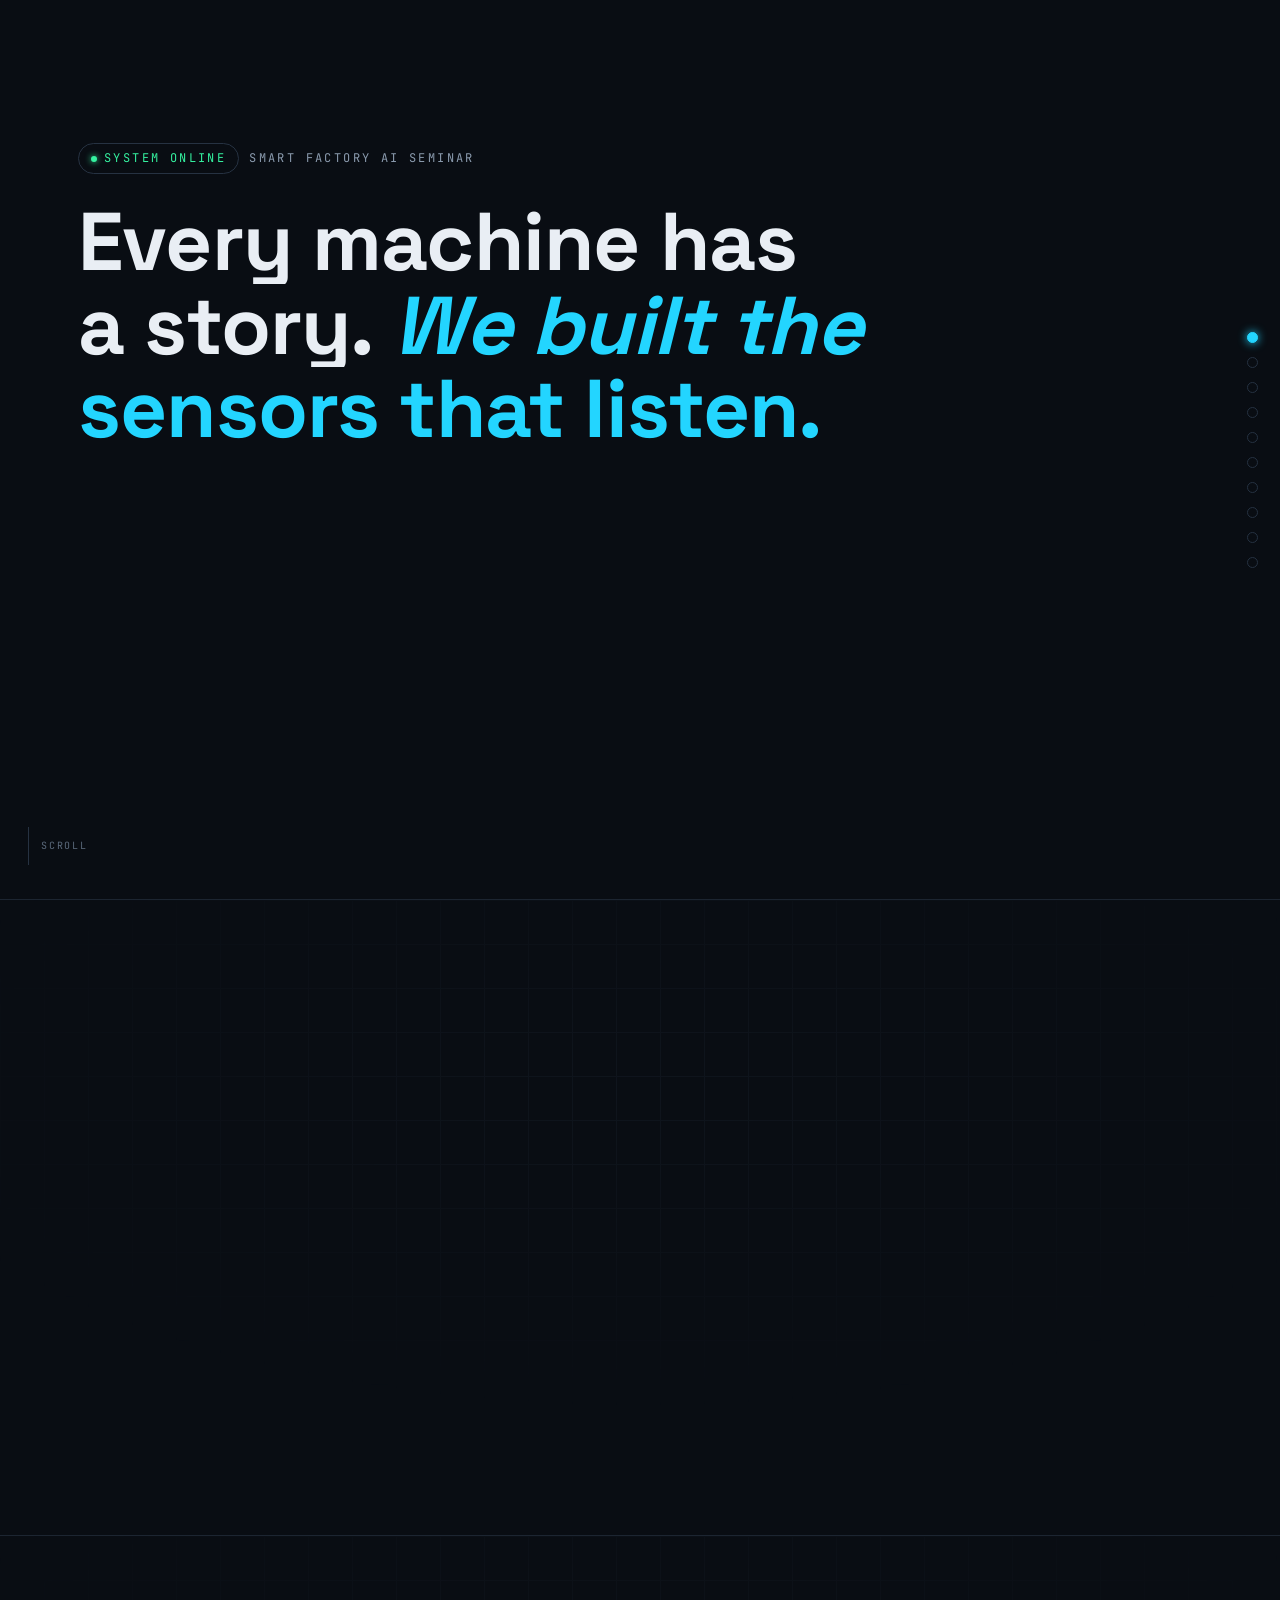
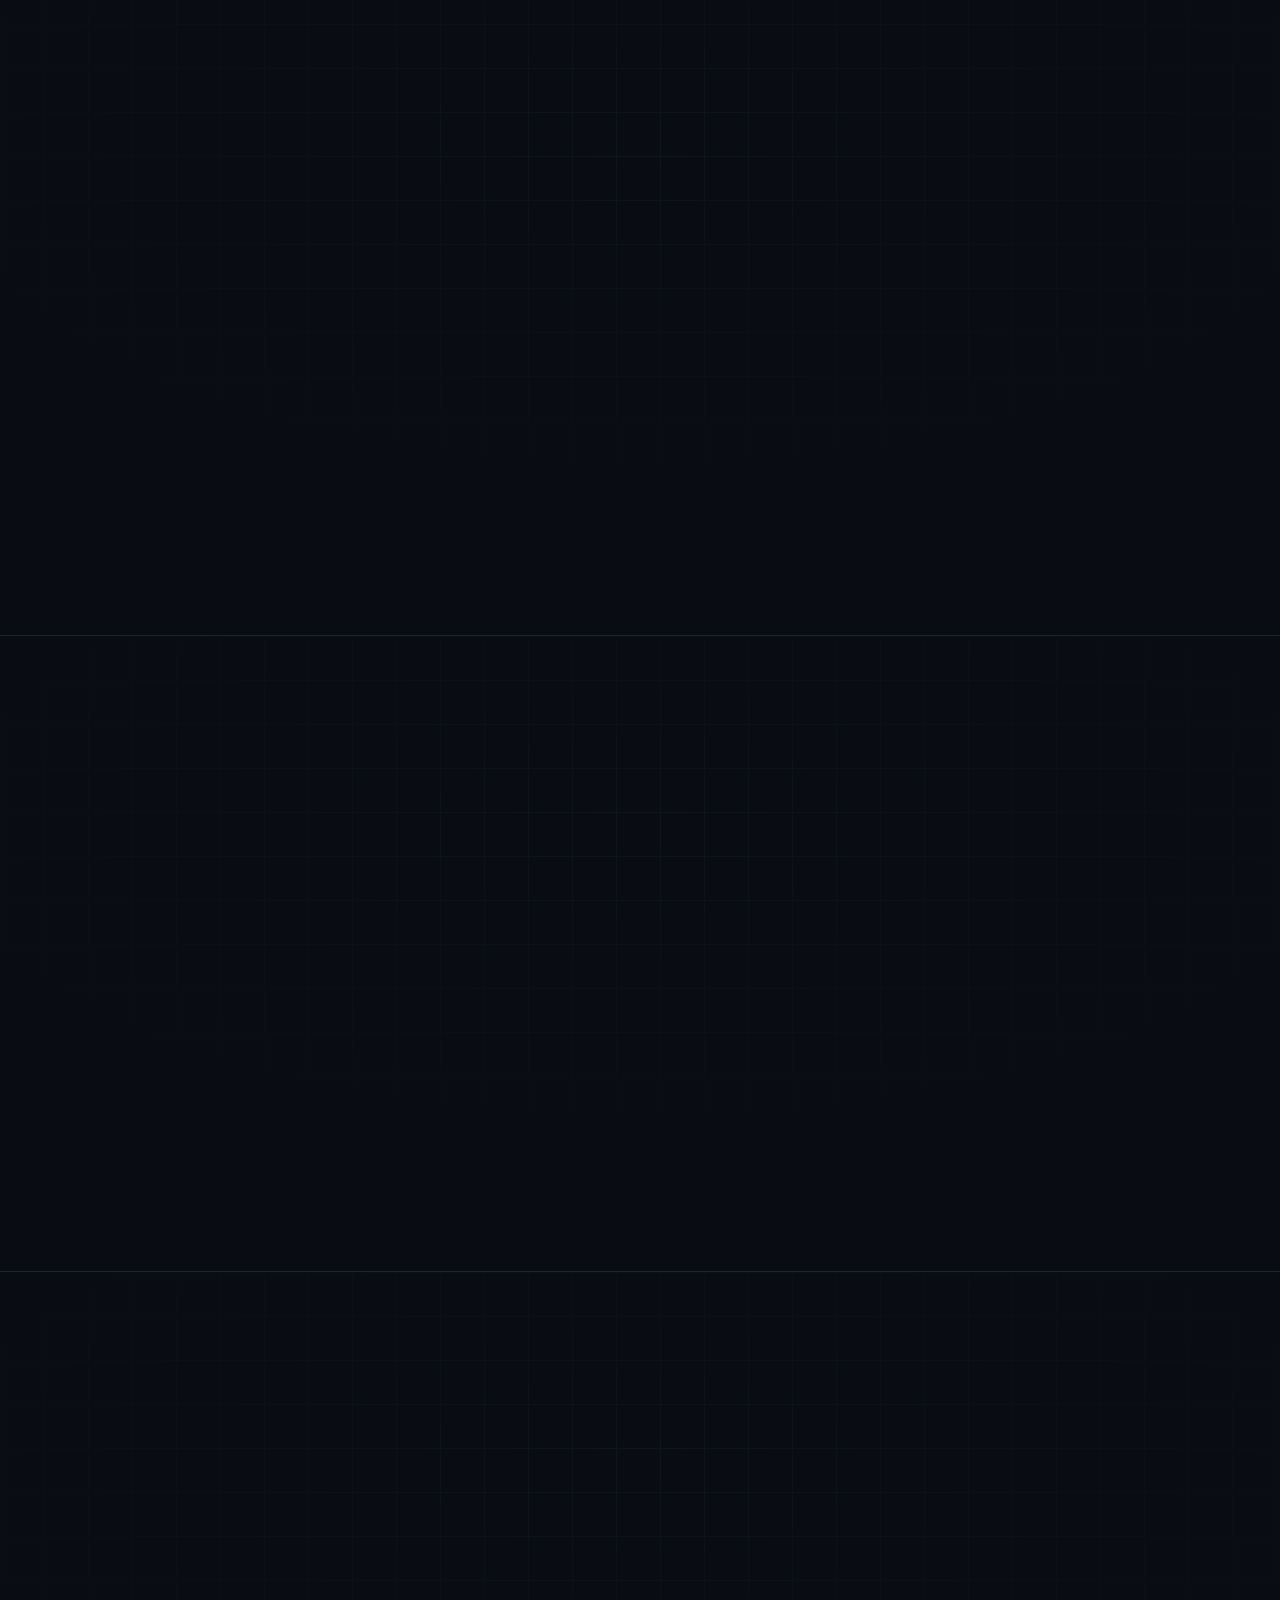
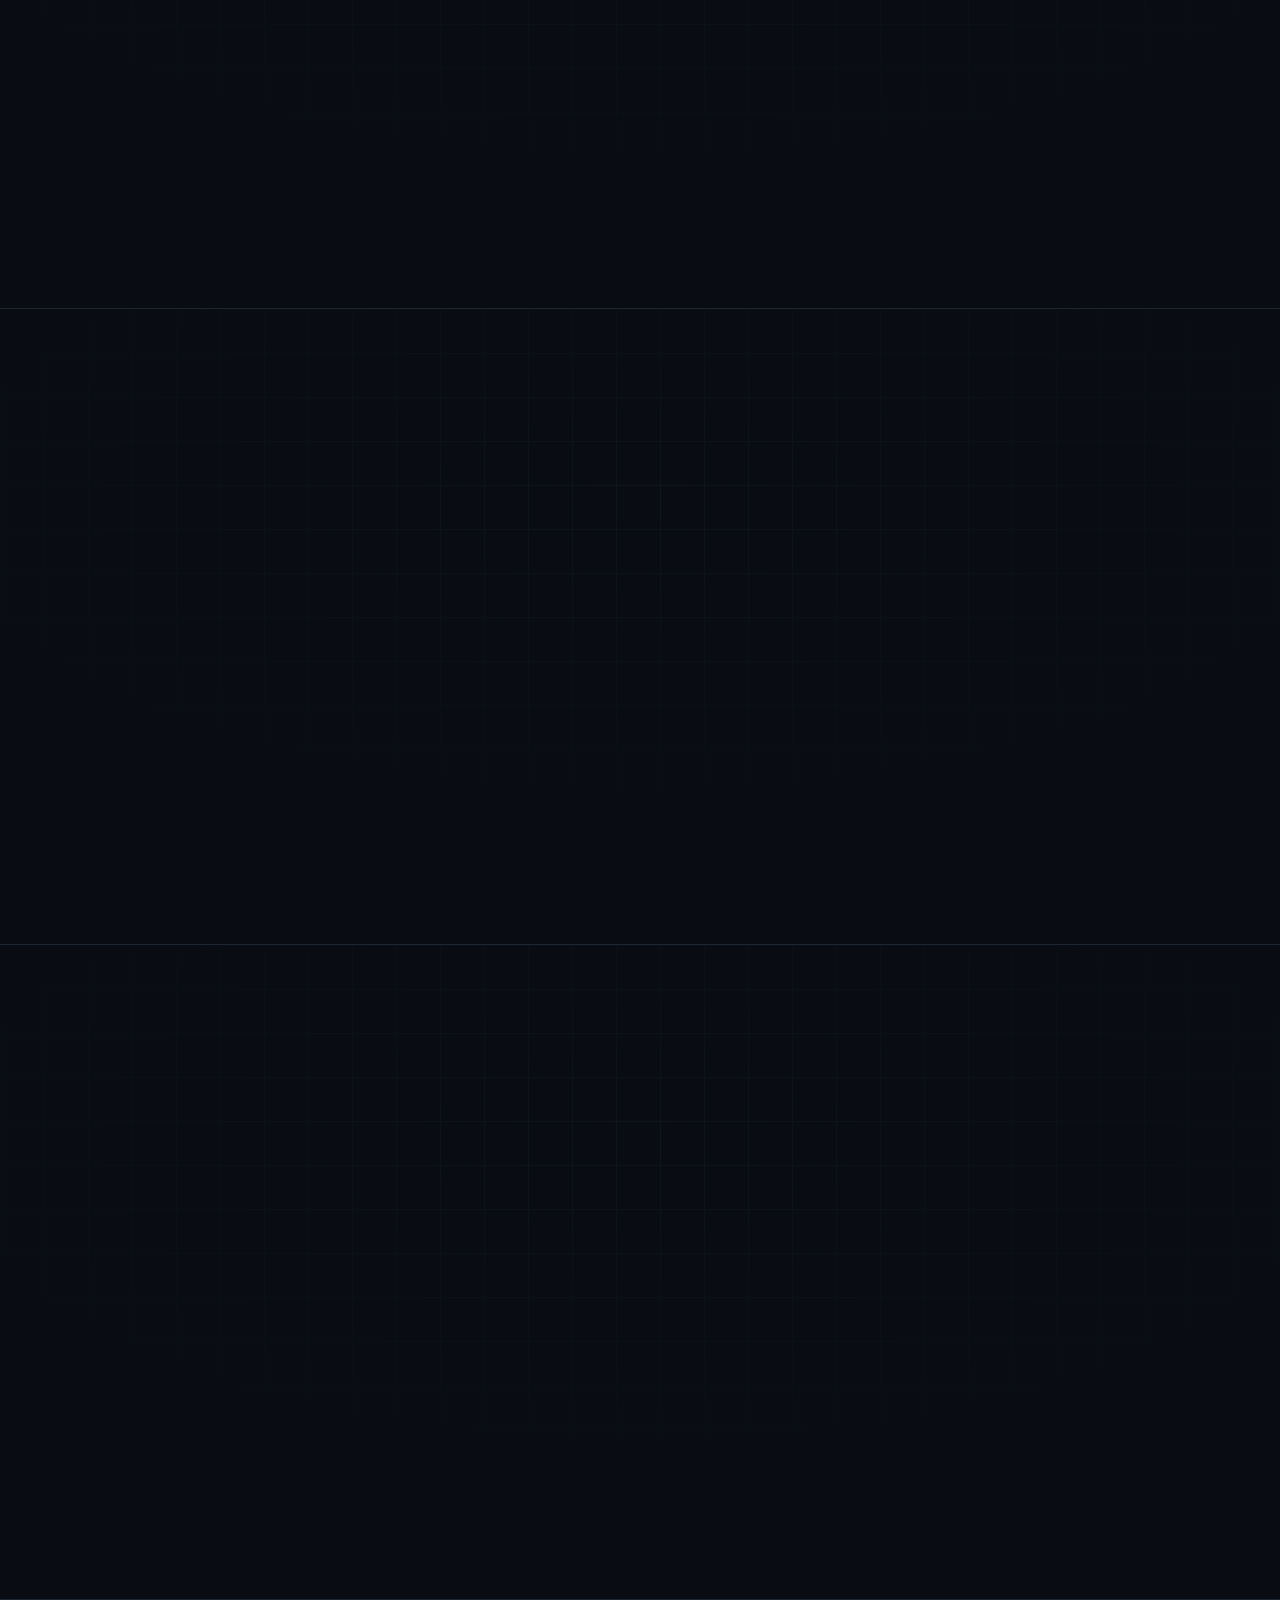
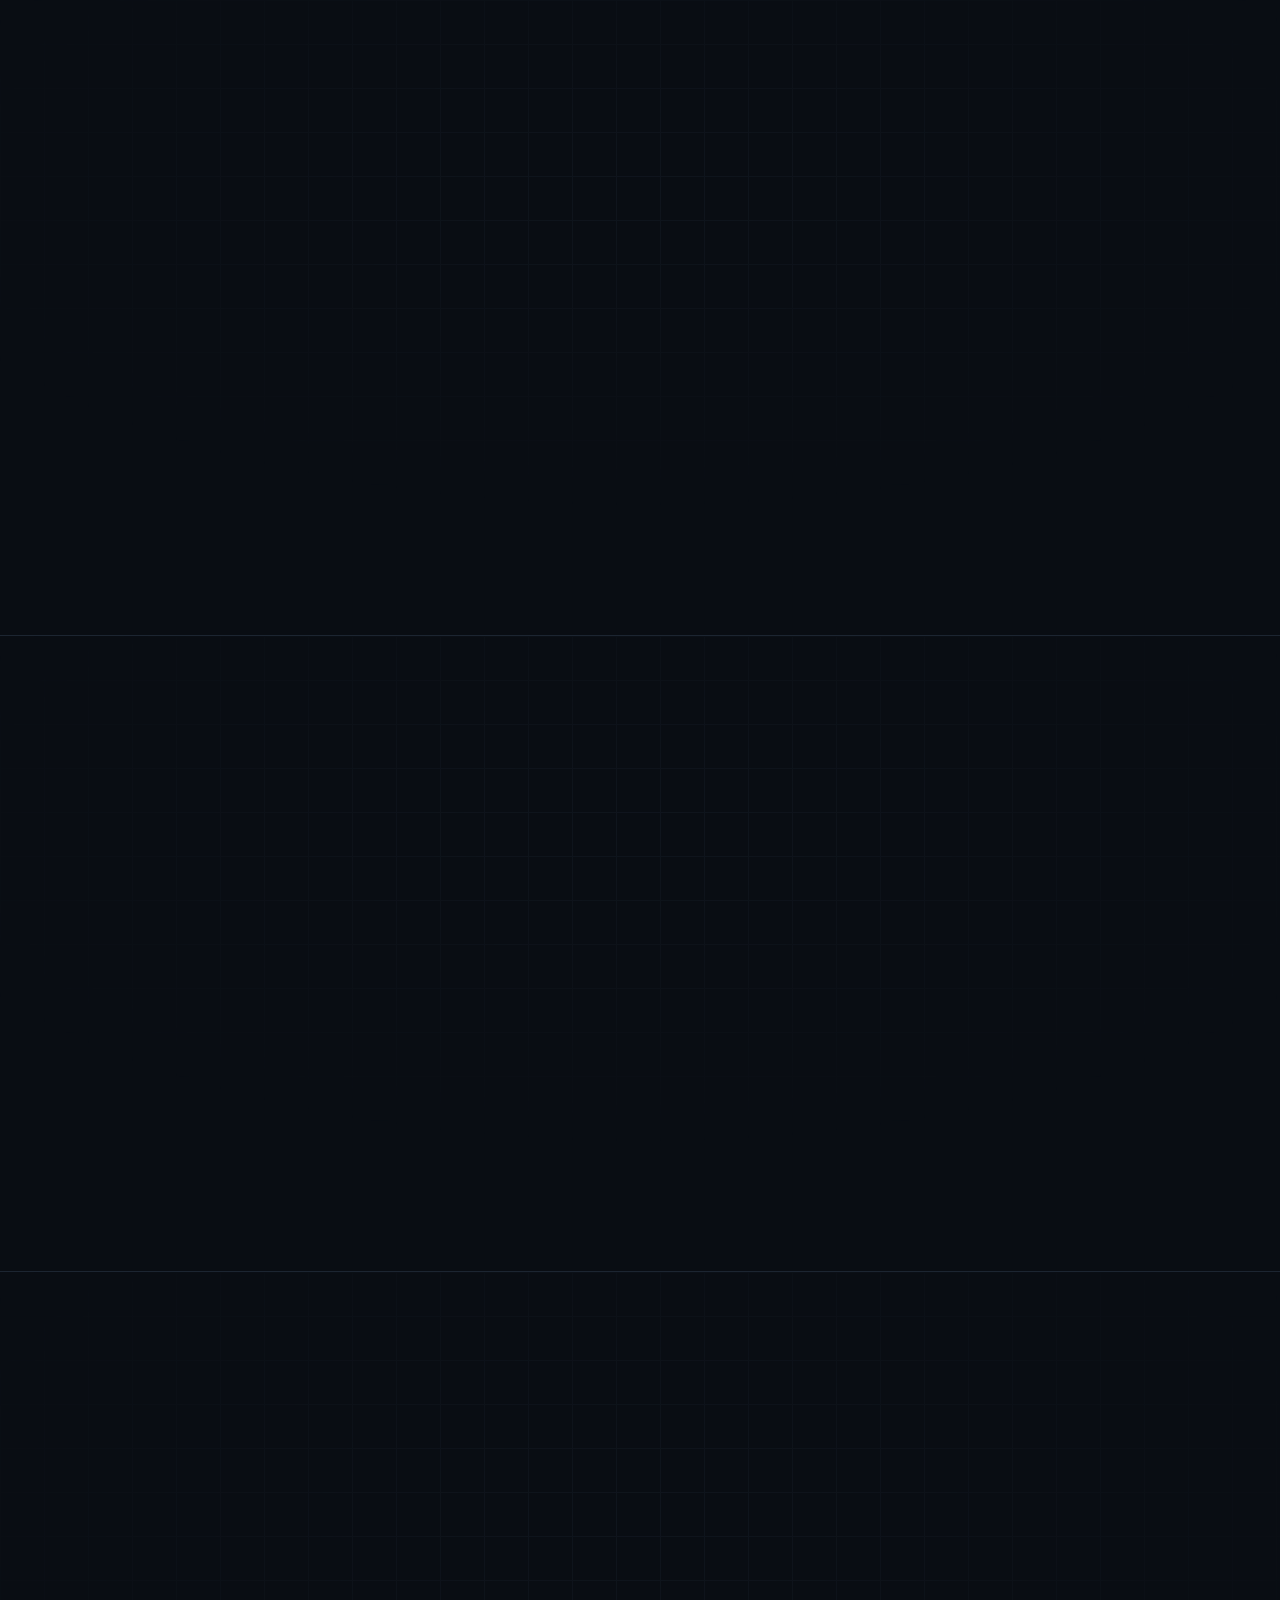
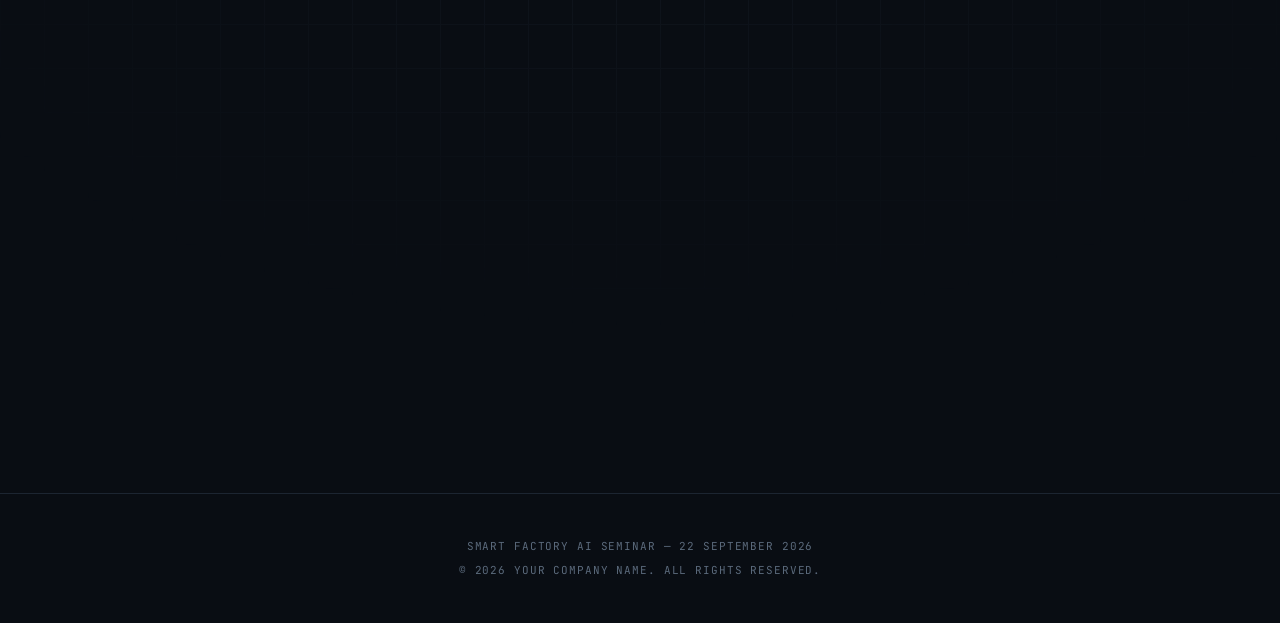
==== commit 4894d51d: "Comment out design switch and ticker sections in HTML files" ====
--- a/index.html
+++ b/index.html
@@ -15,7 +15,6 @@
       href="https://fonts.googleapis.com/css2?family=Space+Grotesk:wght@400;500;600;700&family=JetBrains+Mono:wght@400;500;700&family=Inter:wght@400;500;600&display=swap"
       rel="stylesheet"
     />
-
 
     <style>
       /* ============================================================
@@ -1159,7 +1158,7 @@
     <!-- ============================================================
      TOP TICKER + PROGRESS
      ============================================================ -->
-    <div id="ticker">
+    <!-- <div id="ticker">
       <div class="track">
         <span><b>● LIVE</b> SEMINAR HUB — 22 SEP 2026</span>
         <span>8 PRODUCT CHANNELS ONLINE</span>
@@ -1169,14 +1168,14 @@
         <span><em>SCAN → EXPLORE → BOOK A DEMO</em></span>
       </div>
     </div>
-    <div id="progress"><i id="progressBar"></i></div>
-
-    <div id="design-switch">
+    <div id="progress"><i id="progressBar"></i></div> -->
+
+    <!-- <div id="design-switch">
       <a href="index.html" class="active">Design 1</a>
       <a href="design2.html">Design 2</a>
       <a href="design3.html">Design 3</a>
       <a href="design4.html">Design 4</a>
-    </div>
+    </div> -->
 
     <!-- ============================================================
      SIDE CHANNEL NAV
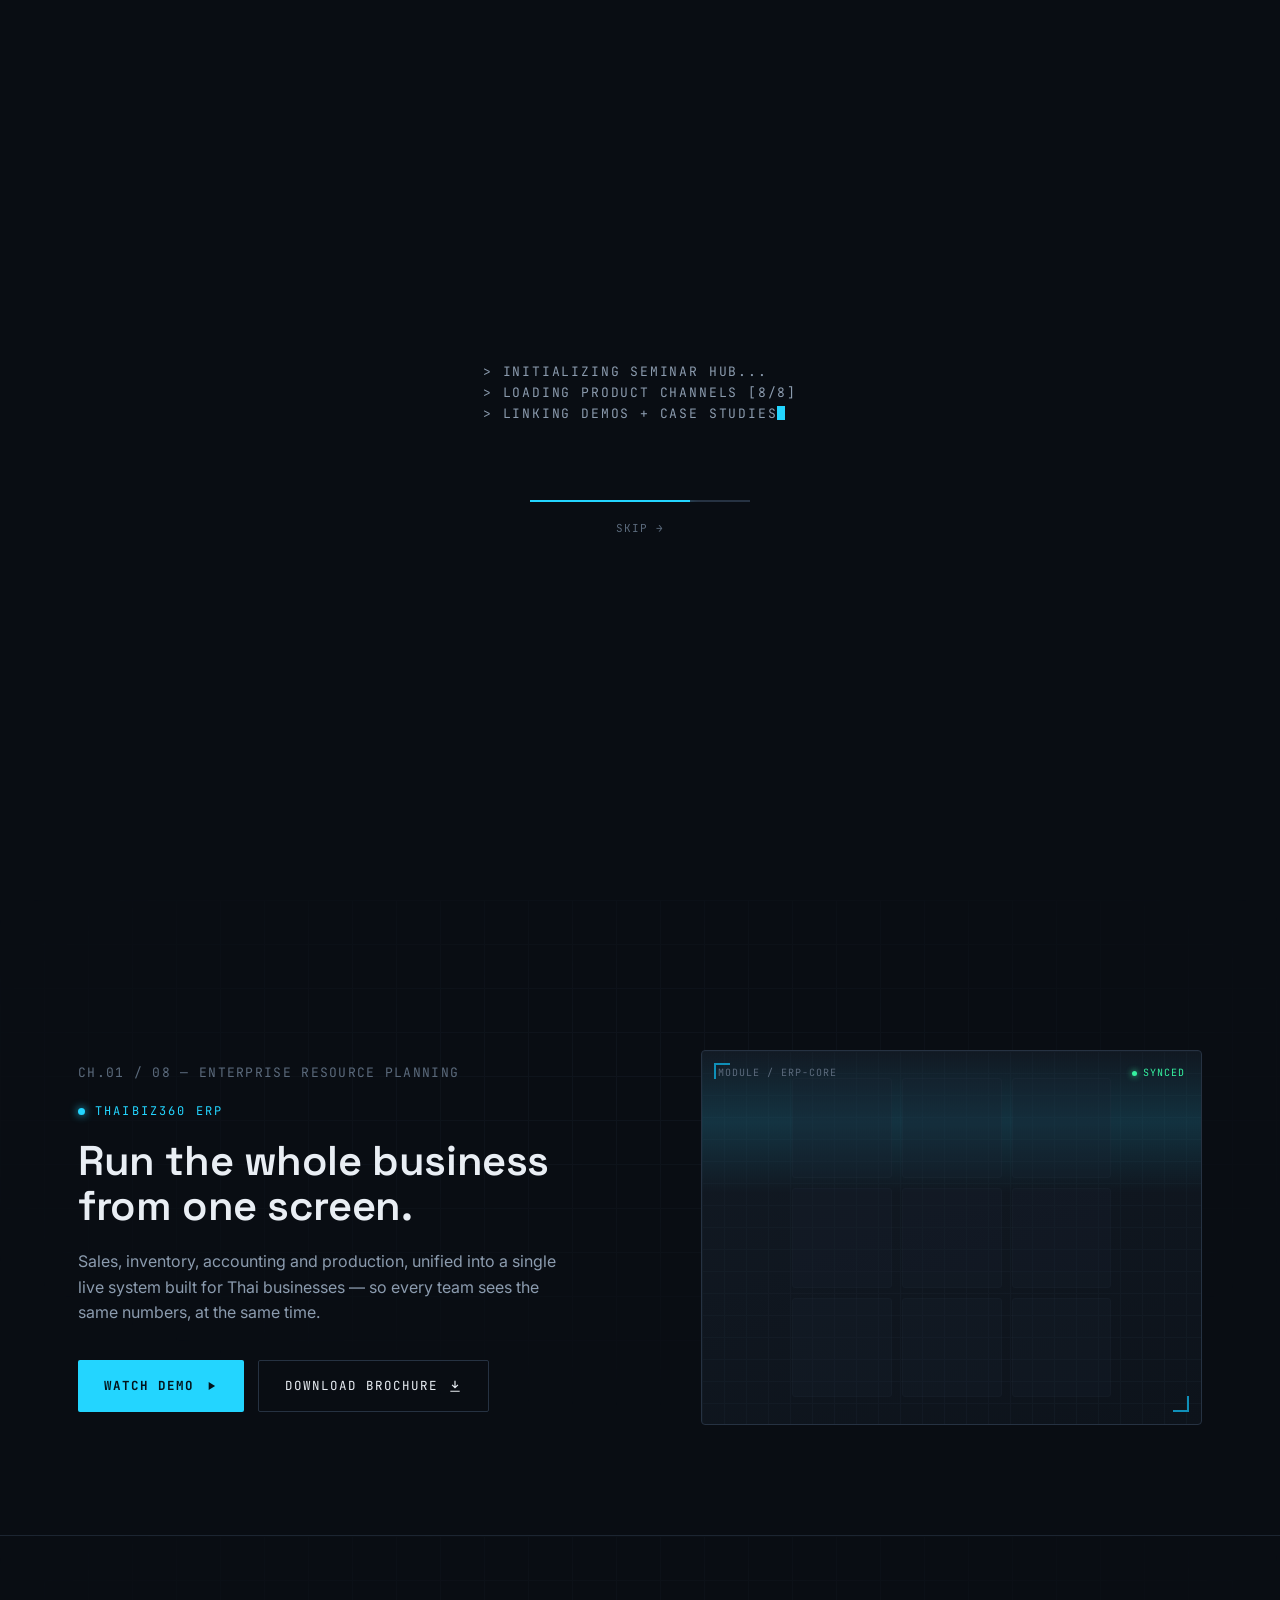
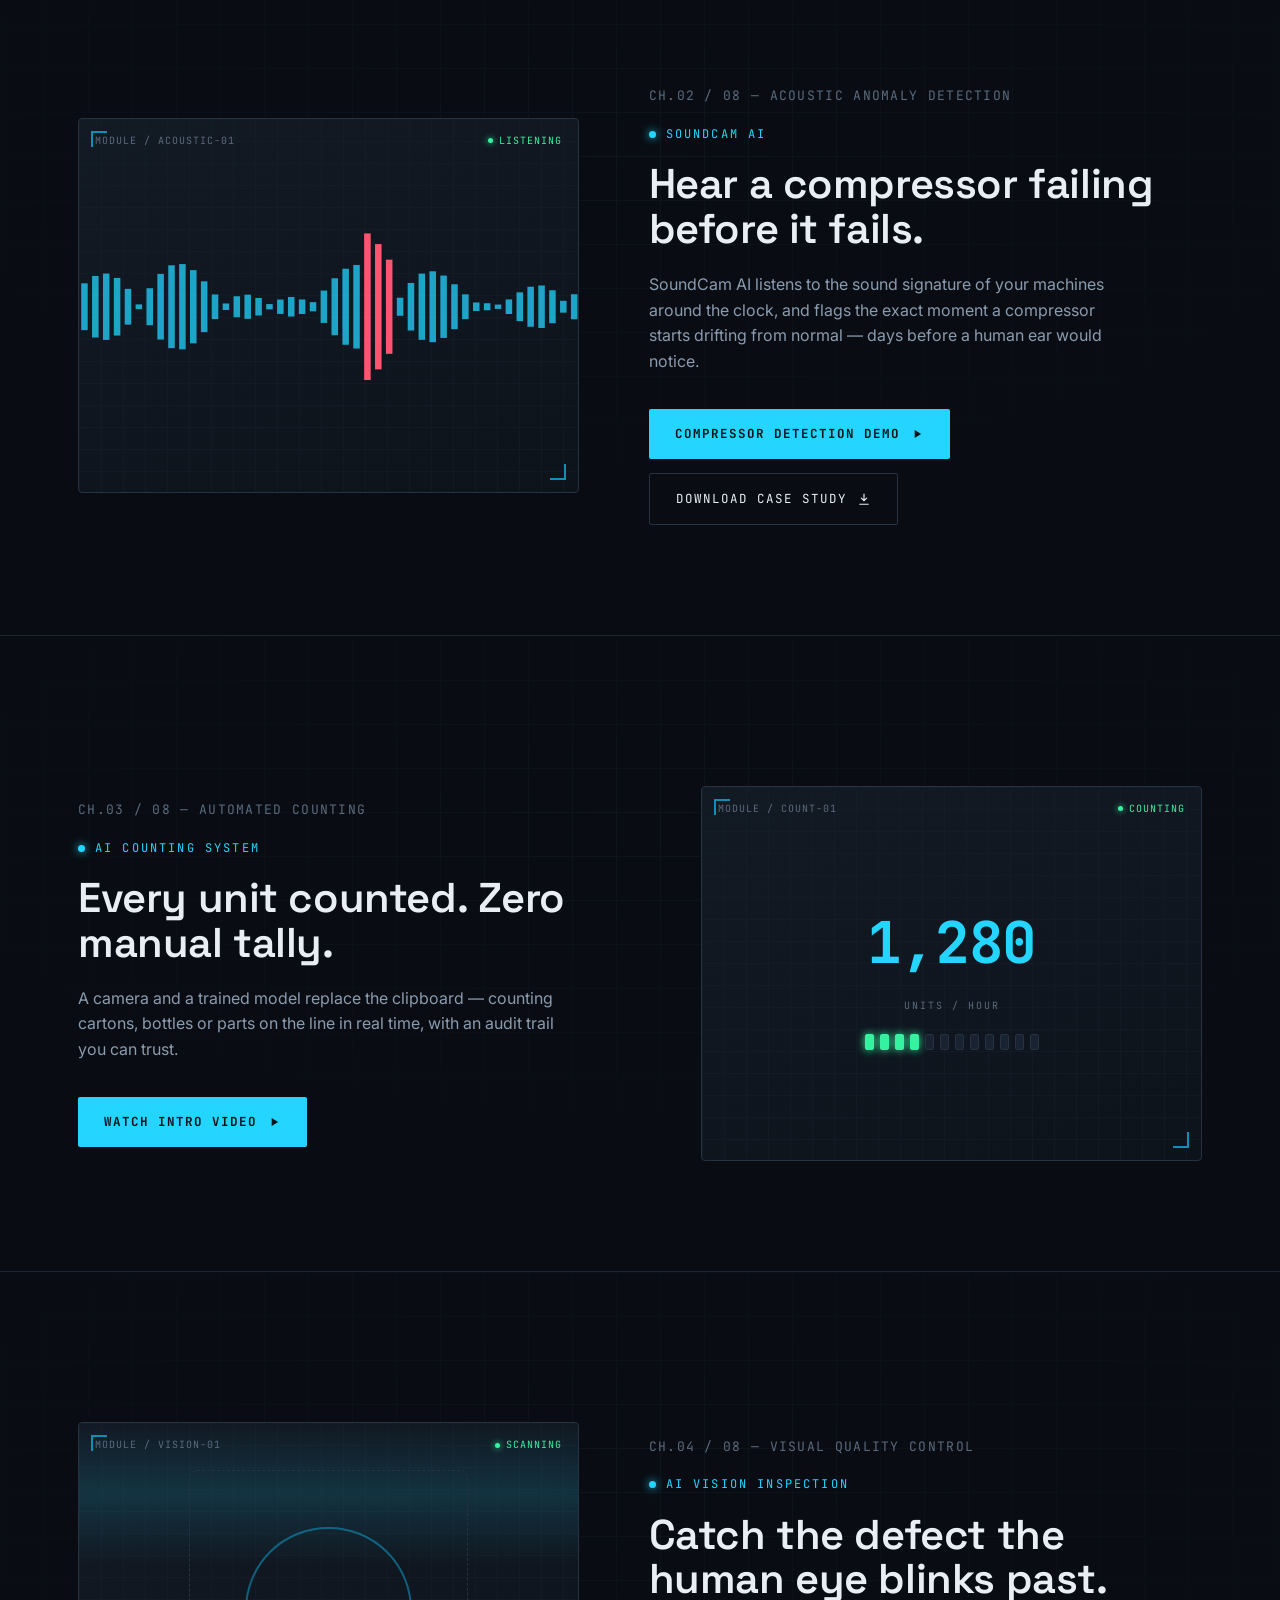
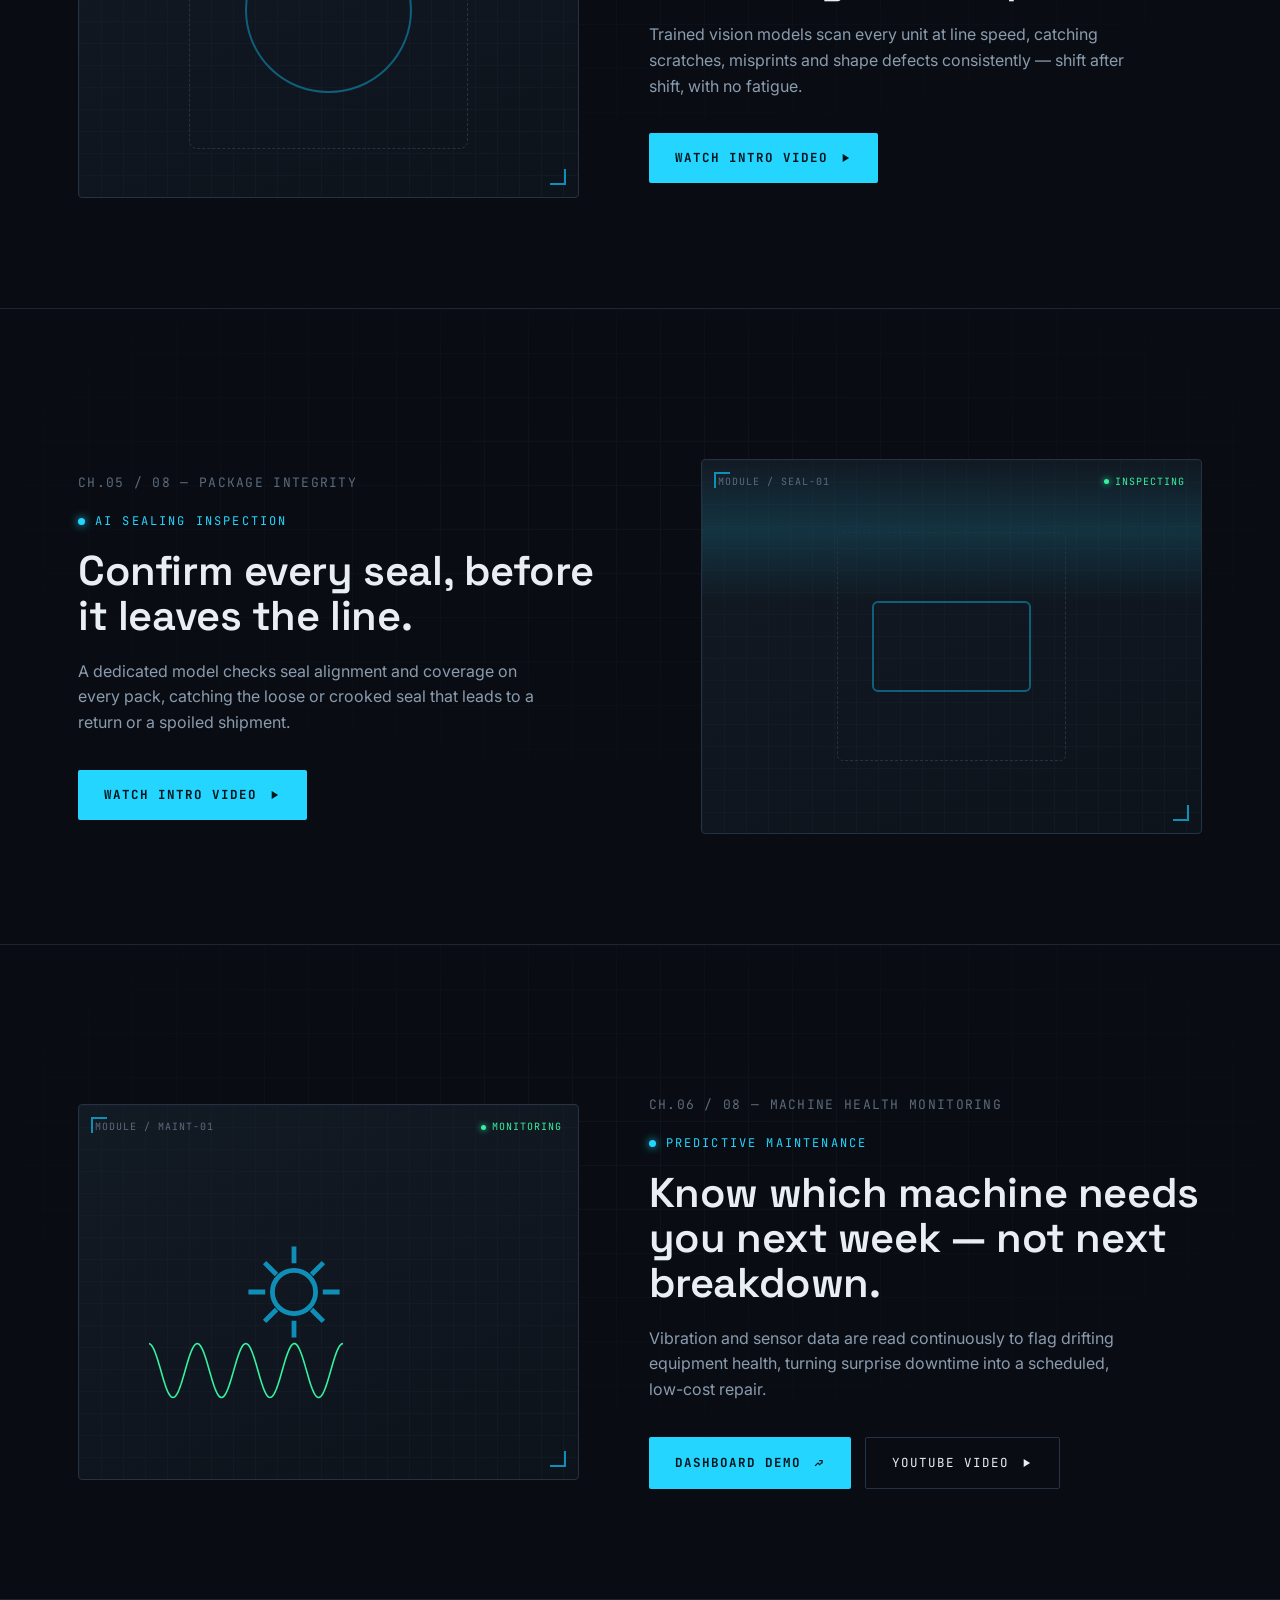
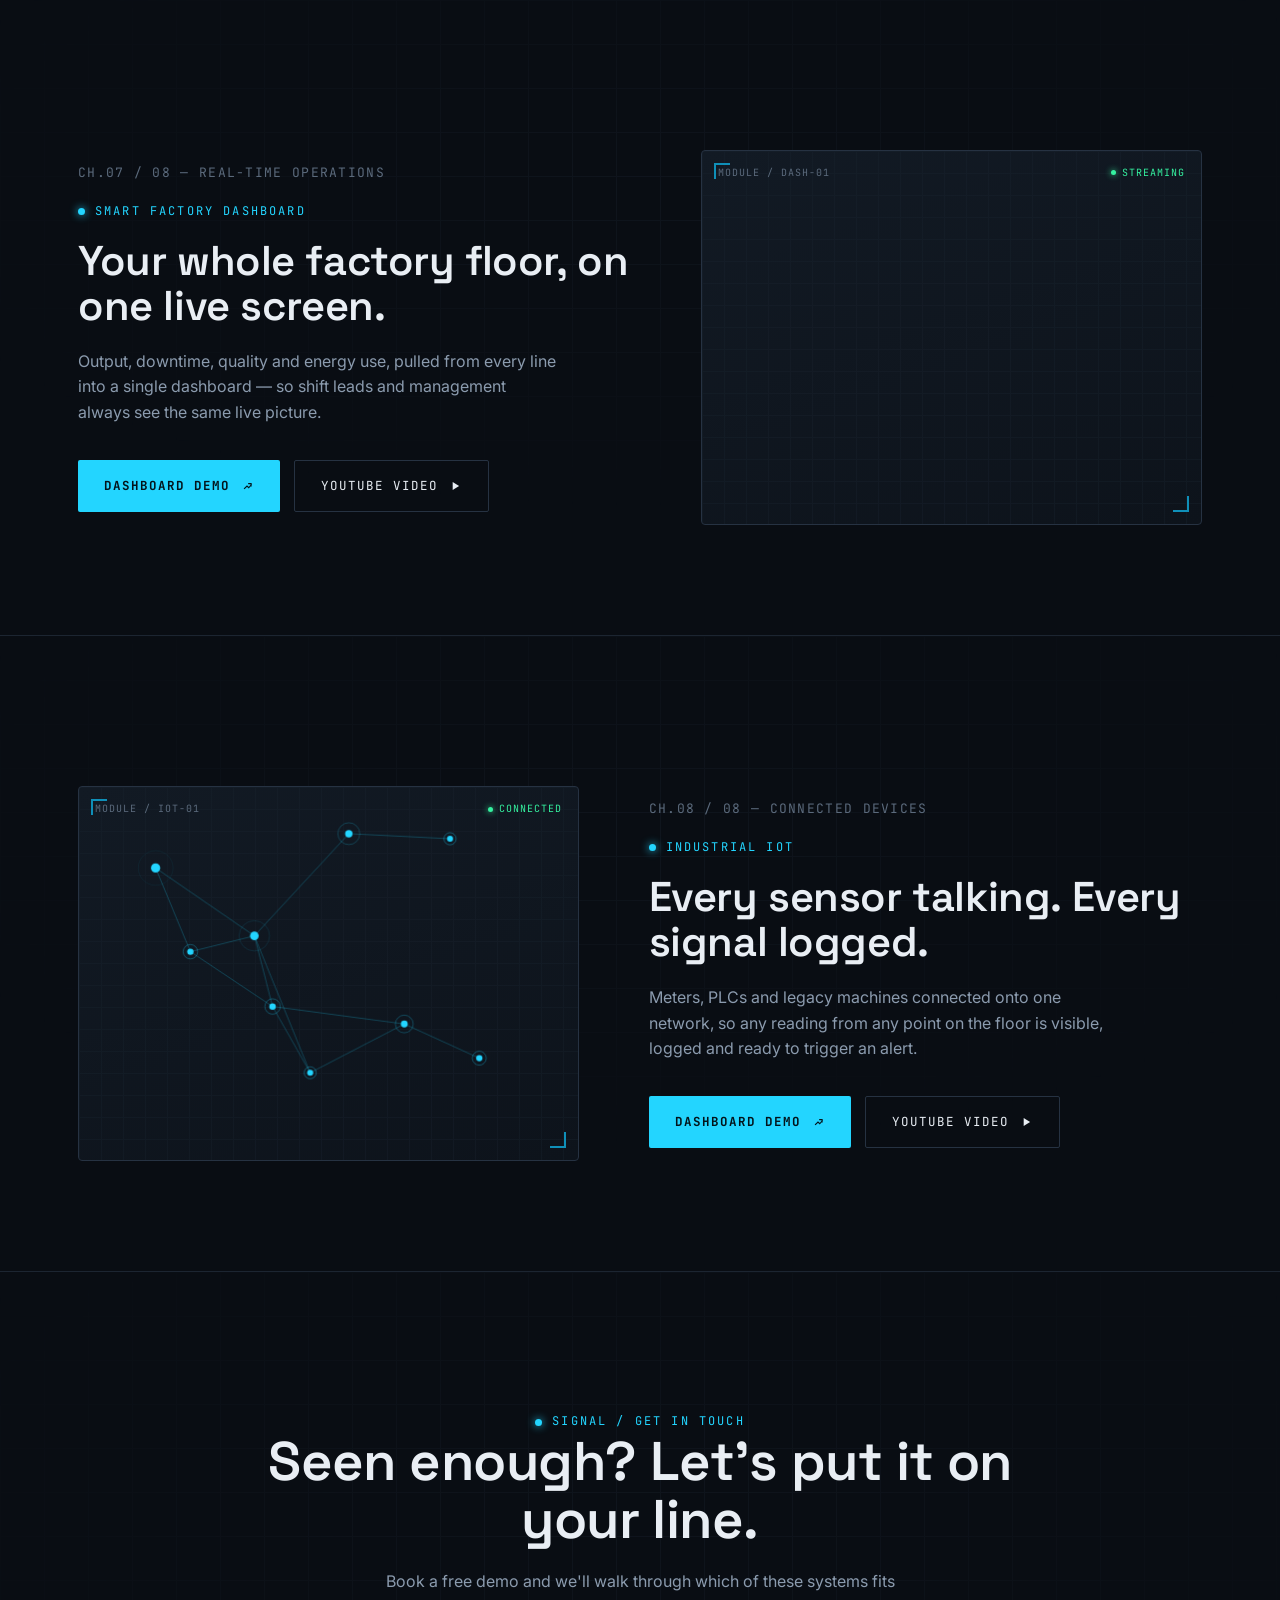
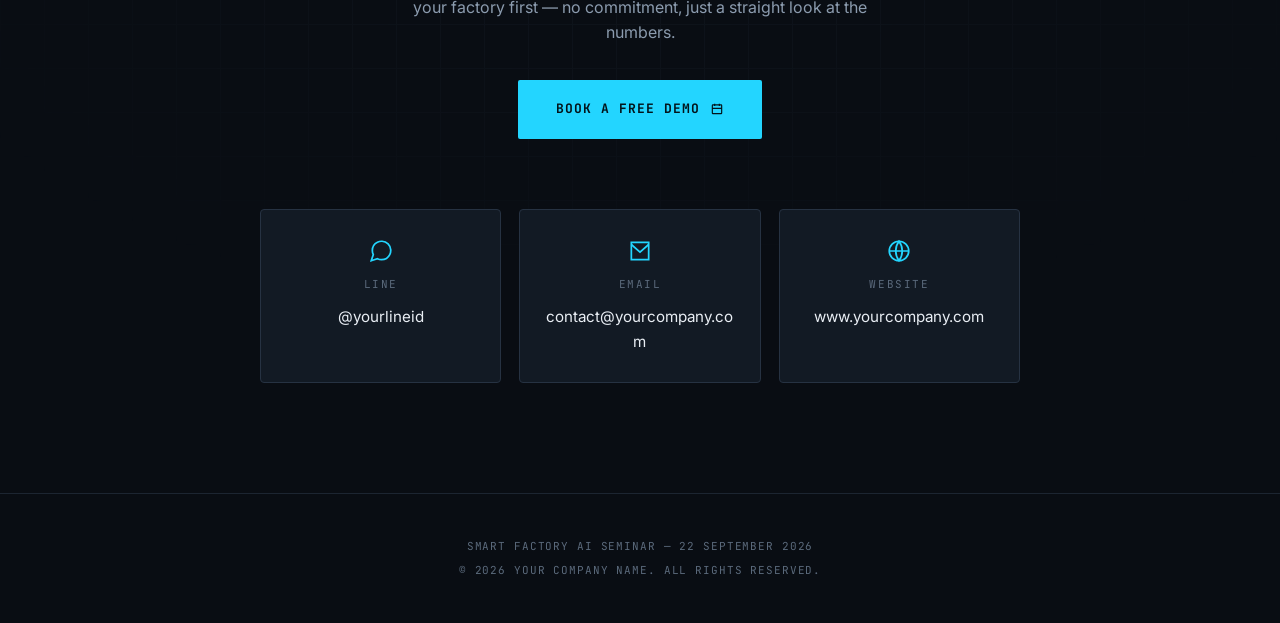
==== commit e4b23dc4: "Fix progress bar positioning and restore progress bar visibility in HTML" ====
--- a/index.html
+++ b/index.html
@@ -333,7 +333,7 @@
       /* progress bar under ticker */
       #progress {
         position: fixed;
-        top: 34px;
+        top: 0;
         left: 0;
         right: 0;
         height: 2px;
@@ -1167,8 +1167,8 @@
         <span>8 PRODUCT CHANNELS ONLINE</span>
         <span><em>SCAN → EXPLORE → BOOK A DEMO</em></span>
       </div>
-    </div>
-    <div id="progress"><i id="progressBar"></i></div> -->
+    </div> -->
+    <div id="progress"><i id="progressBar"></i></div>
 
     <!-- <div id="design-switch">
       <a href="index.html" class="active">Design 1</a>
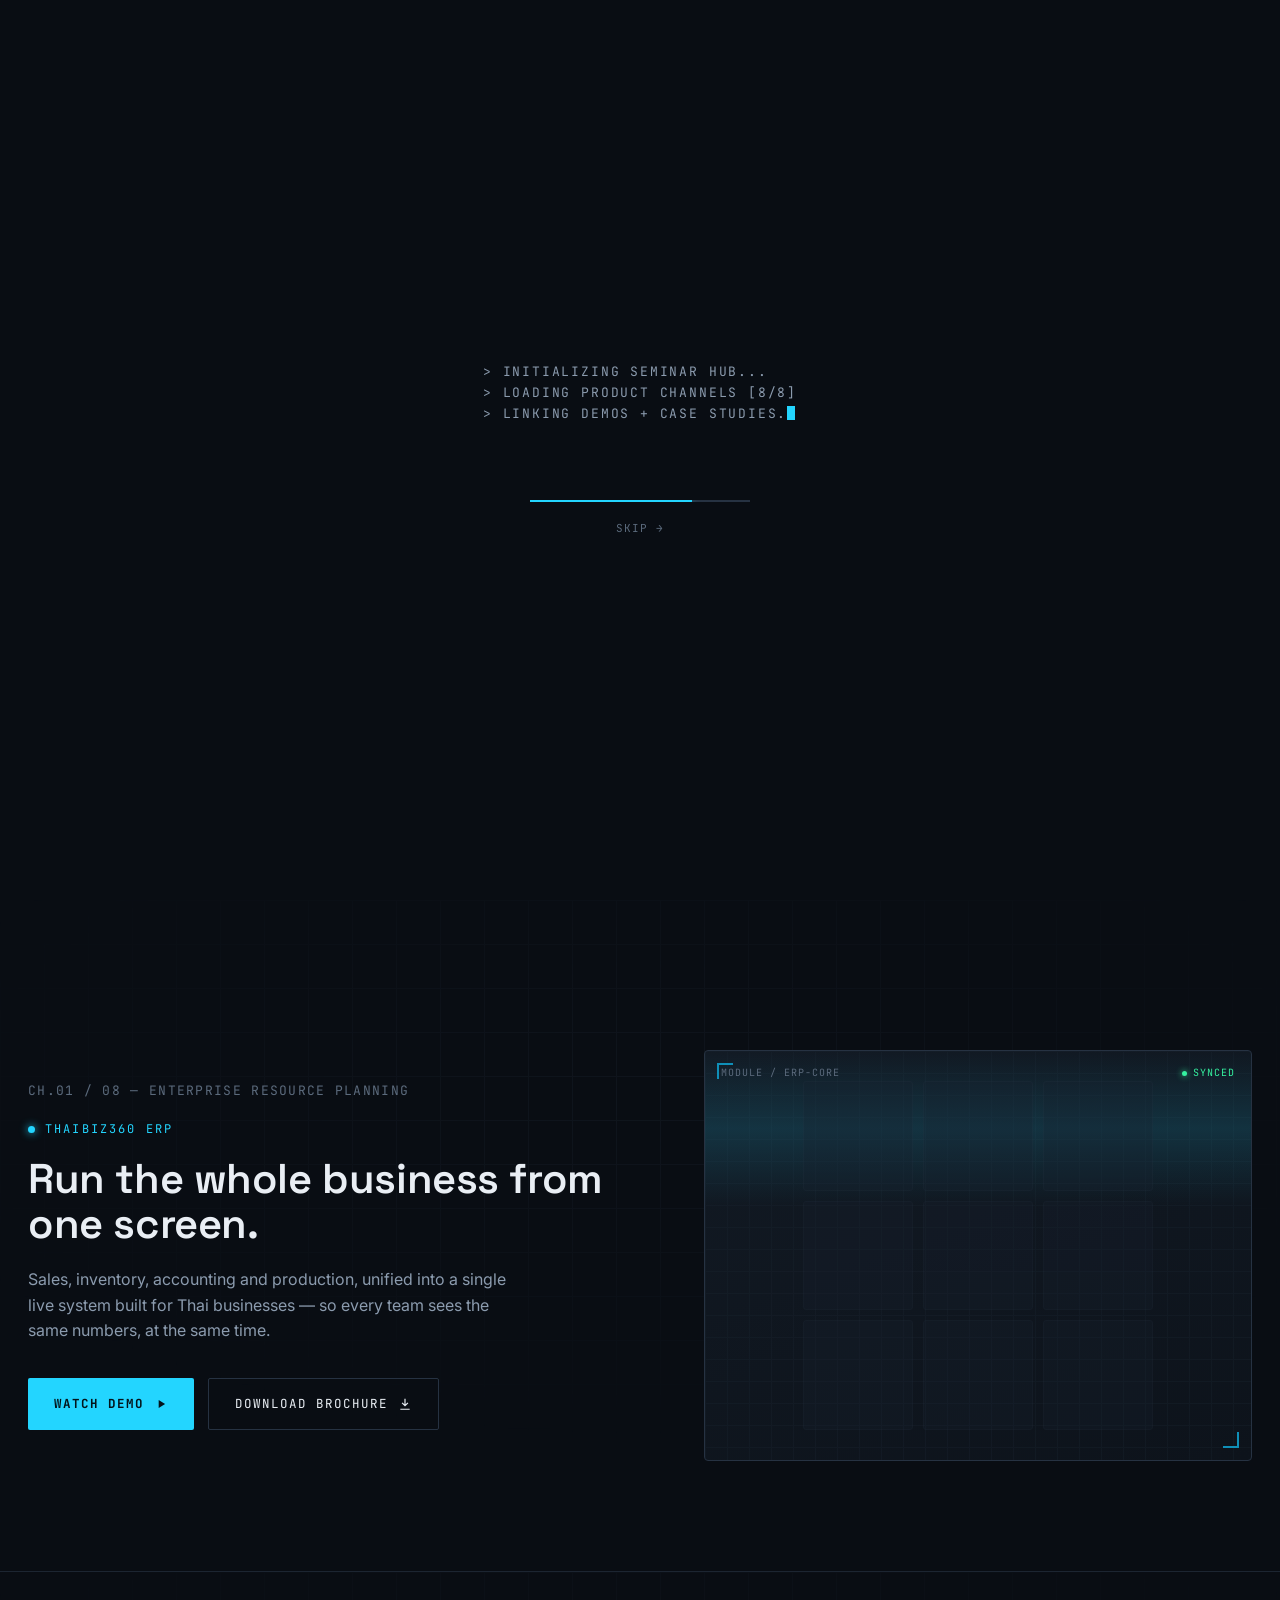
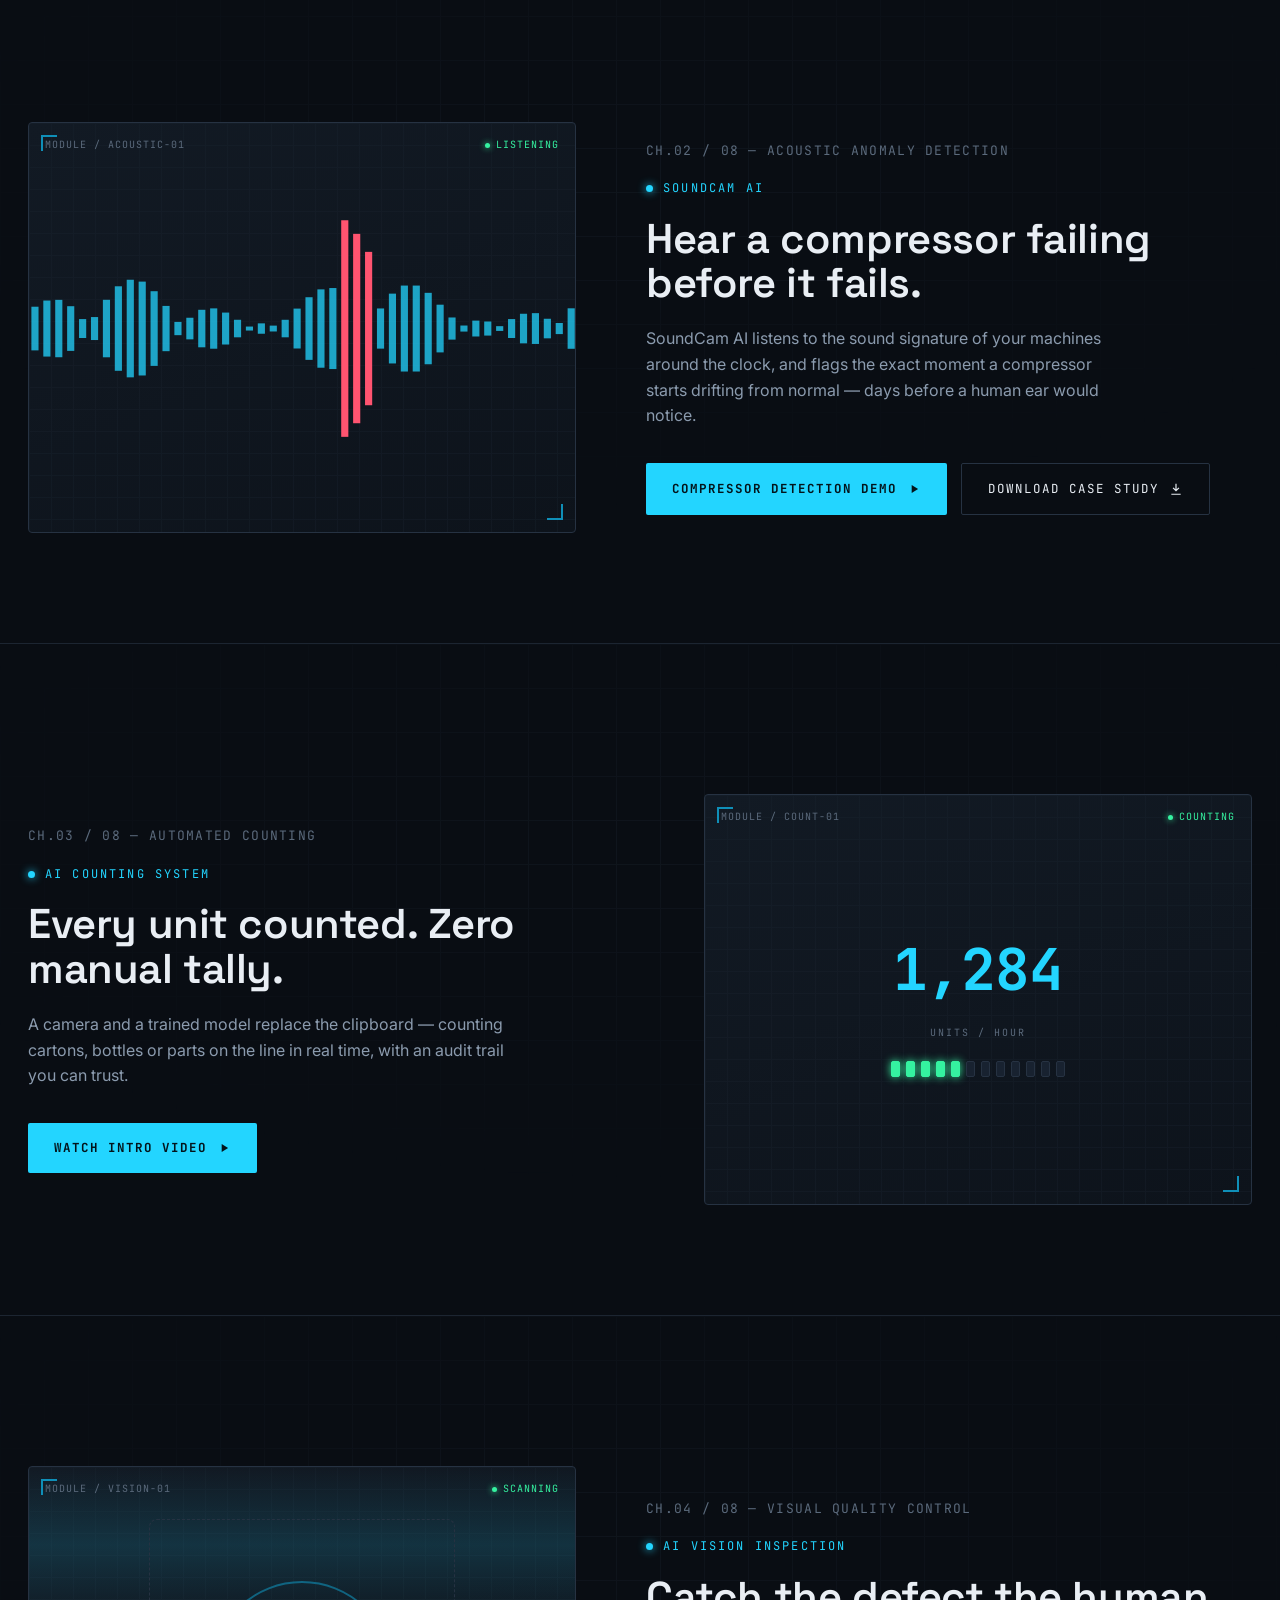
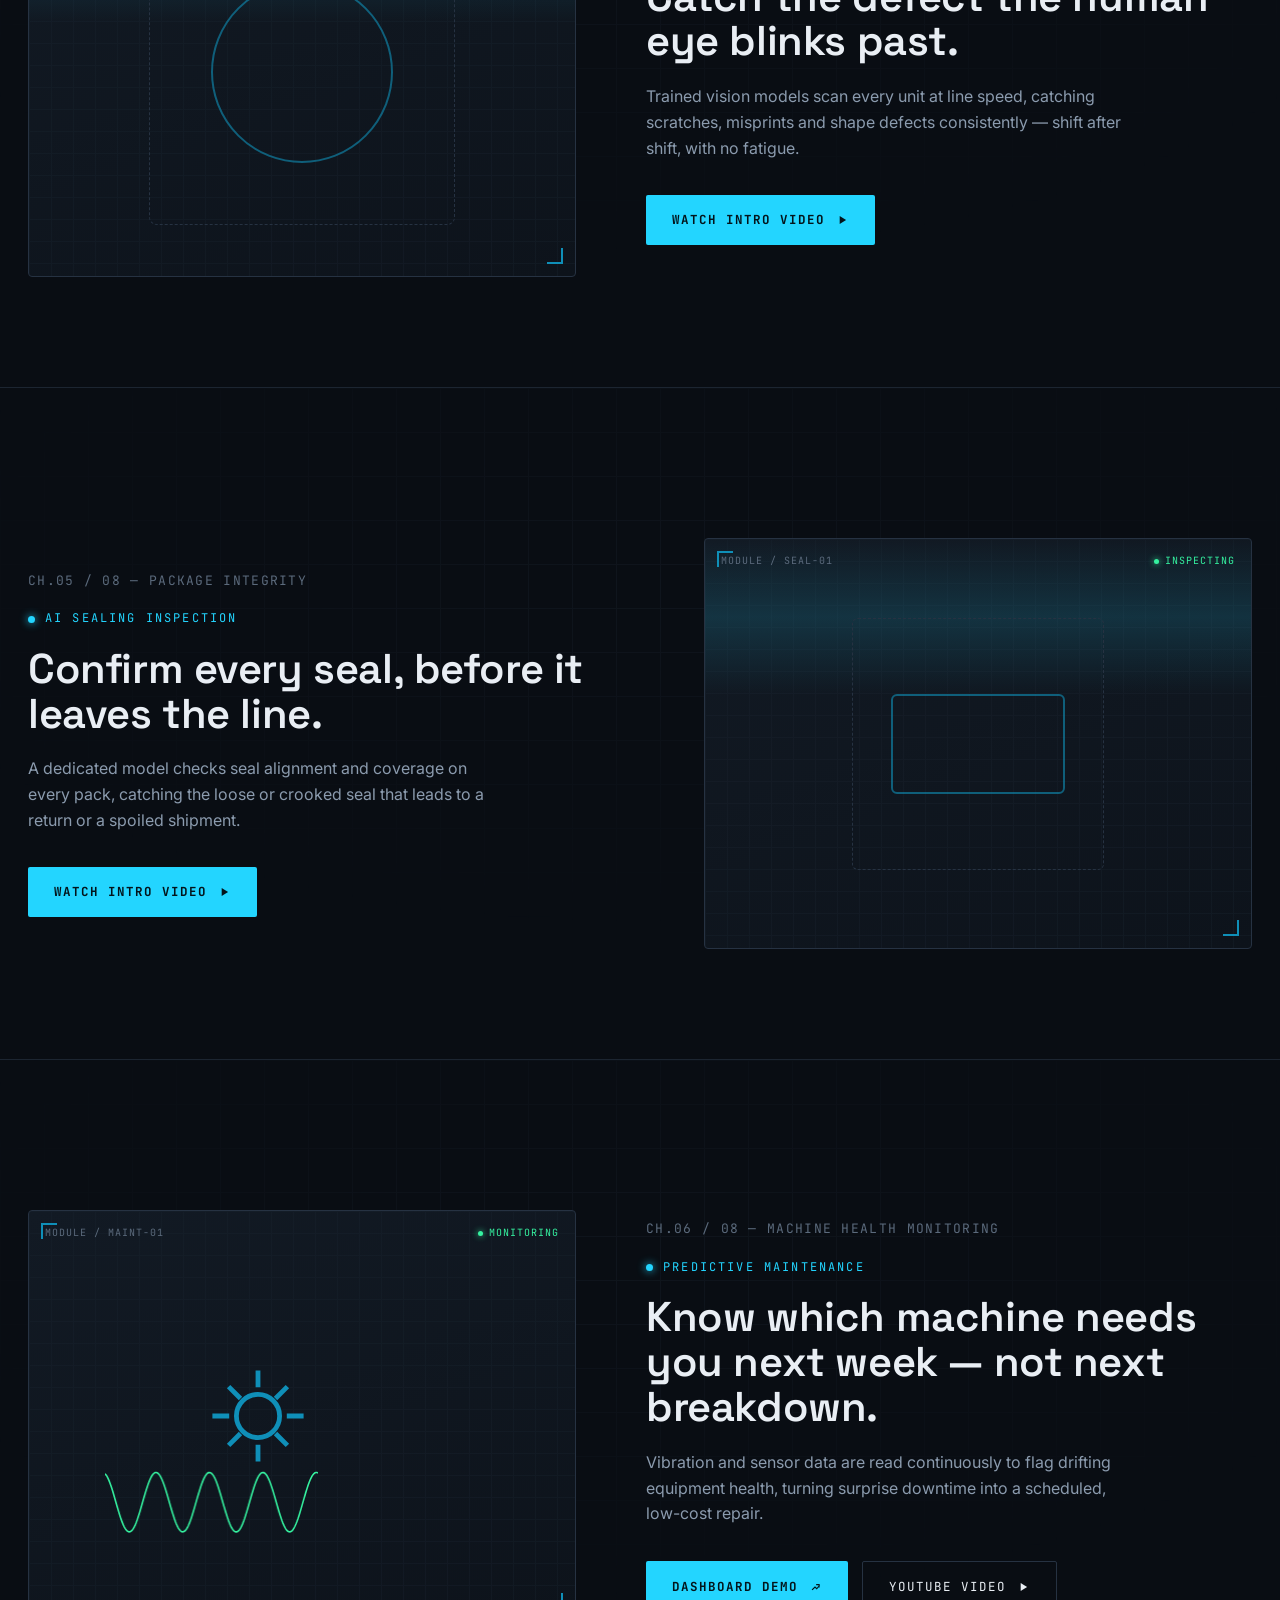
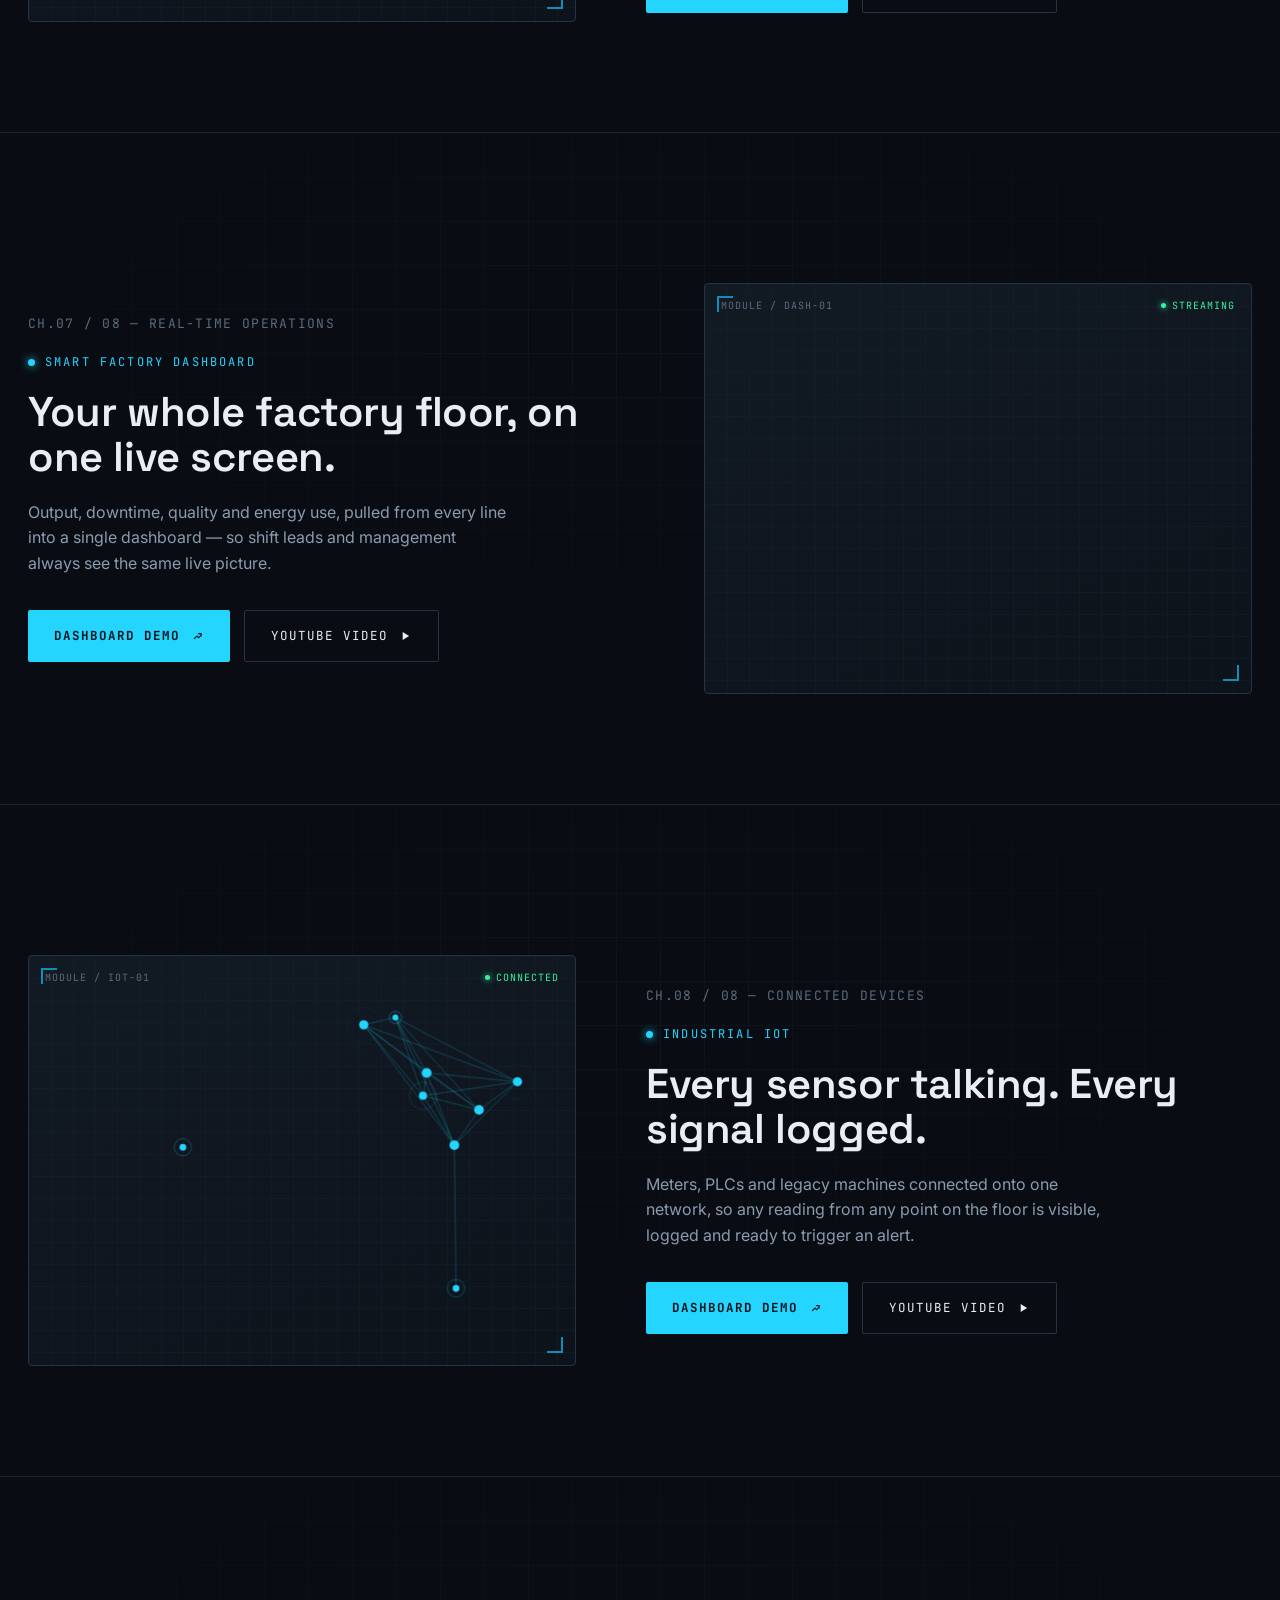
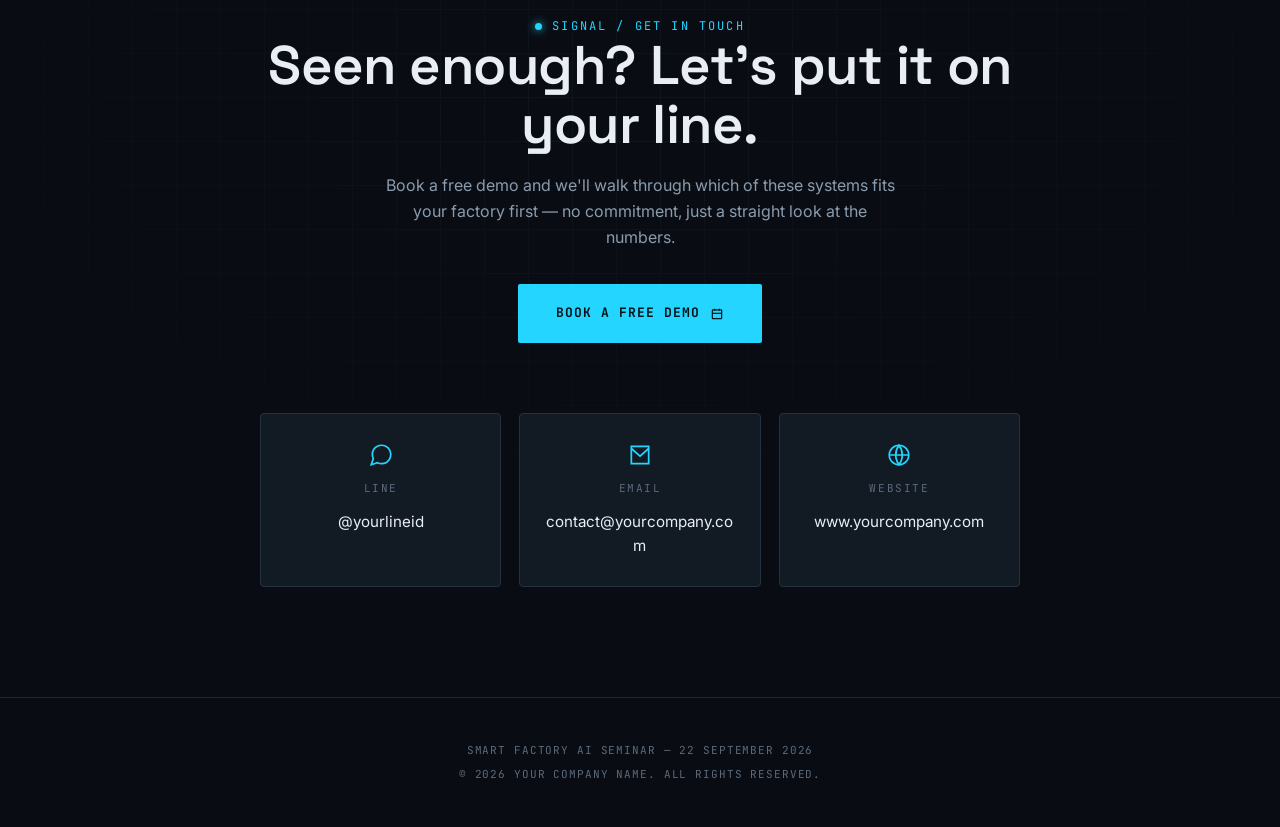
==== commit 37c4a0a1: "Increase max-width of layout shell to 1400px for improved responsiveness" ====
--- a/index.html
+++ b/index.html
@@ -403,7 +403,7 @@
    LAYOUT SHELL
    ============================================================ */
       .wrap {
-        max-width: 1180px;
+        max-width: 1400px;
         margin: 0 auto;
         padding: 0 28px;
       }
